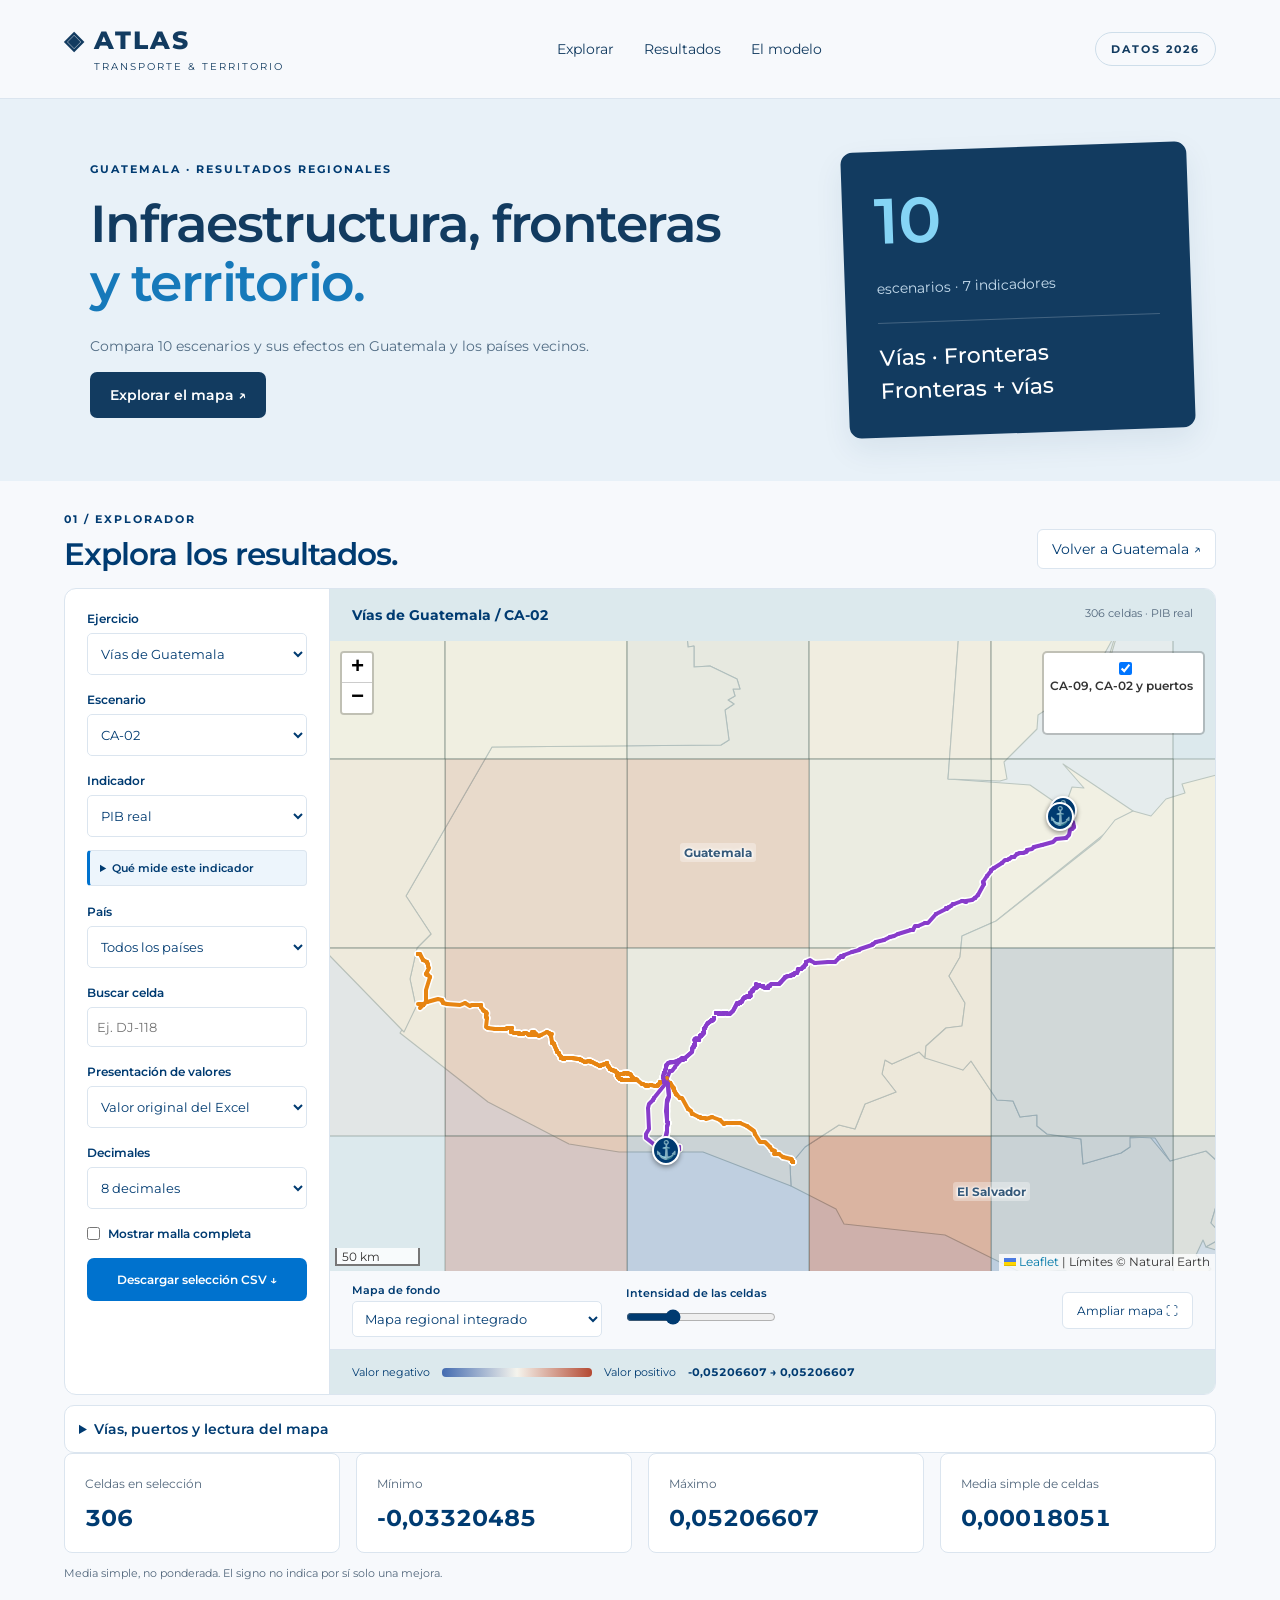
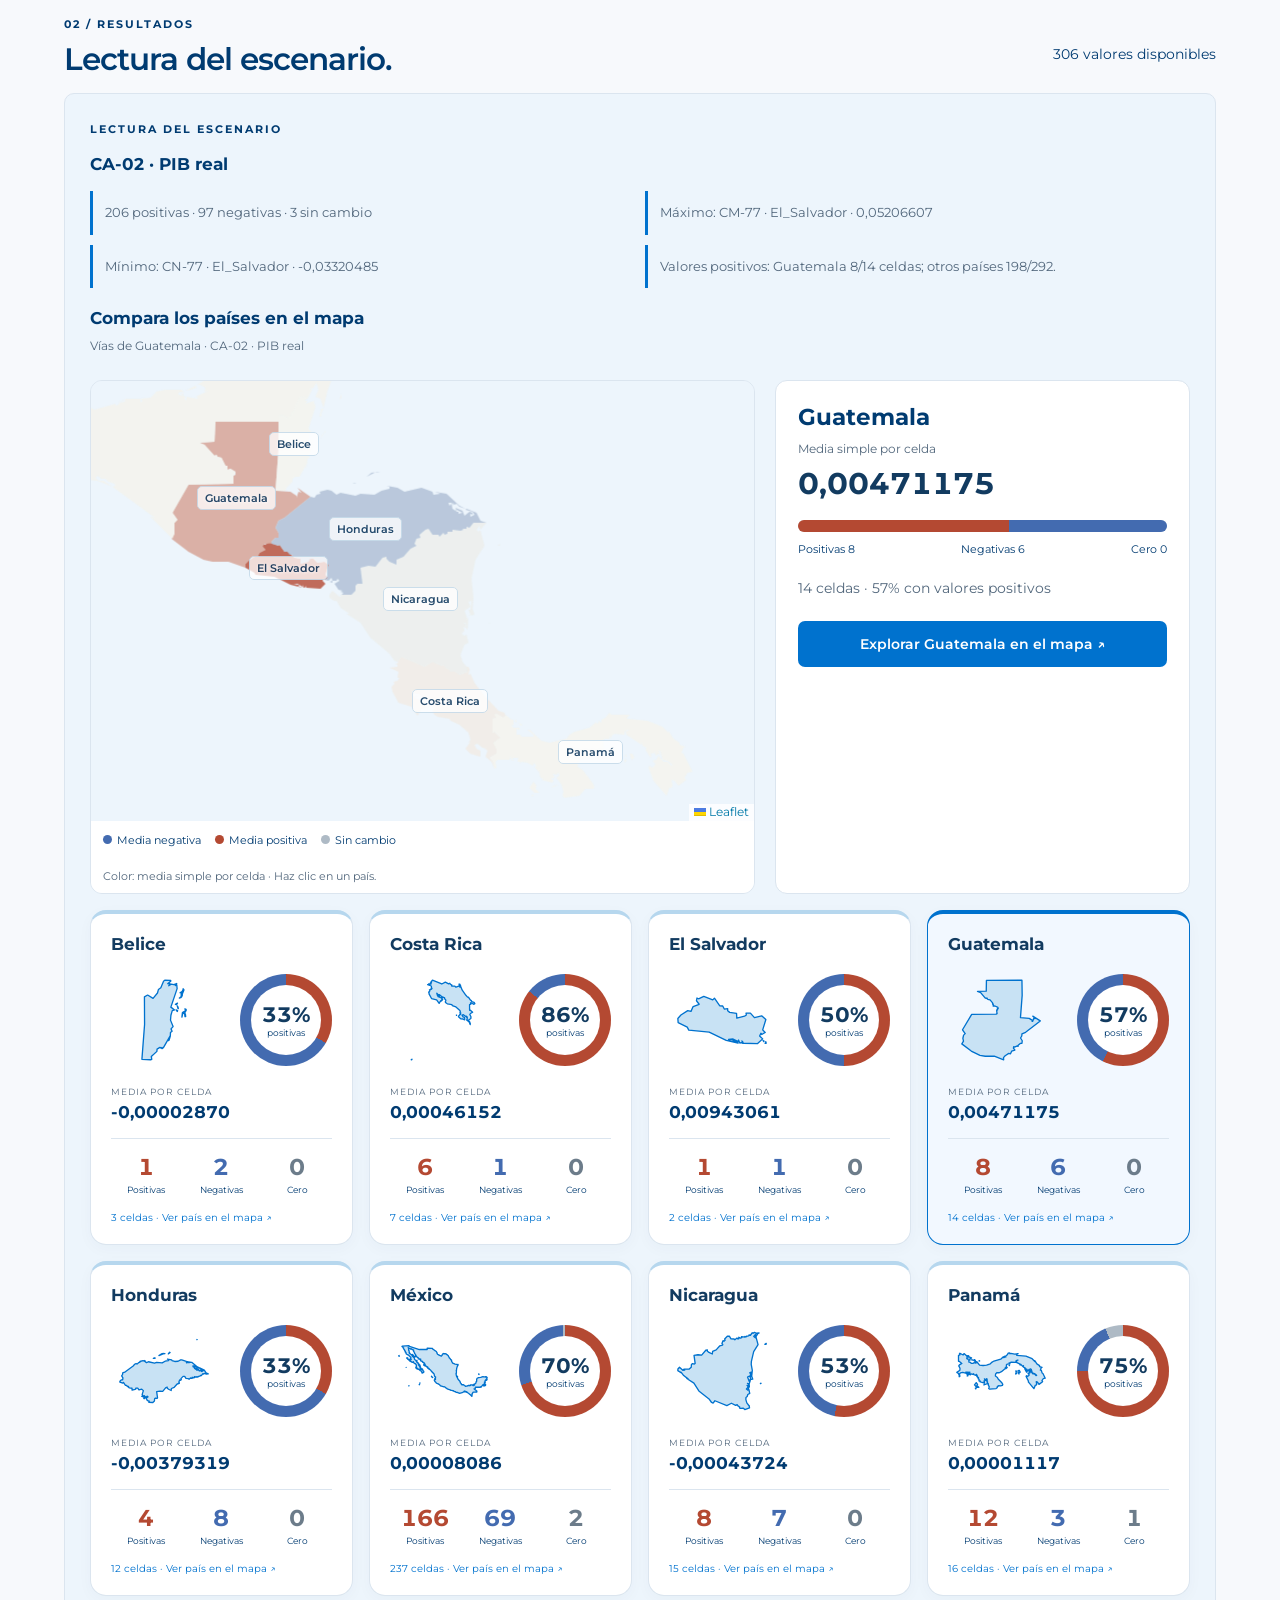
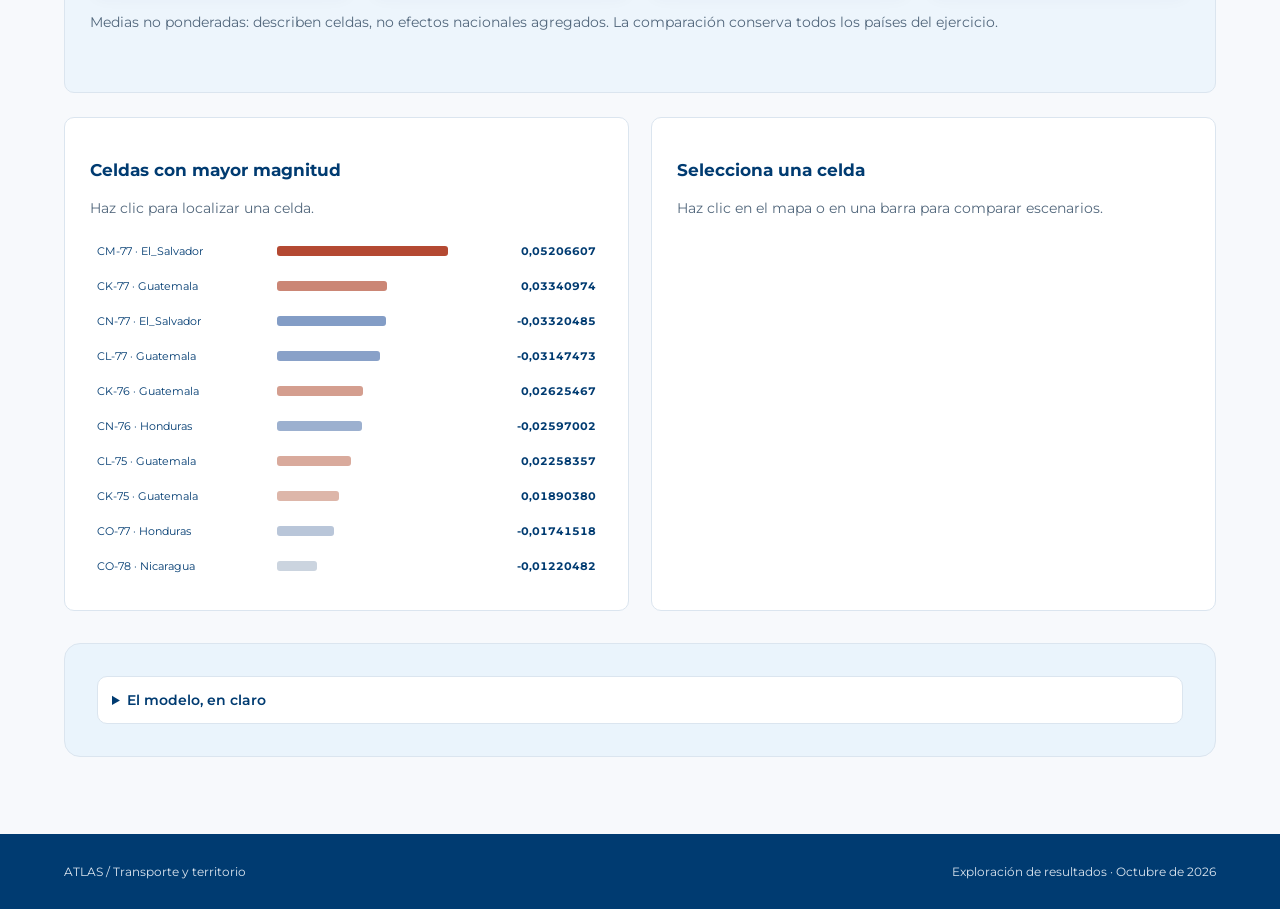
==== index.html @ 1cde8a2e "Add files via upload" ====
<!doctype html><html lang="es"><head><meta charset="utf-8"><meta name="viewport" content="width=device-width,initial-scale=1"><title>Guatemala · Transporte y territorio</title><link rel="stylesheet" href="leaflet.css"><link rel="stylesheet" href="style.css?v=20261008-modelovisual"></head><body>
<header><a class="brand" href="#">◈ ATLAS <small>TRANSPORTE & TERRITORIO</small></a><nav><a href="#explorar">Explorar</a><a href="#resultados">Resultados</a><a href="#modelo">El modelo</a></nav><span class="badge">DATOS 2026</span></header>
<section class="hero"><div><div class="eyebrow">GUATEMALA · RESULTADOS REGIONALES</div><h1>Infraestructura, fronteras<br><em>y territorio.</em></h1><p>Compara 10 escenarios y sus efectos en Guatemala y los países vecinos.</p><a class="button" href="#explorar">Explorar el mapa ↗</a></div><div class="hero-aside"><span>10</span><p>escenarios · 7 indicadores</p><b>Vías · Fronteras<br>Fronteras + vías</b></div></section>
<main><section id="explorar"><div class="section-head"><div><span class="eyebrow">01 / EXPLORADOR</span><h2>Explora los resultados.</h2></div><button id="reset">Volver a Guatemala ↗</button></div><div class="workspace"><aside><label>Ejercicio<select id="dataset"></select></label><label>Escenario<select id="scenario"></select></label><label>Indicador<select id="metric"></select></label><details class="indicator-guide"><summary>Qué mide este indicador</summary><b id="indicatorname"></b><p id="indicatorhelp"></p></details><label>País<select id="country"></select></label><label>Buscar celda<input id="search" placeholder="Ej. DJ-118"></label><label>Presentación de valores<select id="unit"><option value="1">Valor original del Excel</option><option value="100">×100: % si el original es proporción</option></select></label><label>Decimales<select id="decimals"><option value="6">6 decimales</option><option value="8" selected>8 decimales</option><option value="10">10 decimales</option></select></label><label class="check"><input type="checkbox" id="grid">Mostrar malla completa</label><button class="button" id="export">Descargar selección CSV ↓</button></aside><div class="map-shell"><div class="map-top"><b id="maptitle">Cargando datos…</b><span id="coverage"></span></div><div id="map"></div><div class="map-tools"><label>Mapa de fondo<select id="basemap"><option value="streets" selected>OpenStreetMap · ciudades y vías</option><option value="local">Mapa regional integrado</option><option value="satellite">Imagen satelital</option></select></label><label>Intensidad de las celdas<input id="opacity" type="range" min="15" max="85" value="35"></label><button id="fullscreen">Ampliar mapa ⛶</button></div><div class="legend"><span>Valor negativo</span><i></i><span>Valor positivo</span><b id="range"></b></div></div></div><details class="map-notes"><summary>Vías, puertos y lectura del mapa</summary><p class="fine"><span style="color:#883ccb">━━ CA-09</span> · <span style="color:#e78512">━━ CA-02</span> · ⚓ Puertos. CA-09 y CA-02 extraídas de la red OpenStreetMap de Guatemala por referencia, nombre y relaciones. Ubicaciones portuarias aproximadas; estas capas no delimitan la intervención. Aleja el mapa para explorar los resultados regionales.</p><p class="fine" id="geonote"></p></details><div class="stats"><article><span>Celdas en selección</span><strong id="n">—</strong></article><article><span>Mínimo</span><strong id="min">—</strong></article><article><span>Máximo</span><strong id="max">—</strong></article><article><span>Media simple de celdas</span><strong id="avg">—</strong></article></div><p class="fine">Media simple, no ponderada. El signo no indica por sí solo una mejora.</p></section>
<section id="resultados"><div class="section-head"><div><span class="eyebrow">02 / RESULTADOS</span><h2>Lectura del escenario.</h2></div><span id="count"></span></div><div class="card analysis-card"><span class="eyebrow">LECTURA DEL ESCENARIO</span><h3 id="analysistitle"></h3><div id="analysis"></div><section class="comparison-section" aria-label="Comparación regional"><div class="comparison-head"><div><h3>Compara los países en el mapa</h3><p id="countrycaption"></p></div></div><div class="comparison-layout"><div class="comparison-map-shell"><div id="countrymap" aria-label="Mapa de medias por celda por país"></div><div class="comparison-legend"><span><i style="background:#436bb0"></i>Media negativa</span><span><i style="background:#b44932"></i>Media positiva</span><span><i style="background:#aebac5"></i>Sin cambio</span></div><div class="countrymap-subtitle">Color: media simple por celda · Haz clic en un país.</div></div><article class="country-focus" id="countryfocus"></article></div><div id="countrycards" class="country-cards"></div><p class="fine">Medias no ponderadas: describen celdas, no efectos nacionales agregados. La comparación conserva todos los países del ejercicio.</p></section></div><div class="results"><div class="card"><h3>Celdas con mayor magnitud</h3><p>Haz clic para localizar una celda.</p><div id="bars"></div></div><div class="card detail"><h3 id="detailtitle">Selecciona una celda</h3><p id="detailtext">Haz clic en el mapa o en una barra para comparar escenarios.</p><div id="comparison"></div></div></div></section>
<section id="modelo" class="model-section"><details><summary>El modelo, en claro</summary><div class="model-visual-title"><span class="eyebrow">ASÍ FUNCIONA EL EJERCICIO</span><h2>Mejor conexión → respuestas económicas → efectos regionales</h2></div>
<div class="model-facts"><article><strong>306</strong><span>celdas regionales</span></article><article><strong>1° × 1°</strong><span>malla de referencia</span></article><article><strong>10</strong><span>escenarios</span></article><article><strong>7</strong><span>indicadores</span></article></div>
<div class="model-visual-flow"><article><div class="model-symbol">⇄</div><small>01 / INTERVENCIÓN</small><h3>Vías y fronteras</h3><p>CA-02 · CA-09 · Fricciones fronterizas</p></article><article><div class="model-symbol">◎</div><small>02 / CONECTIVIDAD</small><h3>Acceso a mercados</h3><p>Cambian los costos de conectar territorios.</p></article><article><div class="model-symbol">⚙</div><small>03 / RESPUESTA</small><h3>Hogares y empresas</h3><p>Se ajustan comercio, producción y localización.</p></article><article><div class="model-symbol">▦</div><small>04 / RESULTADOS</small><h3>Efectos por celda</h3><p>Distintos signos y magnitudes en la región.</p></article></div>
<div class="model-region-callout"><span>Guatemala</span><b>⇄</b><span>Países vecinos</span><p>Los efectos pueden transmitirse mediante mercados conectados.</p></div>
<h3 class="model-subheading">Tres ejercicios, diez escenarios</h3><div class="model-scenarios infographic-scenarios"><article><span class="scenario-number">3</span><h3>Vías</h3><div class="scenario-chips"><span>CA-02</span><span>CA-09</span><span>Ambas</span></div></article><article><span class="scenario-number">4</span><h3>Fronteras</h3><div class="scenario-chips"><span>Base</span><span>CA-02</span><span>CA-09</span><span>Ambas</span></div></article><article><span class="scenario-number">3</span><h3>Fronteras + vías</h3><div class="scenario-chips"><span>CA-02</span><span>CA-09</span><span>Ambas</span></div></article></div><p class="fine">“Base” es la etiqueta del ejercicio de fronteras. El ejercicio combinado no es una suma de resultados.</p>
<h3 class="model-subheading">Siete lentes para leer el territorio</h3><div class="model-lenses"><article><span>◈</span><b>PIB real</b><small>Producción real</small></article><article><span>♙</span><b>Población · l*</b><small>Distribución territorial</small></article><article><span>↗</span><b>Productividad · τ*</b><small>Productividad de la celda</small></article><article><span>♡</span><b>Bienestar · u*</b><small>Utilidad de residentes</small></article><article><span>$</span><b>Salarios · w</b><small>Resultado salarial</small></article><article><span>⇄</span><b>Comercio total</b><small>Comercio por celda</small></article><article><span>◎</span><b>Apertura comercial</b><small>Índice de apertura</small></article></div><p class="fine">* Etiquetas interpretadas; requieren validación. El archivo no precisa PIB total o por habitante ni la fórmula de apertura.</p>
<div class="model-key"><article><div class="key-signs"><span>−</span><span>+</span></div><b>Dirección del resultado</b><p>Positivo no siempre significa mejora.</p></article><article><div class="key-ring"></div><b>Proporción de celdas</b><p>El círculo muestra signos, no ganancias económicas.</p></article><article><strong>x̄</strong><b>Media por celda</b><p>Sin ponderación: no es un efecto nacional agregado.</p></article><article><strong>×100</strong><b>Escala opcional</b><p>Expresa % solo si el original es una proporción.</p></article></div><p class="fine">Las vías y los puertos ubican el ejercicio; no delimitan las intervenciones. Este esquema explica el mecanismo conceptual, no sustituye las ecuaciones del modelo.</p></details></section></main><footer>ATLAS / Transporte y territorio <span>Exploración de resultados · Octubre de 2026</span></footer><script src="leaflet.js"></script><script src="app.js?v=20261008-modelovisual"></script></body></html>
---- leaflet.css ----
/* required styles */

.leaflet-pane,
.leaflet-tile,
.leaflet-marker-icon,
.leaflet-marker-shadow,
.leaflet-tile-container,
.leaflet-pane > svg,
.leaflet-pane > canvas,
.leaflet-zoom-box,
.leaflet-image-layer,
.leaflet-layer {
	position: absolute;
	left: 0;
	top: 0;
	}
.leaflet-container {
	overflow: hidden;
	}
.leaflet-tile,
.leaflet-marker-icon,
.leaflet-marker-shadow {
	-webkit-user-select: none;
	   -moz-user-select: none;
	        user-select: none;
	  -webkit-user-drag: none;
	}
/* Prevents IE11 from highlighting tiles in blue */
.leaflet-tile::selection {
	background: transparent;
}
/* Safari renders non-retina tile on retina better with this, but Chrome is worse */
.leaflet-safari .leaflet-tile {
	image-rendering: -webkit-optimize-contrast;
	}
/* hack that prevents hw layers "stretching" when loading new tiles */
.leaflet-safari .leaflet-tile-container {
	width: 1600px;
	height: 1600px;
	-webkit-transform-origin: 0 0;
	}
.leaflet-marker-icon,
.leaflet-marker-shadow {
	display: block;
	}
/* .leaflet-container svg: reset svg max-width decleration shipped in Joomla! (joomla.org) 3.x */
/* .leaflet-container img: map is broken in FF if you have max-width: 100% on tiles */
.leaflet-container .leaflet-overlay-pane svg {
	max-width: none !important;
	max-height: none !important;
	}
.leaflet-container .leaflet-marker-pane img,
.leaflet-container .leaflet-shadow-pane img,
.leaflet-container .leaflet-tile-pane img,
.leaflet-container img.leaflet-image-layer,
.leaflet-container .leaflet-tile {
	max-width: none !important;
	max-height: none !important;
	width: auto;
	padding: 0;
	}

.leaflet-container img.leaflet-tile {
	/* See: https://bugs.chromium.org/p/chromium/issues/detail?id=600120 */
	mix-blend-mode: plus-lighter;
}

.leaflet-container.leaflet-touch-zoom {
	-ms-touch-action: pan-x pan-y;
	touch-action: pan-x pan-y;
	}
.leaflet-container.leaflet-touch-drag {
	-ms-touch-action: pinch-zoom;
	/* Fallback for FF which doesn't support pinch-zoom */
	touch-action: none;
	touch-action: pinch-zoom;
}
.leaflet-container.leaflet-touch-drag.leaflet-touch-zoom {
	-ms-touch-action: none;
	touch-action: none;
}
.leaflet-container {
	-webkit-tap-highlight-color: transparent;
}
.leaflet-container a {
	-webkit-tap-highlight-color: rgba(51, 181, 229, 0.4);
}
.leaflet-tile {
	filter: inherit;
	visibility: hidden;
	}
.leaflet-tile-loaded {
	visibility: inherit;
	}
.leaflet-zoom-box {
	width: 0;
	height: 0;
	-moz-box-sizing: border-box;
	     box-sizing: border-box;
	z-index: 800;
	}
/* workaround for https://bugzilla.mozilla.org/show_bug.cgi?id=888319 */
.leaflet-overlay-pane svg {
	-moz-user-select: none;
	}

.leaflet-pane         { z-index: 400; }

.leaflet-tile-pane    { z-index: 200; }
.leaflet-overlay-pane { z-index: 400; }
.leaflet-shadow-pane  { z-index: 500; }
.leaflet-marker-pane  { z-index: 600; }
.leaflet-tooltip-pane   { z-index: 650; }
.leaflet-popup-pane   { z-index: 700; }

.leaflet-map-pane canvas { z-index: 100; }
.leaflet-map-pane svg    { z-index: 200; }

.leaflet-vml-shape {
	width: 1px;
	height: 1px;
	}
.lvml {
	behavior: url(#default#VML);
	display: inline-block;
	position: absolute;
	}


/* control positioning */

.leaflet-control {
	position: relative;
	z-index: 800;
	pointer-events: visiblePainted; /* IE 9-10 doesn't have auto */
	pointer-events: auto;
	}
.leaflet-top,
.leaflet-bottom {
	position: absolute;
	z-index: 1000;
	pointer-events: none;
	}
.leaflet-top {
	top: 0;
	}
.leaflet-right {
	right: 0;
	}
.leaflet-bottom {
	bottom: 0;
	}
.leaflet-left {
	left: 0;
	}
.leaflet-control {
	float: left;
	clear: both;
	}
.leaflet-right .leaflet-control {
	float: right;
	}
.leaflet-top .leaflet-control {
	margin-top: 10px;
	}
.leaflet-bottom .leaflet-control {
	margin-bottom: 10px;
	}
.leaflet-left .leaflet-control {
	margin-left: 10px;
	}
.leaflet-right .leaflet-control {
	margin-right: 10px;
	}


/* zoom and fade animations */

.leaflet-fade-anim .leaflet-popup {
	opacity: 0;
	-webkit-transition: opacity 0.2s linear;
	   -moz-transition: opacity 0.2s linear;
	        transition: opacity 0.2s linear;
	}
.leaflet-fade-anim .leaflet-map-pane .leaflet-popup {
	opacity: 1;
	}
.leaflet-zoom-animated {
	-webkit-transform-origin: 0 0;
	    -ms-transform-origin: 0 0;
	        transform-origin: 0 0;
	}
svg.leaflet-zoom-animated {
	will-change: transform;
}

.leaflet-zoom-anim .leaflet-zoom-animated {
	-webkit-transition: -webkit-transform 0.25s cubic-bezier(0,0,0.25,1);
	   -moz-transition:    -moz-transform 0.25s cubic-bezier(0,0,0.25,1);
	        transition:         transform 0.25s cubic-bezier(0,0,0.25,1);
	}
.leaflet-zoom-anim .leaflet-tile,
.leaflet-pan-anim .leaflet-tile {
	-webkit-transition: none;
	   -moz-transition: none;
	        transition: none;
	}

.leaflet-zoom-anim .leaflet-zoom-hide {
	visibility: hidden;
	}


/* cursors */

.leaflet-interactive {
	cursor: pointer;
	}
.leaflet-grab {
	cursor: -webkit-grab;
	cursor:    -moz-grab;
	cursor:         grab;
	}
.leaflet-crosshair,
.leaflet-crosshair .leaflet-interactive {
	cursor: crosshair;
	}
.leaflet-popup-pane,
.leaflet-control {
	cursor: auto;
	}
.leaflet-dragging .leaflet-grab,
.leaflet-dragging .leaflet-grab .leaflet-interactive,
.leaflet-dragging .leaflet-marker-draggable {
	cursor: move;
	cursor: -webkit-grabbing;
	cursor:    -moz-grabbing;
	cursor:         grabbing;
	}

/* marker & overlays interactivity */
.leaflet-marker-icon,
.leaflet-marker-shadow,
.leaflet-image-layer,
.leaflet-pane > svg path,
.leaflet-tile-container {
	pointer-events: none;
	}

.leaflet-marker-icon.leaflet-interactive,
.leaflet-image-layer.leaflet-interactive,
.leaflet-pane > svg path.leaflet-interactive,
svg.leaflet-image-layer.leaflet-interactive path {
	pointer-events: visiblePainted; /* IE 9-10 doesn't have auto */
	pointer-events: auto;
	}

/* visual tweaks */

.leaflet-container {
	background: #ddd;
	outline-offset: 1px;
	}
.leaflet-container a {
	color: #0078A8;
	}
.leaflet-zoom-box {
	border: 2px dotted #38f;
	background: rgba(255,255,255,0.5);
	}


/* general typography */
.leaflet-container {
	font-family: "Helvetica Neue", Arial, Helvetica, sans-serif;
	font-size: 12px;
	font-size: 0.75rem;
	line-height: 1.5;
	}


/* general toolbar styles */

.leaflet-bar {
	box-shadow: 0 1px 5px rgba(0,0,0,0.65);
	border-radius: 4px;
	}
.leaflet-bar a {
	background-color: #fff;
	border-bottom: 1px solid #ccc;
	width: 26px;
	height: 26px;
	line-height: 26px;
	display: block;
	text-align: center;
	text-decoration: none;
	color: black;
	}
.leaflet-bar a,
.leaflet-control-layers-toggle {
	background-position: 50% 50%;
	background-repeat: no-repeat;
	display: block;
	}
.leaflet-bar a:hover,
.leaflet-bar a:focus {
	background-color: #f4f4f4;
	}
.leaflet-bar a:first-child {
	border-top-left-radius: 4px;
	border-top-right-radius: 4px;
	}
.leaflet-bar a:last-child {
	border-bottom-left-radius: 4px;
	border-bottom-right-radius: 4px;
	border-bottom: none;
	}
.leaflet-bar a.leaflet-disabled {
	cursor: default;
	background-color: #f4f4f4;
	color: #bbb;
	}

.leaflet-touch .leaflet-bar a {
	width: 30px;
	height: 30px;
	line-height: 30px;
	}
.leaflet-touch .leaflet-bar a:first-child {
	border-top-left-radius: 2px;
	border-top-right-radius: 2px;
	}
.leaflet-touch .leaflet-bar a:last-child {
	border-bottom-left-radius: 2px;
	border-bottom-right-radius: 2px;
	}

/* zoom control */

.leaflet-control-zoom-in,
.leaflet-control-zoom-out {
	font: bold 18px 'Lucida Console', Monaco, monospace;
	text-indent: 1px;
	}

.leaflet-touch .leaflet-control-zoom-in, .leaflet-touch .leaflet-control-zoom-out  {
	font-size: 22px;
	}


/* layers control */

.leaflet-control-layers {
	box-shadow: 0 1px 5px rgba(0,0,0,0.4);
	background: #fff;
	border-radius: 5px;
	}
.leaflet-control-layers-toggle {
	background-image: url(images/layers.png);
	width: 36px;
	height: 36px;
	}
.leaflet-retina .leaflet-control-layers-toggle {
	background-image: url(images/layers-2x.png);
	background-size: 26px 26px;
	}
.leaflet-touch .leaflet-control-layers-toggle {
	width: 44px;
	height: 44px;
	}
.leaflet-control-layers .leaflet-control-layers-list,
.leaflet-control-layers-expanded .leaflet-control-layers-toggle {
	display: none;
	}
.leaflet-control-layers-expanded .leaflet-control-layers-list {
	display: block;
	position: relative;
	}
.leaflet-control-layers-expanded {
	padding: 6px 10px 6px 6px;
	color: #333;
	background: #fff;
	}
.leaflet-control-layers-scrollbar {
	overflow-y: scroll;
	overflow-x: hidden;
	padding-right: 5px;
	}
.leaflet-control-layers-selector {
	margin-top: 2px;
	position: relative;
	top: 1px;
	}
.leaflet-control-layers label {
	display: block;
	font-size: 13px;
	font-size: 1.08333em;
	}
.leaflet-control-layers-separator {
	height: 0;
	border-top: 1px solid #ddd;
	margin: 5px -10px 5px -6px;
	}

/* Default icon URLs */
.leaflet-default-icon-path { /* used only in path-guessing heuristic, see L.Icon.Default */
	background-image: url(images/marker-icon.png);
	}


/* attribution and scale controls */

.leaflet-container .leaflet-control-attribution {
	background: #fff;
	background: rgba(255, 255, 255, 0.8);
	margin: 0;
	}
.leaflet-control-attribution,
.leaflet-control-scale-line {
	padding: 0 5px;
	color: #333;
	line-height: 1.4;
	}
.leaflet-control-attribution a {
	text-decoration: none;
	}
.leaflet-control-attribution a:hover,
.leaflet-control-attribution a:focus {
	text-decoration: underline;
	}
.leaflet-attribution-flag {
	display: inline !important;
	vertical-align: baseline !important;
	width: 1em;
	height: 0.6669em;
	}
.leaflet-left .leaflet-control-scale {
	margin-left: 5px;
	}
.leaflet-bottom .leaflet-control-scale {
	margin-bottom: 5px;
	}
.leaflet-control-scale-line {
	border: 2px solid #777;
	border-top: none;
	line-height: 1.1;
	padding: 2px 5px 1px;
	white-space: nowrap;
	-moz-box-sizing: border-box;
	     box-sizing: border-box;
	background: rgba(255, 255, 255, 0.8);
	text-shadow: 1px 1px #fff;
	}
.leaflet-control-scale-line:not(:first-child) {
	border-top: 2px solid #777;
	border-bottom: none;
	margin-top: -2px;
	}
.leaflet-control-scale-line:not(:first-child):not(:last-child) {
	border-bottom: 2px solid #777;
	}

.leaflet-touch .leaflet-control-attribution,
.leaflet-touch .leaflet-control-layers,
.leaflet-touch .leaflet-bar {
	box-shadow: none;
	}
.leaflet-touch .leaflet-control-layers,
.leaflet-touch .leaflet-bar {
	border: 2px solid rgba(0,0,0,0.2);
	background-clip: padding-box;
	}


/* popup */

.leaflet-popup {
	position: absolute;
	text-align: center;
	margin-bottom: 20px;
	}
.leaflet-popup-content-wrapper {
	padding: 1px;
	text-align: left;
	border-radius: 12px;
	}
.leaflet-popup-content {
	margin: 13px 24px 13px 20px;
	line-height: 1.3;
	font-size: 13px;
	font-size: 1.08333em;
	min-height: 1px;
	}
.leaflet-popup-content p {
	margin: 17px 0;
	margin: 1.3em 0;
	}
.leaflet-popup-tip-container {
	width: 40px;
	height: 20px;
	position: absolute;
	left: 50%;
	margin-top: -1px;
	margin-left: -20px;
	overflow: hidden;
	pointer-events: none;
	}
.leaflet-popup-tip {
	width: 17px;
	height: 17px;
	padding: 1px;

	margin: -10px auto 0;
	pointer-events: auto;

	-webkit-transform: rotate(45deg);
	   -moz-transform: rotate(45deg);
	    -ms-transform: rotate(45deg);
	        transform: rotate(45deg);
	}
.leaflet-popup-content-wrapper,
.leaflet-popup-tip {
	background: white;
	color: #333;
	box-shadow: 0 3px 14px rgba(0,0,0,0.4);
	}
.leaflet-container a.leaflet-popup-close-button {
	position: absolute;
	top: 0;
	right: 0;
	border: none;
	text-align: center;
	width: 24px;
	height: 24px;
	font: 16px/24px Tahoma, Verdana, sans-serif;
	color: #757575;
	text-decoration: none;
	background: transparent;
	}
.leaflet-container a.leaflet-popup-close-button:hover,
.leaflet-container a.leaflet-popup-close-button:focus {
	color: #585858;
	}
.leaflet-popup-scrolled {
	overflow: auto;
	}

.leaflet-oldie .leaflet-popup-content-wrapper {
	-ms-zoom: 1;
	}
.leaflet-oldie .leaflet-popup-tip {
	width: 24px;
	margin: 0 auto;

	-ms-filter: "progid:DXImageTransform.Microsoft.Matrix(M11=0.70710678, M12=0.70710678, M21=-0.70710678, M22=0.70710678)";
	filter: progid:DXImageTransform.Microsoft.Matrix(M11=0.70710678, M12=0.70710678, M21=-0.70710678, M22=0.70710678);
	}

.leaflet-oldie .leaflet-control-zoom,
.leaflet-oldie .leaflet-control-layers,
.leaflet-oldie .leaflet-popup-content-wrapper,
.leaflet-oldie .leaflet-popup-tip {
	border: 1px solid #999;
	}


/* div icon */

.leaflet-div-icon {
	background: #fff;
	border: 1px solid #666;
	}


/* Tooltip */
/* Base styles for the element that has a tooltip */
.leaflet-tooltip {
	position: absolute;
	padding: 6px;
	background-color: #fff;
	border: 1px solid #fff;
	border-radius: 3px;
	color: #222;
	white-space: nowrap;
	-webkit-user-select: none;
	-moz-user-select: none;
	-ms-user-select: none;
	user-select: none;
	pointer-events: none;
	box-shadow: 0 1px 3px rgba(0,0,0,0.4);
	}
.leaflet-tooltip.leaflet-interactive {
	cursor: pointer;
	pointer-events: auto;
	}
.leaflet-tooltip-top:before,
.leaflet-tooltip-bottom:before,
.leaflet-tooltip-left:before,
.leaflet-tooltip-right:before {
	position: absolute;
	pointer-events: none;
	border: 6px solid transparent;
	background: transparent;
	content: "";
	}

/* Directions */

.leaflet-tooltip-bottom {
	margin-top: 6px;
}
.leaflet-tooltip-top {
	margin-top: -6px;
}
.leaflet-tooltip-bottom:before,
.leaflet-tooltip-top:before {
	left: 50%;
	margin-left: -6px;
	}
.leaflet-tooltip-top:before {
	bottom: 0;
	margin-bottom: -12px;
	border-top-color: #fff;
	}
.leaflet-tooltip-bottom:before {
	top: 0;
	margin-top: -12px;
	margin-left: -6px;
	border-bottom-color: #fff;
	}
.leaflet-tooltip-left {
	margin-left: -6px;
}
.leaflet-tooltip-right {
	margin-left: 6px;
}
.leaflet-tooltip-left:before,
.leaflet-tooltip-right:before {
	top: 50%;
	margin-top: -6px;
	}
.leaflet-tooltip-left:before {
	right: 0;
	margin-right: -12px;
	border-left-color: #fff;
	}
.leaflet-tooltip-right:before {
	left: 0;
	margin-left: -12px;
	border-right-color: #fff;
	}

/* Printing */

@media print {
	/* Prevent printers from removing background-images of controls. */
	.leaflet-control {
		-webkit-print-color-adjust: exact;
		print-color-adjust: exact;
		}
	}
---- style.css ----
@import url('https://fonts.googleapis.com/css2?family=Montserrat:wght@400;500;600;700;800&display=swap');

:root{--ink:#003b71;--muted:#52677c;--cream:#f7f9fc;--line:#dbe5ef;--accent:#71c5e8}*{box-sizing:border-box}html{scroll-behavior:smooth;scroll-padding-top:25px}body{margin:0;background:var(--cream);color:var(--ink);font:14px 'Montserrat',sans-serif}header{display:flex;align-items:center;justify-content:space-between;padding:25px 5%;border-bottom:1px solid var(--line)}a{color:inherit;text-decoration:none}.brand{font:800 25px Montserrat,sans-serif;letter-spacing:2px}.brand small{display:block;font:10px 'Montserrat';letter-spacing:2px;padding:5px 0 0 30px}nav{display:flex;gap:30px}.badge,.eyebrow{font-size:11px;letter-spacing:2px;font-weight:700}.badge{border:1px solid var(--line);padding:9px 15px;border-radius:30px}.hero{padding:65px 7%;display:grid;grid-template-columns:2fr 1fr;gap:90px;background:#eaf4fc}.hero h1{font:600 clamp(35px,4.5vw,66px)/1.1 Montserrat,sans-serif;letter-spacing:-3px;margin:22px 0}.hero em{font-style:normal;color:#0072ce}.hero p{font-size:16px;line-height:1.7;max-width:530px;color:var(--muted)}.button{display:inline-block;background:var(--ink);color:white;border:0;border-radius:7px;padding:14px 20px;cursor:pointer;font-weight:600}.hero-aside{background:var(--ink);color:white;border-radius:10px;padding:27px 34px;transform:rotate(-2deg)}.hero-aside span{font:600 70px Montserrat;color:var(--accent)}.hero-aside p{font-size:13px;color:#bbc9c2}.hero-aside b{font:500 23px Montserrat}.hero-aside hr{border:0;border-top:1px solid #52706a;margin:25px 0}main{max-width:1500px;margin:auto;padding:45px 5%}section{margin-bottom:60px}h2{font:600 clamp(23px,2.4vw,34px) Montserrat;letter-spacing:-1px;margin:12px 0 24px}h3{font:700 17px Montserrat}.section-head{display:flex;justify-content:space-between;align-items:center;gap:15px}button{font:inherit;color:var(--ink);border:1px solid #dbe5ef;background:white;border-radius:6px;padding:10px 14px;cursor:pointer}button:hover{filter:brightness(.95)}.workspace{display:grid;grid-template-columns:265px 1fr;border:1px solid var(--line);border-radius:12px;overflow:hidden;background:white}aside{padding:22px;border-right:1px solid var(--line)}label{display:block;font-size:12px;font-weight:600;margin-bottom:17px}select,input{display:block;width:100%;padding:11px 9px;margin-top:7px;border:1px solid var(--line);border-radius:5px;color:var(--ink);background:#ffffff;font:13px 'Montserrat'}.check{display:flex;gap:8px;align-items:center}.check input{width:auto;margin:0}aside .button{width:100%;font-size:12px}.fine{color:var(--muted);font-size:12px;line-height:1.65}.map-top{padding:17px 22px;display:flex;justify-content:space-between;gap:10px}.map-top span{font-size:11px;color:var(--muted)}#map{height:560px;background:#edf5fc}.legend{display:flex;align-items:center;gap:12px;padding:15px 22px;font-size:11px}.legend i{width:150px;height:9px;background:linear-gradient(90deg,#436bb0,#f5f4ed,#b44932);border-radius:4px}.stats{display:grid;grid-template-columns:repeat(4,1fr);gap:16px}.stats article{background:white;border:1px solid var(--line);border-radius:8px;padding:20px}.stats span{color:var(--muted);font-size:12px}.stats strong{display:block;font:700 27px Montserrat;margin-top:12px}.results{display:grid;grid-template-columns:1fr 1fr;gap:22px}.card{background:white;border:1px solid var(--line);border-radius:10px;padding:25px}.card p,.intro,.notice p{color:var(--muted);line-height:1.7}.barrow{display:grid;grid-template-columns:80px 1fr 100px;align-items:center;gap:8px;margin:12px 0;font-size:12px}.bar{height:10px;border-radius:3px}.barrow b{text-align:right;font-size:11px}.table-wrap{max-height:400px;overflow:auto;margin:22px 0;background:white;border:1px solid var(--line);border-radius:8px}table{border-collapse:collapse;width:100%}th,td{padding:13px 20px;text-align:left;border-bottom:1px solid var(--line);font-size:12px}th{position:sticky;top:0;background:#eaf4fc}tbody tr{cursor:pointer}tbody tr:hover{background:#edf5fc}.methods{display:grid;grid-template-columns:repeat(3,1fr);gap:20px}.methods b{display:inline-block;font:600 35px Montserrat;color:#0072ce}.notice{padding:20px 26px;background:#eaf4fc;border-left:3px solid #0072ce;margin:25px 0}.download{display:inline-block;padding:12px 16px;border:1px solid var(--line);border-radius:6px;background:white;margin:5px;font-size:12px}footer{padding:30px 5%;background:var(--ink);color:#dbe5ef;font-size:12px;display:flex;justify-content:space-between}.leaflet-popup-content{font-family:'Montserrat',sans-serif;line-height:1.8}.comp{display:flex;justify-content:space-between;padding:13px 0;border-bottom:1px solid var(--line)}@media(max-width:800px){nav{gap:12px;font-size:12px}.badge{display:none}.hero{grid-template-columns:1fr;padding:35px 6%;gap:25px}.hero h1{letter-spacing:-1px}.hero-aside{display:none}.workspace{grid-template-columns:1fr}aside{display:grid;grid-template-columns:1fr 1fr;gap:10px;border-right:0}aside label{margin-bottom:5px}aside .fine{grid-column:1/-1}#map{height:450px}.stats{grid-template-columns:1fr 1fr}.stats strong{font-size:23px}.results,.methods{grid-template-columns:1fr}.map-top{flex-direction:column}.legend{flex-wrap:wrap}.section-head{align-items:flex-start}.section-head button{font-size:11px}footer{gap:20px}.brand{font-size:20px}.brand small{font-size:8px}}

.indicator-guide{background:#edf5fc;border-left:3px solid #0072ce;padding:12px;margin:-4px 0 18px;border-radius:4px}.indicator-guide b{font-size:14px}.indicator-guide p{font-size:12px;line-height:1.6;margin:7px 0;color:#52677c}.indicator-guide small{font-size:10px;overflow-wrap:anywhere;color:#52677c}.map-tools{display:flex;align-items:center;gap:24px;padding:12px 22px;background:#f7f9fc;border-bottom:1px solid var(--line)}.map-tools label{margin:0;min-width:150px;font-size:11px}.map-tools select{margin-top:4px;padding:8px}.map-tools input{padding:0;margin:8px 0;accent-color:#003b71}.map-tools button{margin-left:auto;white-space:nowrap;font-size:12px}.country-label{text-align:center;color:#365a7a;font-weight:700;font-size:12px;white-space:nowrap;text-shadow:0 1px 3px white,1px 0 3px white,-1px 0 3px white;background:none;border:0}.country-label span{padding:2px 4px;background:#ffffff55;border-radius:3px}.expanded-map{position:fixed;inset:15px;z-index:9999;background:white;border-radius:12px;box-shadow:0 0 0 40px #003b71aa;display:flex;flex-direction:column}.expanded-map #map{flex:1;height:auto;min-height:0}.expanded-map .map-top{flex-shrink:0}.map-shell{background:#dce9ed}#map{height:630px;background:#dce9ed}.leaflet-container{background:#dce9ed}@media(max-width:800px){.map-tools{gap:10px;flex-wrap:wrap}.map-tools label{min-width:110px;flex:1}#map{height:480px}.expanded-map #map{height:auto}}

.stats strong,.barrow b,td,.comp b,.legend b{font-variant-numeric:tabular-nums lining-nums}.barrow{grid-template-columns:minmax(145px,1fr) minmax(45px,1fr) 140px;cursor:pointer;padding:9px 7px;border-radius:5px;margin:3px 0}.barrow:hover,.barrow:focus-visible{background:#edf5fc;outline:2px solid #71c5e8}.barrow span{font-size:11px}.barrow b{font-size:11px}td:nth-child(n+3),th:nth-child(n+3){text-align:right}#countrytable td:nth-child(n+2){text-align:right}.comp b{text-align:right;white-space:nowrap}.analysis-card{margin-bottom:24px;background:#edf5fc}.analysis-card p{font-size:14px;line-height:1.8}.analysis-card .table-wrap{margin-bottom:0}.stats strong{font-size:clamp(16px,1.75vw,25px);overflow-wrap:anywhere}@media(max-width:600px){.barrow{grid-template-columns:120px 1fr 112px;gap:5px}.barrow b{font-size:10px}}

.route-label b{display:inline-block;color:white;padding:4px 8px;border-radius:4px;box-shadow:0 1px 5px #0005;font-size:12px;white-space:nowrap}.port-marker span{display:block;background:#003b71;color:white;border:2px solid white;border-radius:50%;text-align:center;font-size:18px;line-height:25px;box-shadow:0 2px 5px #0006}.leaflet-control-layers{font-size:11px;max-width:250px}
/* Quiet cartographic backdrop; result and infrastructure panes remain full color. */
.leaflet-tile-pane{filter:grayscale(1) saturate(0) brightness(.94) contrast(.72);opacity:.72}

.model-section{padding:32px;background:#eaf4fc;border:1px solid #dbe5ef;border-radius:16px}.model-layout{display:grid;grid-template-columns:1.2fr 1fr;gap:24px;margin:28px 0}.model-flow{padding:30px;background:#003b71;color:#fff;border-radius:12px}.model-flow ol{list-style:none;margin:25px 0;padding:0}.model-flow li{display:flex;gap:18px;position:relative;padding-bottom:28px}.model-flow li:not(:last-child):before{content:'';position:absolute;top:40px;bottom:3px;left:20px;width:1px;background:#6687a6}.model-flow li>span{flex:none;width:41px;height:41px;display:flex;align-items:center;justify-content:center;border-radius:50%;background:#71c5e8;color:#003b71;font-weight:700}.model-flow h3{margin:7px 0 10px}.model-flow p{margin:0;line-height:1.7;color:#dbe5ef;font-size:14px}.model-network{padding:15px;border-top:1px solid #52677c;color:#71c5e8;font-size:12px}.model-side{display:grid;gap:18px}.model-input{border-bottom:1px solid #e7eff7;padding:12px 0}.model-input:last-child{border:0}.model-input p{margin:6px 0;font-size:13px}.model-output{background:#f7f9fc}.metric-pills{display:flex;flex-wrap:wrap;gap:8px}.metric-pills span{padding:8px 12px;border:1px solid #cde5f7;border-radius:22px;background:white;font-size:12px}.model-reading{display:grid;grid-template-columns:repeat(4,1fr);gap:18px}.model-reading article{padding:18px;background:#ffffffa0;border-radius:8px}.model-reading b{font-size:11px;color:#0072ce}.model-reading p{font-size:13px;color:#52677c;line-height:1.7}.model-insight{margin-top:25px;border-left:3px solid #0072ce;padding:15px 22px;background:#f7f9fc}.model-insight p{line-height:1.8;margin-bottom:0;color:#52677c}@media(max-width:850px){.model-section{padding:22px 15px}.model-layout{grid-template-columns:1fr}.model-reading{grid-template-columns:1fr 1fr}.model-flow{padding:22px}header nav{flex-wrap:wrap}.model-section .section-head{flex-direction:column}}@media(max-width:500px){.model-reading{grid-template-columns:1fr}}

/* Compact blue identity */
.hero{background:#eaf4fc;padding:32px 7%;gap:40px;margin-bottom:0}.hero h1{font-size:clamp(28px,3.4vw,46px);letter-spacing:-1.5px;margin:12px 0}.hero em{color:#0072ce}.hero p{font-size:14px;line-height:1.5}.hero-aside{transform:none;padding:22px 28px}.hero-aside span{font-size:48px}.hero-aside p{color:#e1f3ff}.hero-aside b{font-size:18px}main{padding-top:28px}section{margin-bottom:32px}h2{margin:8px 0 15px}.button{background:#0072ce}.stats strong{font-size:clamp(15px,1.8vw,23px)}details{border:1px solid var(--line);border-radius:10px;padding:14px;background:white}summary{cursor:pointer;font-weight:600;color:#003b71}details[open]>summary{margin-bottom:14px}.indicator-guide{padding:10px;font-size:11px}.indicator-guide p{line-height:1.5}.map-notes{margin-top:10px}.model-steps{display:grid;grid-template-columns:repeat(4,1fr);gap:18px}.model-steps b{color:#0072ce;font-size:24px}.model-steps p{line-height:1.5;color:var(--muted)}#analysis{display:grid;grid-template-columns:repeat(2,1fr);gap:10px;margin:14px 0}#analysis p{margin:0;background:#edf5fc;border-left:3px solid #0072ce;padding:12px;font-size:13px;line-height:1.5}.analysis-card>details{margin-top:14px}.leaflet-container{font-family:Montserrat,sans-serif}.comp b,.barrow b,td,strong{font-variant-numeric:tabular-nums}.fine{font-size:11px}.legend i{background:linear-gradient(90deg,#436bb0,#f5f4ed,#b44932)}@media(max-width:700px){.model-steps{grid-template-columns:repeat(2,1fr)}#analysis{grid-template-columns:1fr}.hero{gap:18px}.hero-aside{display:none}.stats{grid-template-columns:repeat(2,1fr)}}

/* Header blocks retain the original visual structure in blue. */
header{background:#f7f9fc;color:#123b60}.hero{padding:48px 7%;gap:64px;background:#e8f1f8;align-items:center;grid-template-columns:2fr 1fr}.hero h1{font-size:clamp(32px,4.1vw,58px);line-height:1.12;color:#123b60;margin:18px 0 24px}.hero em{color:#1679ba}.hero p{color:#526d85;line-height:1.65}.hero-aside{display:block;background:#123b60;color:#fff;border-radius:12px;padding:30px 32px;transform:rotate(-2deg);box-shadow:0 12px 30px #123b6014}.hero-aside span{display:block;color:#85d4f5;font-size:64px;font-weight:600}.hero-aside p{color:#c8deef;margin:18px 0;padding-bottom:22px;border-bottom:1px solid #ffffff35}.hero-aside b{color:#fff;font-size:22px;line-height:1.5}.hero .button{background:#123b60;color:white}.badge{border:1px solid #cedeea;background:#f7f9fc}.comparison-section{margin-top:20px}.comparison-head{display:flex;align-items:center;justify-content:space-between;gap:15px}.comparison-head h3{margin:0}.comparison-head p{margin:7px 0;font-size:12px}.comparison-layout{display:grid;grid-template-columns:minmax(0,1.6fr) minmax(260px,1fr);gap:20px;margin:16px 0}.comparison-map-shell{border:1px solid #dbe5ef;border-radius:12px;overflow:hidden;background:#edf5fc}#countrymap{height:440px;background:#edf5fc}.comparison-legend{display:flex;gap:14px;flex-wrap:wrap;padding:12px;font-size:11px;background:white}.comparison-legend i{display:inline-block;width:9px;height:9px;border-radius:50%;margin-right:5px}.country-focus{background:white;border:1px solid #dbe5ef;border-radius:12px;padding:22px}.country-focus h4{font-size:23px;margin:0 0 8px}.country-focus .mean{display:block;font-size:clamp(22px,2.5vw,30px);color:#123b60;font-weight:700;font-variant-numeric:tabular-nums;margin:8px 0 18px;overflow-wrap:anywhere}.sign-strip{height:12px;display:flex;overflow:hidden;border-radius:6px;background:#dde6ed}.sign-strip span{height:100%;display:block}.sign-counts{display:flex;justify-content:space-between;gap:8px;font-size:11px;margin:10px 0 20px}.country-cards{display:grid;grid-template-columns:repeat(4,1fr);gap:10px}.country-card{padding:14px;background:white;border:1px solid #dbe5ef;text-align:left}.country-card.selected{border:2px solid #0072ce;background:#f2f8ff}.country-card strong{display:block;font-size:12px;margin-bottom:9px}.country-card b{display:block;font-size:13px;margin-bottom:9px;white-space:nowrap;font-variant-numeric:tabular-nums}.country-card small{display:block;font-size:10px;margin-top:7px}.comparison-country-label{font:600 11px Montserrat,sans-serif;color:#123b60;text-shadow:0 1px 3px white,1px 0 3px white;background:#ffffffd9;border:1px solid #c7dbea;padding:4px 7px;border-radius:5px;box-shadow:none}.country-focus .button{margin-top:6px;width:100%}.country-focus small{color:#52677c}.countrymap-subtitle{color:#52677c;font-size:11px;padding:10px 12px;background:white}@media(max-width:850px){.hero{gap:25px;padding:34px 6%}.hero-aside{padding:24px}.hero-aside span{font-size:50px}.comparison-layout{grid-template-columns:1fr}.country-cards{grid-template-columns:repeat(2,1fr)}}@media(max-width:700px){.hero{grid-template-columns:1fr}.hero-aside{display:block;transform:none;max-width:100%}.hero-aside span{font-size:42px}.hero-aside p{padding-bottom:12px;margin:10px 0}.hero-aside b{font-size:18px}#countrymap{height:340px}.comparison-head{align-items:flex-start;flex-direction:column}}

/* Country infographic: silhouettes, rings and highlighted figures. */
.country-cards{grid-template-columns:repeat(4,minmax(0,1fr));gap:16px}.infographic-country{padding:20px;border-radius:16px;box-shadow:0 4px 15px #123b6008;transition:transform .2s,box-shadow .2s;border-top:4px solid #b6d7ee}.infographic-country:hover{transform:translateY(-3px);box-shadow:0 8px 24px #123b6018;filter:none}.infographic-country.selected{border:1px solid #0072ce;border-top:4px solid #0072ce;background:#f2f8ff}.infographic-country>strong{font-size:17px;color:#123b60;margin:0}.country-visual{display:flex;align-items:center;justify-content:space-between;gap:12px;margin:16px 0}.country-silhouette{width:48%;height:100px}.country-silhouette svg{width:100%;height:100%}.country-donut{width:92px;height:92px;flex-shrink:0;border-radius:50%;padding:11px;display:grid;place-items:center}.country-donut>div{background:white;border-radius:50%;width:70px;height:70px;display:flex;align-items:center;justify-content:center;flex-direction:column}.country-donut b{font-size:21px;margin:0;color:#123b60}.country-donut small{font-size:9px;margin:0}.infographic-country>small{font-size:9px;letter-spacing:1px;color:#52677c}.infographic-country>b{font-size:clamp(14px,1.3vw,19px);margin:5px 0 16px}.infographic-counts{display:grid;grid-template-columns:repeat(3,1fr);gap:6px;border-top:1px solid #dbe5ef;padding-top:14px}.infographic-counts span{text-align:center}.infographic-counts b{font-size:23px;margin:0 0 3px}.infographic-counts small{font-size:9px;margin:0}.infographic-counts .positive b{color:#b44932}.infographic-counts .negative b{color:#436bb0}.infographic-counts .neutral b{color:#6c7c8a}.infographic-country .country-total{margin-top:16px;font-size:10px;letter-spacing:0;color:#0072ce}@media(max-width:1050px){.country-cards{grid-template-columns:repeat(2,minmax(0,1fr))}}@media(max-width:480px){.country-cards{grid-template-columns:1fr}.country-visual{justify-content:center;gap:30px}.infographic-country>b{font-size:22px}}

.model-intro{max-width:850px;margin:20px 0 28px}.model-intro p{color:#52677c;font-size:14px;line-height:1.8}.model-steps article{padding:20px;background:#edf5fc;border-radius:10px}.model-explained-grid{display:grid;grid-template-columns:1fr 1fr;gap:18px;margin-top:24px}.model-explained-grid p{font-size:13px}.model-subheading{margin:30px 0 16px;font-size:19px}.model-scenarios{display:grid;grid-template-columns:repeat(3,1fr);gap:16px}.model-scenarios article{background:#123b60;color:white;padding:22px;border-radius:12px}.model-scenarios span{color:#85d4f5;font-size:11px;font-weight:700;text-transform:uppercase;letter-spacing:1px}.model-scenarios p{color:#d4e5f2;font-size:13px;line-height:1.7}.model-indicators{display:grid;grid-template-columns:repeat(3,1fr);gap:12px}.model-indicators article{padding:18px;border:1px solid #dbe5ef;border-radius:10px}.model-indicators b{color:#0072ce;font-size:13px}.model-indicators p{font-size:12px;line-height:1.7;color:#52677c;margin-bottom:0}.model-reading-guide{margin-top:28px;padding:22px;background:#edf5fc;border-radius:12px}.model-reading-guide>div{display:grid;grid-template-columns:repeat(2,1fr);gap:18px}.model-reading-guide b{font-size:13px}.model-reading-guide p{color:#52677c;font-size:12px;line-height:1.7}@media(max-width:800px){.model-explained-grid,.model-scenarios{grid-template-columns:1fr}.model-indicators{grid-template-columns:repeat(2,1fr)}}@media(max-width:480px){.model-indicators,.model-reading-guide>div{grid-template-columns:1fr}}

.model-visual-title{margin:24px 0}.model-visual-title h2{max-width:900px;font-size:clamp(24px,2.5vw,34px)}.model-facts{display:grid;grid-template-columns:repeat(4,1fr);gap:12px;margin-bottom:26px}.model-facts article{background:#edf5fc;border-radius:12px;padding:18px;text-align:center}.model-facts strong{display:block;color:#0072ce;font-size:32px}.model-facts span{display:block;font-size:11px;color:#52677c;margin-top:7px}.model-visual-flow{display:grid;grid-template-columns:repeat(4,1fr);gap:26px}.model-visual-flow article{position:relative;background:#123b60;border-radius:14px;padding:24px 18px;color:white}.model-visual-flow article:not(:last-child):after{content:'→';position:absolute;right:-23px;top:43%;font-size:24px;color:#0072ce}.model-symbol{font-size:38px;color:#85d4f5;height:55px}.model-visual-flow small{font-size:9px;letter-spacing:1px;color:#85d4f5}.model-visual-flow h3{font-size:16px;line-height:1.4}.model-visual-flow p{color:#d4e5f2;font-size:12px;line-height:1.5}.model-region-callout{display:flex;align-items:center;justify-content:center;gap:22px;flex-wrap:wrap;padding:23px;margin:24px 0;background:#edf5fc;border-radius:12px}.model-region-callout span{padding:10px 16px;background:white;border-radius:20px;color:#123b60;font-size:13px;font-weight:600}.model-region-callout>b{font-size:28px;color:#0072ce}.model-region-callout p{flex-basis:100%;text-align:center;font-size:12px;color:#52677c;margin:0}.infographic-scenarios article{position:relative;padding:22px;background:#edf5fc;color:#123b60;border:1px solid #dbe5ef}.infographic-scenarios .scenario-number{font-size:42px;color:#0072ce;line-height:1}.scenario-chips{display:flex;gap:6px;flex-wrap:wrap}.scenario-chips span{padding:7px 10px;background:white;border:1px solid #dbe5ef;border-radius:16px;font-size:10px;color:#123b60;letter-spacing:0;text-transform:none}.model-lenses{display:grid;grid-template-columns:repeat(4,1fr);gap:12px}.model-lenses article{padding:18px;border:1px solid #dbe5ef;border-radius:12px;display:flex;flex-direction:column;gap:7px}.model-lenses article>span{font-size:26px;color:#0072ce}.model-lenses b{font-size:12px}.model-lenses small{font-size:10px;color:#52677c}.model-key{display:grid;grid-template-columns:repeat(4,1fr);gap:16px;margin-top:28px;border-top:1px solid #dbe5ef;padding-top:24px}.model-key article{padding:14px}.model-key b{display:block;font-size:12px;margin-top:12px}.model-key p{font-size:11px;color:#52677c;line-height:1.6}.model-key strong{display:block;font-size:32px;color:#0072ce;height:38px}.key-signs{display:flex;gap:8px;height:38px}.key-signs span{display:grid;place-items:center;width:35px;height:35px;border-radius:50%;color:white;background:#436bb0;font-size:23px}.key-signs span+span{background:#b44932}.key-ring{width:38px;height:38px;border-radius:50%;border:8px solid #436bb0;border-right-color:#b44932;border-top-color:#b44932}@media(max-width:850px){.model-visual-flow,.model-lenses,.model-key{grid-template-columns:repeat(2,1fr)}.model-visual-flow article:after{display:none}}@media(max-width:480px){.model-facts{grid-template-columns:repeat(2,1fr)}.model-visual-flow{grid-template-columns:1fr}.model-region-callout{gap:10px}.model-region-callout span{padding:8px 10px;font-size:11px}.model-key{gap:4px}}
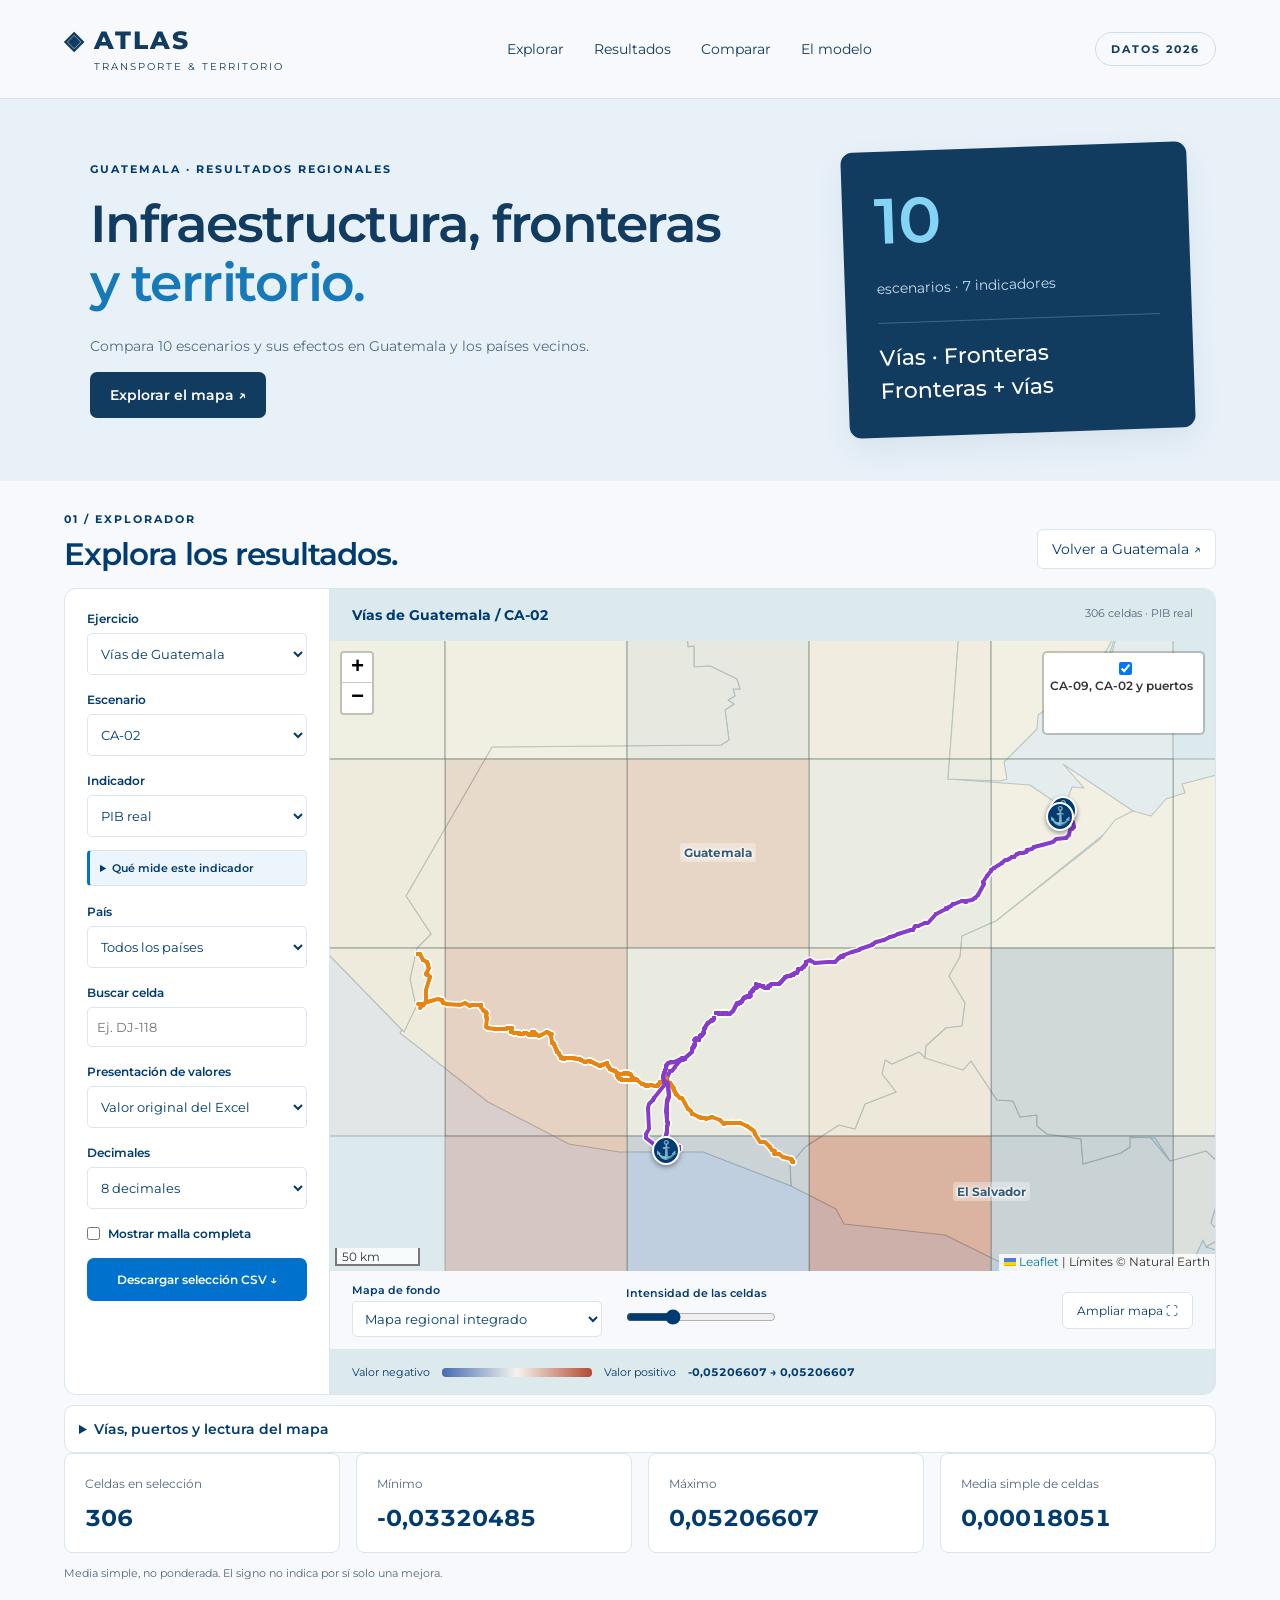
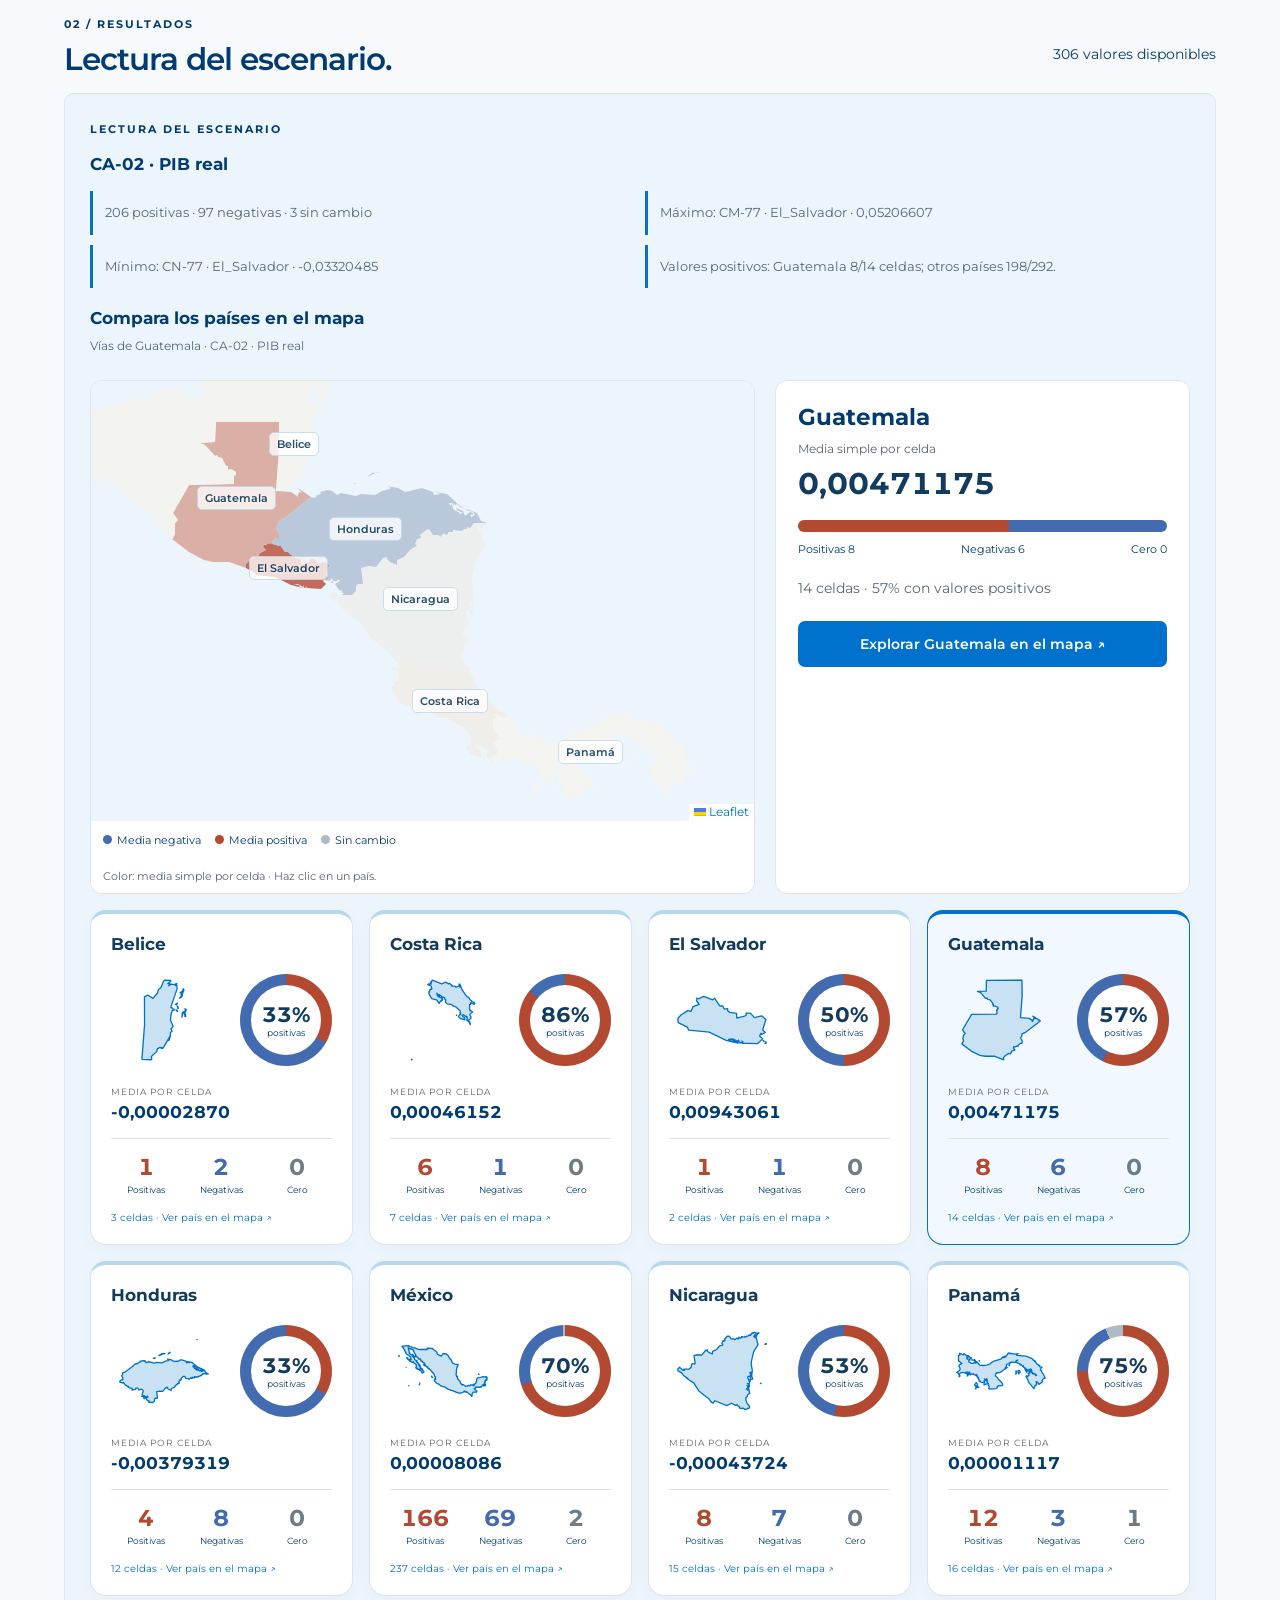
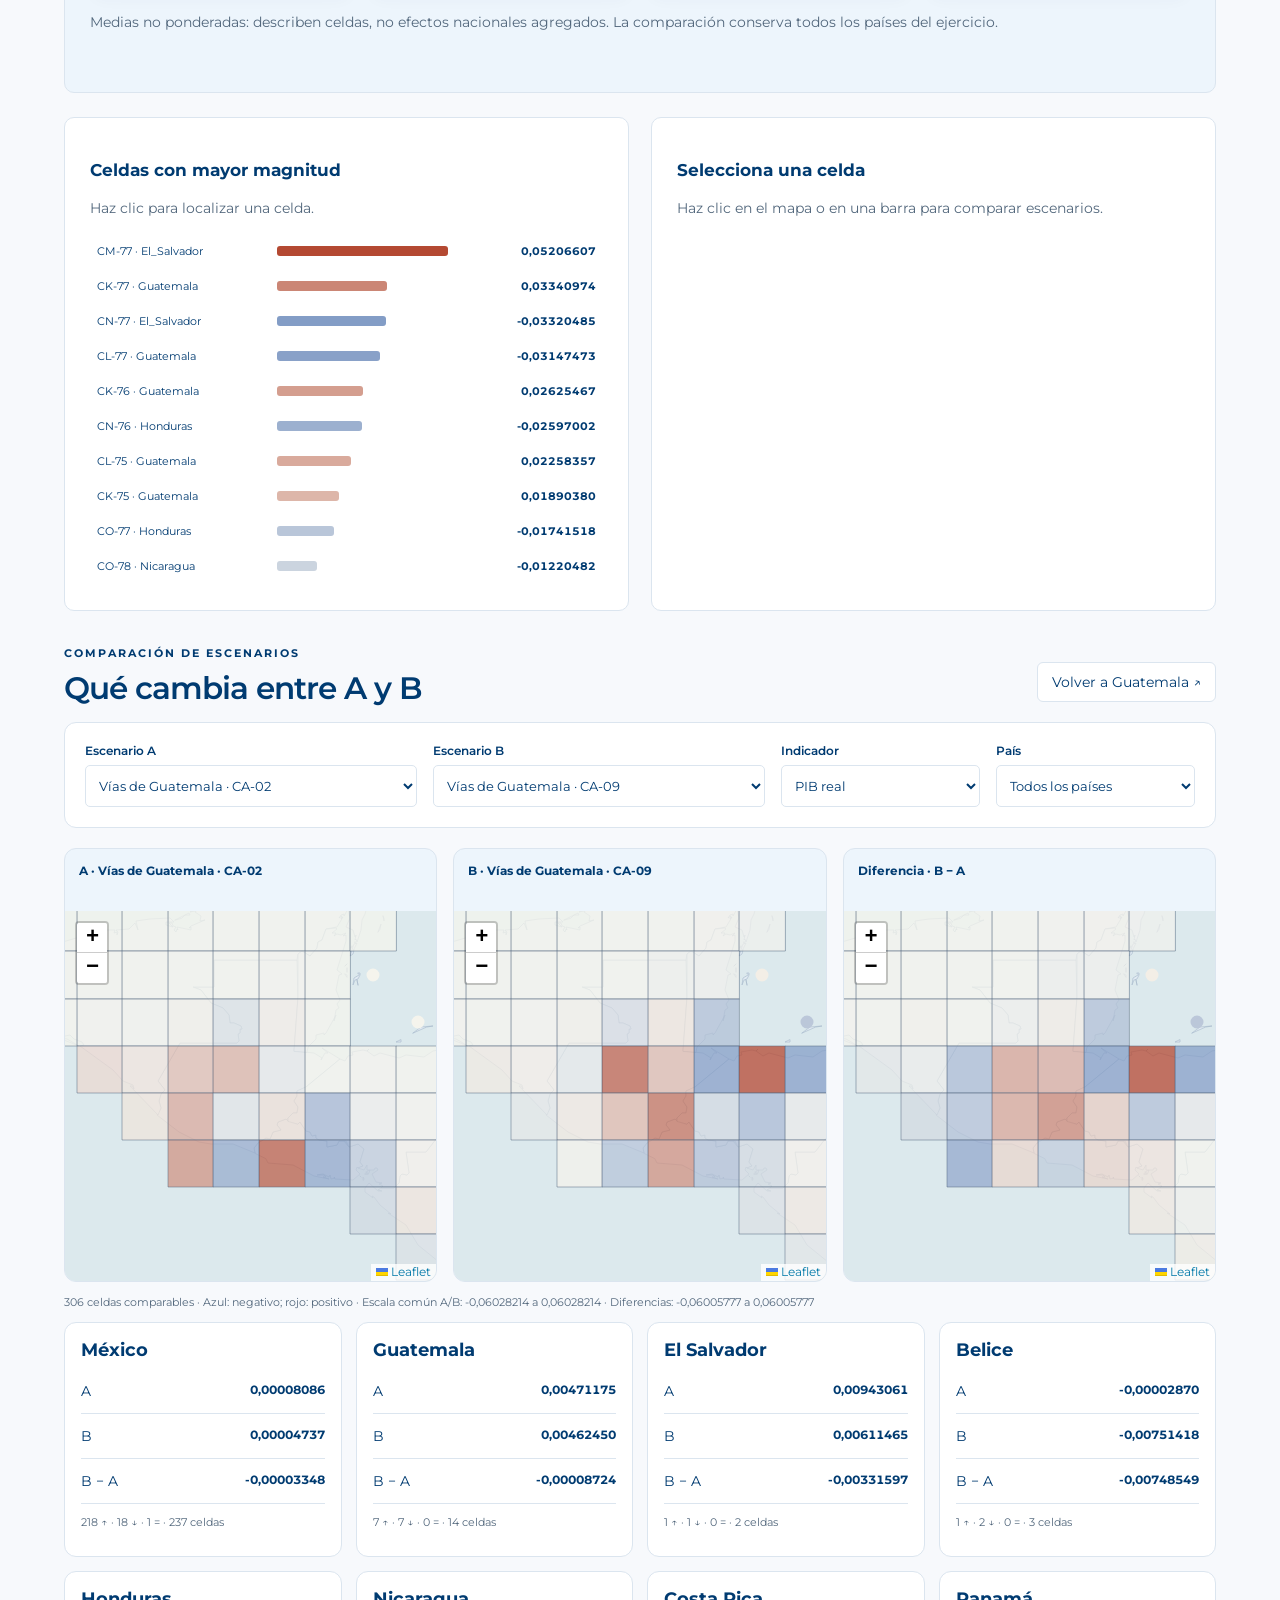
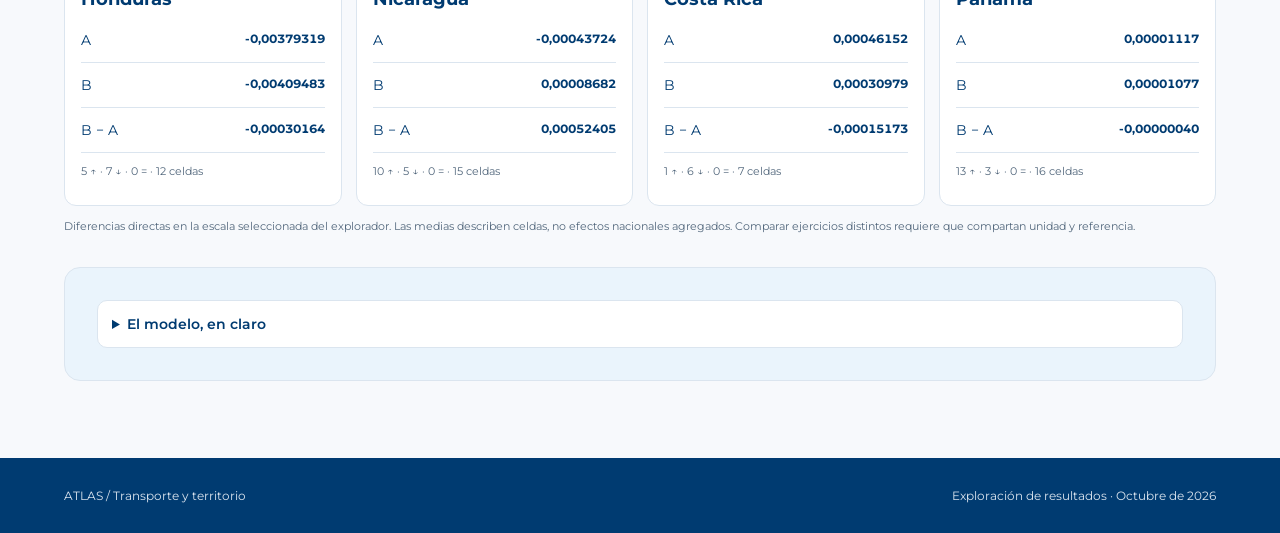
==== commit e7dc70e5: "Add files via upload" ====
--- a/index.html
+++ b/index.html
@@ -1,12 +1,12 @@
-<!doctype html><html lang="es"><head><meta charset="utf-8"><meta name="viewport" content="width=device-width,initial-scale=1"><title>Guatemala · Transporte y territorio</title><link rel="stylesheet" href="leaflet.css"><link rel="stylesheet" href="style.css?v=20261008-modelovisual"></head><body>
-<header><a class="brand" href="#">◈ ATLAS <small>TRANSPORTE & TERRITORIO</small></a><nav><a href="#explorar">Explorar</a><a href="#resultados">Resultados</a><a href="#modelo">El modelo</a></nav><span class="badge">DATOS 2026</span></header>
+<!doctype html><html lang="es"><head><meta charset="utf-8"><meta name="viewport" content="width=device-width,initial-scale=1"><title>Guatemala · Transporte y territorio</title><link rel="stylesheet" href="leaflet.css"><link rel="stylesheet" href="style.css?v=20261009-comparar"></head><body>
+<header><a class="brand" href="#">◈ ATLAS <small>TRANSPORTE & TERRITORIO</small></a><nav><a href="#explorar">Explorar</a><a href="#resultados">Resultados</a><a href="#comparar">Comparar</a><a href="#modelo">El modelo</a></nav><span class="badge">DATOS 2026</span></header>
 <section class="hero"><div><div class="eyebrow">GUATEMALA · RESULTADOS REGIONALES</div><h1>Infraestructura, fronteras<br><em>y territorio.</em></h1><p>Compara 10 escenarios y sus efectos en Guatemala y los países vecinos.</p><a class="button" href="#explorar">Explorar el mapa ↗</a></div><div class="hero-aside"><span>10</span><p>escenarios · 7 indicadores</p><b>Vías · Fronteras<br>Fronteras + vías</b></div></section>
 <main><section id="explorar"><div class="section-head"><div><span class="eyebrow">01 / EXPLORADOR</span><h2>Explora los resultados.</h2></div><button id="reset">Volver a Guatemala ↗</button></div><div class="workspace"><aside><label>Ejercicio<select id="dataset"></select></label><label>Escenario<select id="scenario"></select></label><label>Indicador<select id="metric"></select></label><details class="indicator-guide"><summary>Qué mide este indicador</summary><b id="indicatorname"></b><p id="indicatorhelp"></p></details><label>País<select id="country"></select></label><label>Buscar celda<input id="search" placeholder="Ej. DJ-118"></label><label>Presentación de valores<select id="unit"><option value="1">Valor original del Excel</option><option value="100">×100: % si el original es proporción</option></select></label><label>Decimales<select id="decimals"><option value="6">6 decimales</option><option value="8" selected>8 decimales</option><option value="10">10 decimales</option></select></label><label class="check"><input type="checkbox" id="grid">Mostrar malla completa</label><button class="button" id="export">Descargar selección CSV ↓</button></aside><div class="map-shell"><div class="map-top"><b id="maptitle">Cargando datos…</b><span id="coverage"></span></div><div id="map"></div><div class="map-tools"><label>Mapa de fondo<select id="basemap"><option value="streets" selected>OpenStreetMap · ciudades y vías</option><option value="local">Mapa regional integrado</option><option value="satellite">Imagen satelital</option></select></label><label>Intensidad de las celdas<input id="opacity" type="range" min="15" max="85" value="35"></label><button id="fullscreen">Ampliar mapa ⛶</button></div><div class="legend"><span>Valor negativo</span><i></i><span>Valor positivo</span><b id="range"></b></div></div></div><details class="map-notes"><summary>Vías, puertos y lectura del mapa</summary><p class="fine"><span style="color:#883ccb">━━ CA-09</span> · <span style="color:#e78512">━━ CA-02</span> · ⚓ Puertos. CA-09 y CA-02 extraídas de la red OpenStreetMap de Guatemala por referencia, nombre y relaciones. Ubicaciones portuarias aproximadas; estas capas no delimitan la intervención. Aleja el mapa para explorar los resultados regionales.</p><p class="fine" id="geonote"></p></details><div class="stats"><article><span>Celdas en selección</span><strong id="n">—</strong></article><article><span>Mínimo</span><strong id="min">—</strong></article><article><span>Máximo</span><strong id="max">—</strong></article><article><span>Media simple de celdas</span><strong id="avg">—</strong></article></div><p class="fine">Media simple, no ponderada. El signo no indica por sí solo una mejora.</p></section>
 <section id="resultados"><div class="section-head"><div><span class="eyebrow">02 / RESULTADOS</span><h2>Lectura del escenario.</h2></div><span id="count"></span></div><div class="card analysis-card"><span class="eyebrow">LECTURA DEL ESCENARIO</span><h3 id="analysistitle"></h3><div id="analysis"></div><section class="comparison-section" aria-label="Comparación regional"><div class="comparison-head"><div><h3>Compara los países en el mapa</h3><p id="countrycaption"></p></div></div><div class="comparison-layout"><div class="comparison-map-shell"><div id="countrymap" aria-label="Mapa de medias por celda por país"></div><div class="comparison-legend"><span><i style="background:#436bb0"></i>Media negativa</span><span><i style="background:#b44932"></i>Media positiva</span><span><i style="background:#aebac5"></i>Sin cambio</span></div><div class="countrymap-subtitle">Color: media simple por celda · Haz clic en un país.</div></div><article class="country-focus" id="countryfocus"></article></div><div id="countrycards" class="country-cards"></div><p class="fine">Medias no ponderadas: describen celdas, no efectos nacionales agregados. La comparación conserva todos los países del ejercicio.</p></section></div><div class="results"><div class="card"><h3>Celdas con mayor magnitud</h3><p>Haz clic para localizar una celda.</p><div id="bars"></div></div><div class="card detail"><h3 id="detailtitle">Selecciona una celda</h3><p id="detailtext">Haz clic en el mapa o en una barra para comparar escenarios.</p><div id="comparison"></div></div></div></section>
-<section id="modelo" class="model-section"><details><summary>El modelo, en claro</summary><div class="model-visual-title"><span class="eyebrow">ASÍ FUNCIONA EL EJERCICIO</span><h2>Mejor conexión → respuestas económicas → efectos regionales</h2></div>
+<section id="comparar"><div class="section-head"><div><span class="eyebrow">COMPARACIÓN DE ESCENARIOS</span><h2>Qué cambia entre A y B</h2></div><button id="comparehome">Volver a Guatemala ↗</button></div><div class="compare-controls"><label>Escenario A<select id="compareA"></select></label><label>Escenario B<select id="compareB"></select></label><label>Indicador<select id="compareMetric"></select></label><label>País<select id="compareCountry"></select></label></div><div class="compare-maps"><article class="comparison-map-shell"><h3 id="compareTitleA"></h3><div id="compareMapA" class="compare-map"></div></article><article class="comparison-map-shell"><h3 id="compareTitleB"></h3><div id="compareMapB" class="compare-map"></div></article><article class="comparison-map-shell"><h3>Diferencia · B − A</h3><div id="compareMapD" class="compare-map"></div></article></div><p class="fine" id="compareScale"></p><div id="compareCards" class="compare-cards"></div><p class="fine">Diferencias directas en la escala seleccionada del explorador. Las medias describen celdas, no efectos nacionales agregados. Comparar ejercicios distintos requiere que compartan unidad y referencia.</p></section><section id="modelo" class="model-section"><details><summary>El modelo, en claro</summary><div class="model-visual-title"><span class="eyebrow">ASÍ FUNCIONA EL EJERCICIO</span><h2>Mejor conexión → respuestas económicas → efectos regionales</h2></div>
 <div class="model-facts"><article><strong>306</strong><span>celdas regionales</span></article><article><strong>1° × 1°</strong><span>malla de referencia</span></article><article><strong>10</strong><span>escenarios</span></article><article><strong>7</strong><span>indicadores</span></article></div>
 <div class="model-visual-flow"><article><div class="model-symbol">⇄</div><small>01 / INTERVENCIÓN</small><h3>Vías y fronteras</h3><p>CA-02 · CA-09 · Fricciones fronterizas</p></article><article><div class="model-symbol">◎</div><small>02 / CONECTIVIDAD</small><h3>Acceso a mercados</h3><p>Cambian los costos de conectar territorios.</p></article><article><div class="model-symbol">⚙</div><small>03 / RESPUESTA</small><h3>Hogares y empresas</h3><p>Se ajustan comercio, producción y localización.</p></article><article><div class="model-symbol">▦</div><small>04 / RESULTADOS</small><h3>Efectos por celda</h3><p>Distintos signos y magnitudes en la región.</p></article></div>
 <div class="model-region-callout"><span>Guatemala</span><b>⇄</b><span>Países vecinos</span><p>Los efectos pueden transmitirse mediante mercados conectados.</p></div>
-<h3 class="model-subheading">Tres ejercicios, diez escenarios</h3><div class="model-scenarios infographic-scenarios"><article><span class="scenario-number">3</span><h3>Vías</h3><div class="scenario-chips"><span>CA-02</span><span>CA-09</span><span>Ambas</span></div></article><article><span class="scenario-number">4</span><h3>Fronteras</h3><div class="scenario-chips"><span>Base</span><span>CA-02</span><span>CA-09</span><span>Ambas</span></div></article><article><span class="scenario-number">3</span><h3>Fronteras + vías</h3><div class="scenario-chips"><span>CA-02</span><span>CA-09</span><span>Ambas</span></div></article></div><p class="fine">“Base” es la etiqueta del ejercicio de fronteras. El ejercicio combinado no es una suma de resultados.</p>
-<h3 class="model-subheading">Siete lentes para leer el territorio</h3><div class="model-lenses"><article><span>◈</span><b>PIB real</b><small>Producción real</small></article><article><span>♙</span><b>Población · l*</b><small>Distribución territorial</small></article><article><span>↗</span><b>Productividad · τ*</b><small>Productividad de la celda</small></article><article><span>♡</span><b>Bienestar · u*</b><small>Utilidad de residentes</small></article><article><span>$</span><b>Salarios · w</b><small>Resultado salarial</small></article><article><span>⇄</span><b>Comercio total</b><small>Comercio por celda</small></article><article><span>◎</span><b>Apertura comercial</b><small>Índice de apertura</small></article></div><p class="fine">* Etiquetas interpretadas; requieren validación. El archivo no precisa PIB total o por habitante ni la fórmula de apertura.</p>
-<div class="model-key"><article><div class="key-signs"><span>−</span><span>+</span></div><b>Dirección del resultado</b><p>Positivo no siempre significa mejora.</p></article><article><div class="key-ring"></div><b>Proporción de celdas</b><p>El círculo muestra signos, no ganancias económicas.</p></article><article><strong>x̄</strong><b>Media por celda</b><p>Sin ponderación: no es un efecto nacional agregado.</p></article><article><strong>×100</strong><b>Escala opcional</b><p>Expresa % solo si el original es una proporción.</p></article></div><p class="fine">Las vías y los puertos ubican el ejercicio; no delimitan las intervenciones. Este esquema explica el mecanismo conceptual, no sustituye las ecuaciones del modelo.</p></details></section></main><footer>ATLAS / Transporte y territorio <span>Exploración de resultados · Octubre de 2026</span></footer><script src="leaflet.js"></script><script src="app.js?v=20261008-modelovisual"></script></body></html>
+<h3 class="model-subheading">Tres ejercicios, diez escenarios</h3><div class="model-scenarios infographic-scenarios"><article><span class="scenario-number">3</span><h3>Vías</h3><div class="scenario-chips"><span>CA-02</span><span>CA-09</span><span>Ambas</span></div></article><article><span class="scenario-number">4</span><h3>Fronteras</h3><div class="scenario-chips"><span>Base</span><span>CA-02</span><span>CA-09</span><span>Ambas</span></div></article><article><span class="scenario-number">3</span><h3>Fronteras + vías</h3><div class="scenario-chips"><span>CA-02</span><span>CA-09</span><span>Ambas</span></div></article></div>
+<h3 class="model-subheading">Siete lentes para leer el territorio</h3><div class="model-lenses"><article><span>◈</span><b>PIB real</b><small>Producción real</small></article><article><span>♙</span><b>Población · l</b><small>Distribución territorial</small></article><article><span>↗</span><b>Productividad · τ</b><small>Productividad de la celda</small></article><article><span>♡</span><b>Bienestar · u</b><small>Utilidad de residentes</small></article><article><span>$</span><b>Salarios · w</b><small>Resultado salarial</small></article><article><span>⇄</span><b>Comercio total</b><small>Comercio por celda</small></article><article><span>◎</span><b>Apertura comercial</b><small>Índice de apertura</small></article></div>
+</details></section></main><footer>ATLAS / Transporte y territorio <span>Exploración de resultados · Octubre de 2026</span></footer><script src="leaflet.js"></script><script src="app.js?v=20261009-comparar"></script></body></html>
--- a/style.css
+++ b/style.css
@@ -24,3 +24,5 @@
 .model-intro{max-width:850px;margin:20px 0 28px}.model-intro p{color:#52677c;font-size:14px;line-height:1.8}.model-steps article{padding:20px;background:#edf5fc;border-radius:10px}.model-explained-grid{display:grid;grid-template-columns:1fr 1fr;gap:18px;margin-top:24px}.model-explained-grid p{font-size:13px}.model-subheading{margin:30px 0 16px;font-size:19px}.model-scenarios{display:grid;grid-template-columns:repeat(3,1fr);gap:16px}.model-scenarios article{background:#123b60;color:white;padding:22px;border-radius:12px}.model-scenarios span{color:#85d4f5;font-size:11px;font-weight:700;text-transform:uppercase;letter-spacing:1px}.model-scenarios p{color:#d4e5f2;font-size:13px;line-height:1.7}.model-indicators{display:grid;grid-template-columns:repeat(3,1fr);gap:12px}.model-indicators article{padding:18px;border:1px solid #dbe5ef;border-radius:10px}.model-indicators b{color:#0072ce;font-size:13px}.model-indicators p{font-size:12px;line-height:1.7;color:#52677c;margin-bottom:0}.model-reading-guide{margin-top:28px;padding:22px;background:#edf5fc;border-radius:12px}.model-reading-guide>div{display:grid;grid-template-columns:repeat(2,1fr);gap:18px}.model-reading-guide b{font-size:13px}.model-reading-guide p{color:#52677c;font-size:12px;line-height:1.7}@media(max-width:800px){.model-explained-grid,.model-scenarios{grid-template-columns:1fr}.model-indicators{grid-template-columns:repeat(2,1fr)}}@media(max-width:480px){.model-indicators,.model-reading-guide>div{grid-template-columns:1fr}}
 
 .model-visual-title{margin:24px 0}.model-visual-title h2{max-width:900px;font-size:clamp(24px,2.5vw,34px)}.model-facts{display:grid;grid-template-columns:repeat(4,1fr);gap:12px;margin-bottom:26px}.model-facts article{background:#edf5fc;border-radius:12px;padding:18px;text-align:center}.model-facts strong{display:block;color:#0072ce;font-size:32px}.model-facts span{display:block;font-size:11px;color:#52677c;margin-top:7px}.model-visual-flow{display:grid;grid-template-columns:repeat(4,1fr);gap:26px}.model-visual-flow article{position:relative;background:#123b60;border-radius:14px;padding:24px 18px;color:white}.model-visual-flow article:not(:last-child):after{content:'→';position:absolute;right:-23px;top:43%;font-size:24px;color:#0072ce}.model-symbol{font-size:38px;color:#85d4f5;height:55px}.model-visual-flow small{font-size:9px;letter-spacing:1px;color:#85d4f5}.model-visual-flow h3{font-size:16px;line-height:1.4}.model-visual-flow p{color:#d4e5f2;font-size:12px;line-height:1.5}.model-region-callout{display:flex;align-items:center;justify-content:center;gap:22px;flex-wrap:wrap;padding:23px;margin:24px 0;background:#edf5fc;border-radius:12px}.model-region-callout span{padding:10px 16px;background:white;border-radius:20px;color:#123b60;font-size:13px;font-weight:600}.model-region-callout>b{font-size:28px;color:#0072ce}.model-region-callout p{flex-basis:100%;text-align:center;font-size:12px;color:#52677c;margin:0}.infographic-scenarios article{position:relative;padding:22px;background:#edf5fc;color:#123b60;border:1px solid #dbe5ef}.infographic-scenarios .scenario-number{font-size:42px;color:#0072ce;line-height:1}.scenario-chips{display:flex;gap:6px;flex-wrap:wrap}.scenario-chips span{padding:7px 10px;background:white;border:1px solid #dbe5ef;border-radius:16px;font-size:10px;color:#123b60;letter-spacing:0;text-transform:none}.model-lenses{display:grid;grid-template-columns:repeat(4,1fr);gap:12px}.model-lenses article{padding:18px;border:1px solid #dbe5ef;border-radius:12px;display:flex;flex-direction:column;gap:7px}.model-lenses article>span{font-size:26px;color:#0072ce}.model-lenses b{font-size:12px}.model-lenses small{font-size:10px;color:#52677c}.model-key{display:grid;grid-template-columns:repeat(4,1fr);gap:16px;margin-top:28px;border-top:1px solid #dbe5ef;padding-top:24px}.model-key article{padding:14px}.model-key b{display:block;font-size:12px;margin-top:12px}.model-key p{font-size:11px;color:#52677c;line-height:1.6}.model-key strong{display:block;font-size:32px;color:#0072ce;height:38px}.key-signs{display:flex;gap:8px;height:38px}.key-signs span{display:grid;place-items:center;width:35px;height:35px;border-radius:50%;color:white;background:#436bb0;font-size:23px}.key-signs span+span{background:#b44932}.key-ring{width:38px;height:38px;border-radius:50%;border:8px solid #436bb0;border-right-color:#b44932;border-top-color:#b44932}@media(max-width:850px){.model-visual-flow,.model-lenses,.model-key{grid-template-columns:repeat(2,1fr)}.model-visual-flow article:after{display:none}}@media(max-width:480px){.model-facts{grid-template-columns:repeat(2,1fr)}.model-visual-flow{grid-template-columns:1fr}.model-region-callout{gap:10px}.model-region-callout span{padding:8px 10px;font-size:11px}.model-key{gap:4px}}
+
+.compare-controls{display:grid;grid-template-columns:2fr 2fr 1.2fr 1.2fr;gap:16px;padding:20px;background:white;border:1px solid var(--line);border-radius:12px;margin-bottom:20px}.compare-controls label{margin:0}.compare-maps{display:grid;grid-template-columns:repeat(3,minmax(0,1fr));gap:16px}.compare-maps h3{font-size:12px;padding:14px;margin:0;min-height:62px}.compare-map{height:370px}.compare-cards{display:grid;grid-template-columns:repeat(4,minmax(0,1fr));gap:14px}.compare-cards h4{font-size:18px}.compare-cards .country-focus{padding:16px}.compare-cards p{font-size:11px;color:#52677c}.compare-cards b{font-size:12px}@media(max-width:1000px){.compare-controls{grid-template-columns:1fr 1fr}.compare-cards{grid-template-columns:1fr 1fr}.compare-maps{grid-template-columns:1fr}.compare-map{height:320px}}@media(max-width:480px){.compare-controls,.compare-cards{grid-template-columns:1fr}}
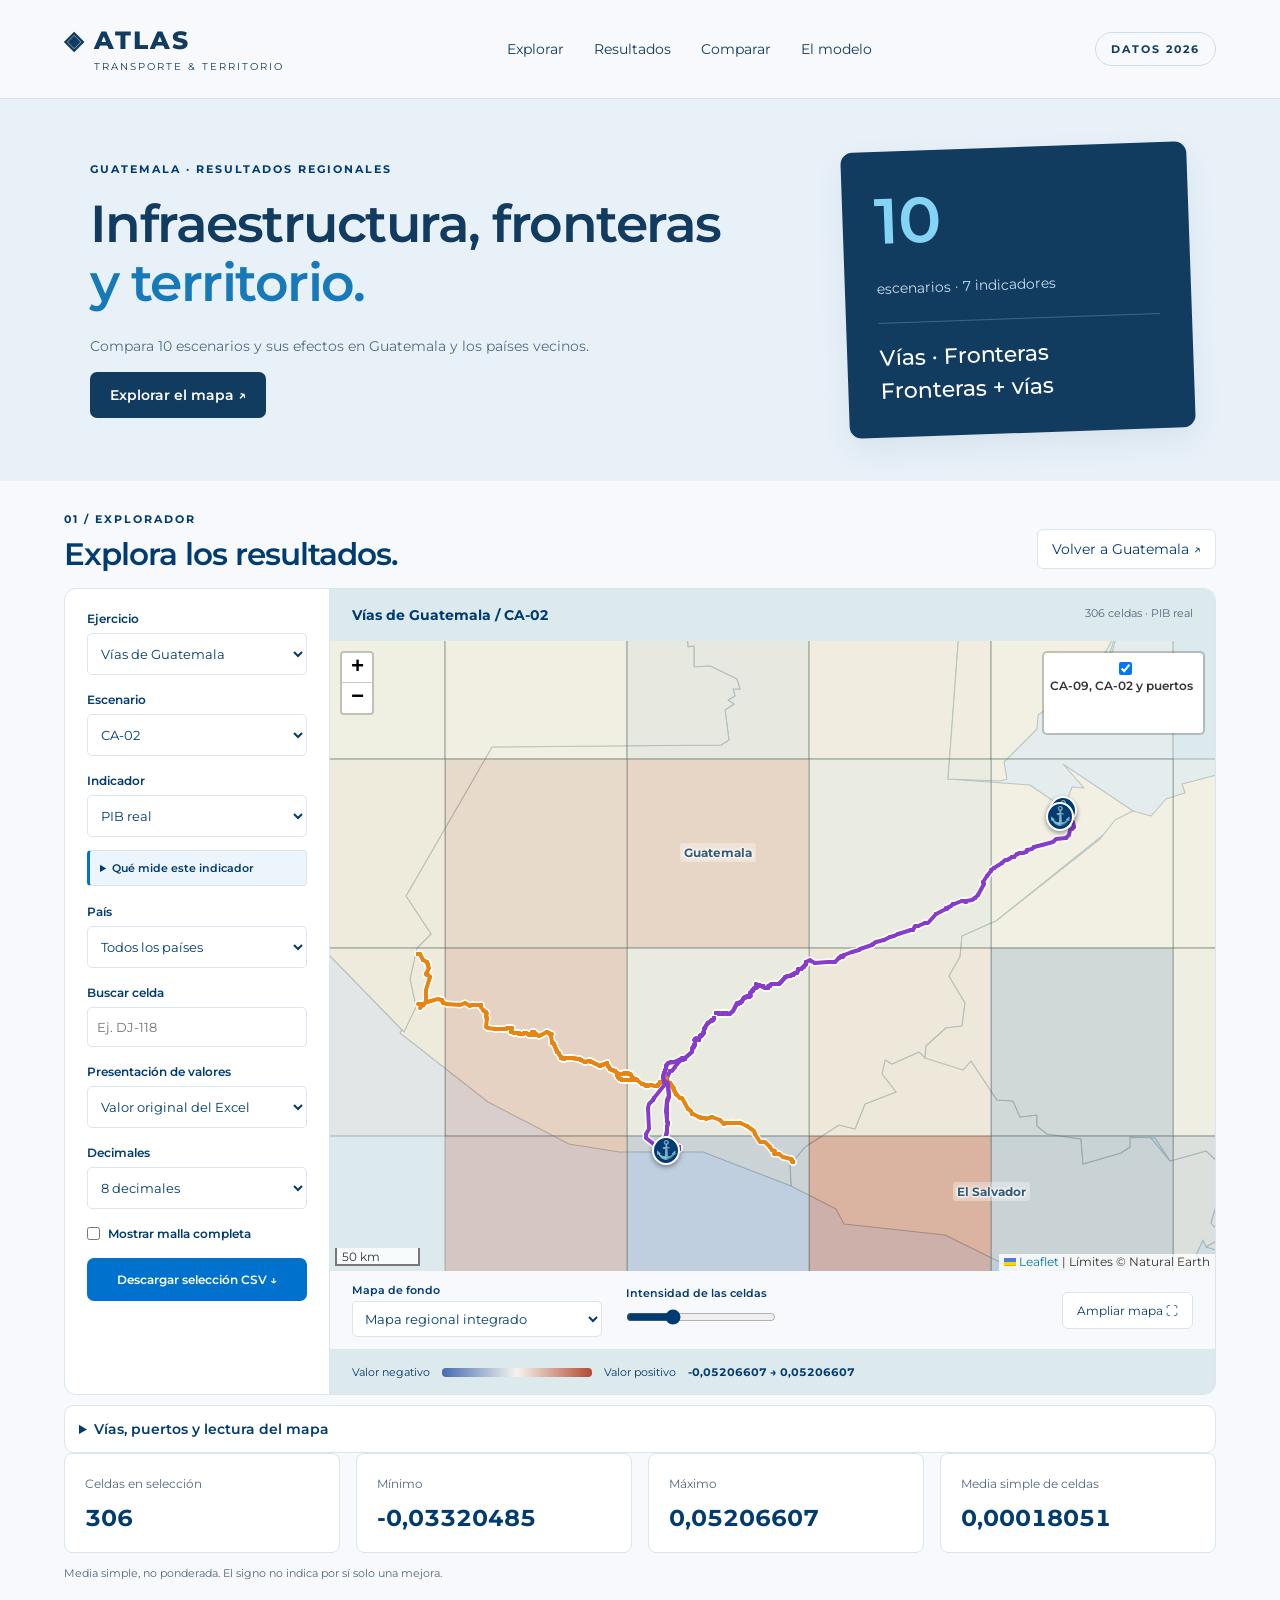
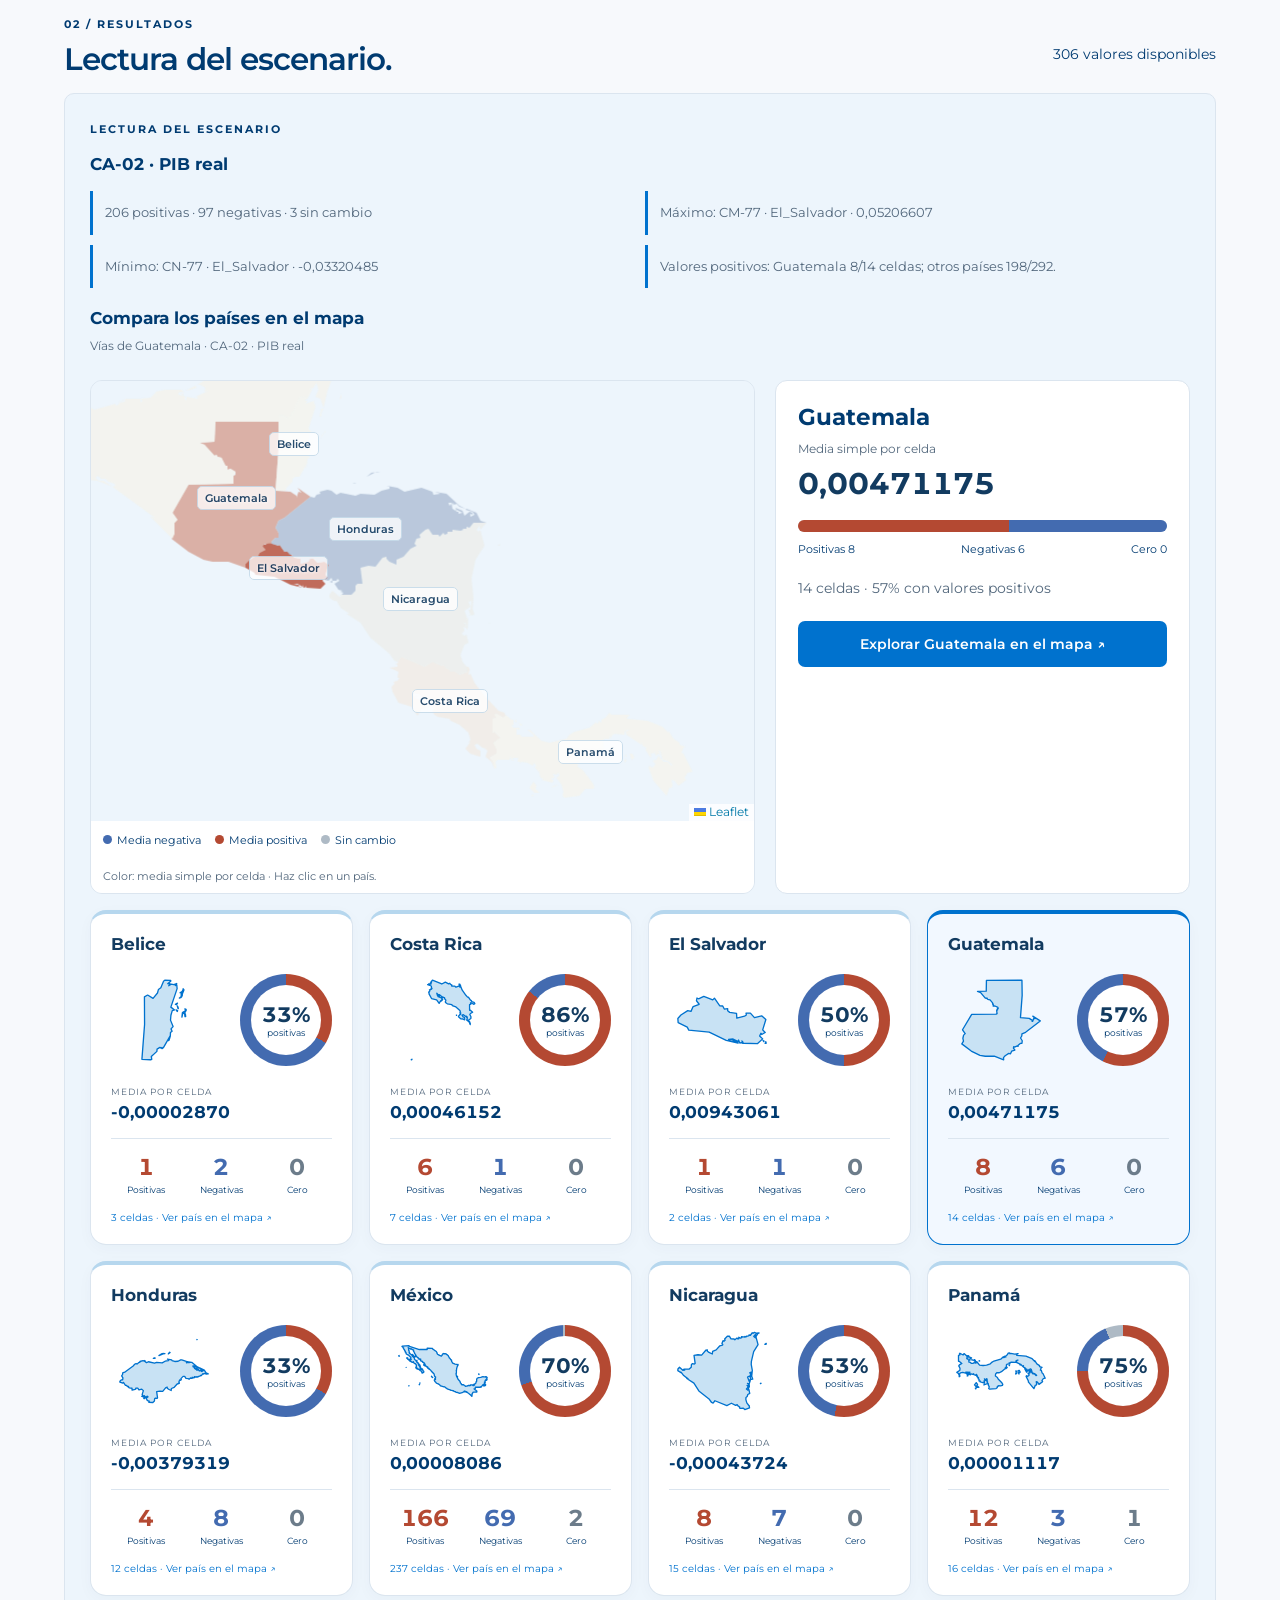
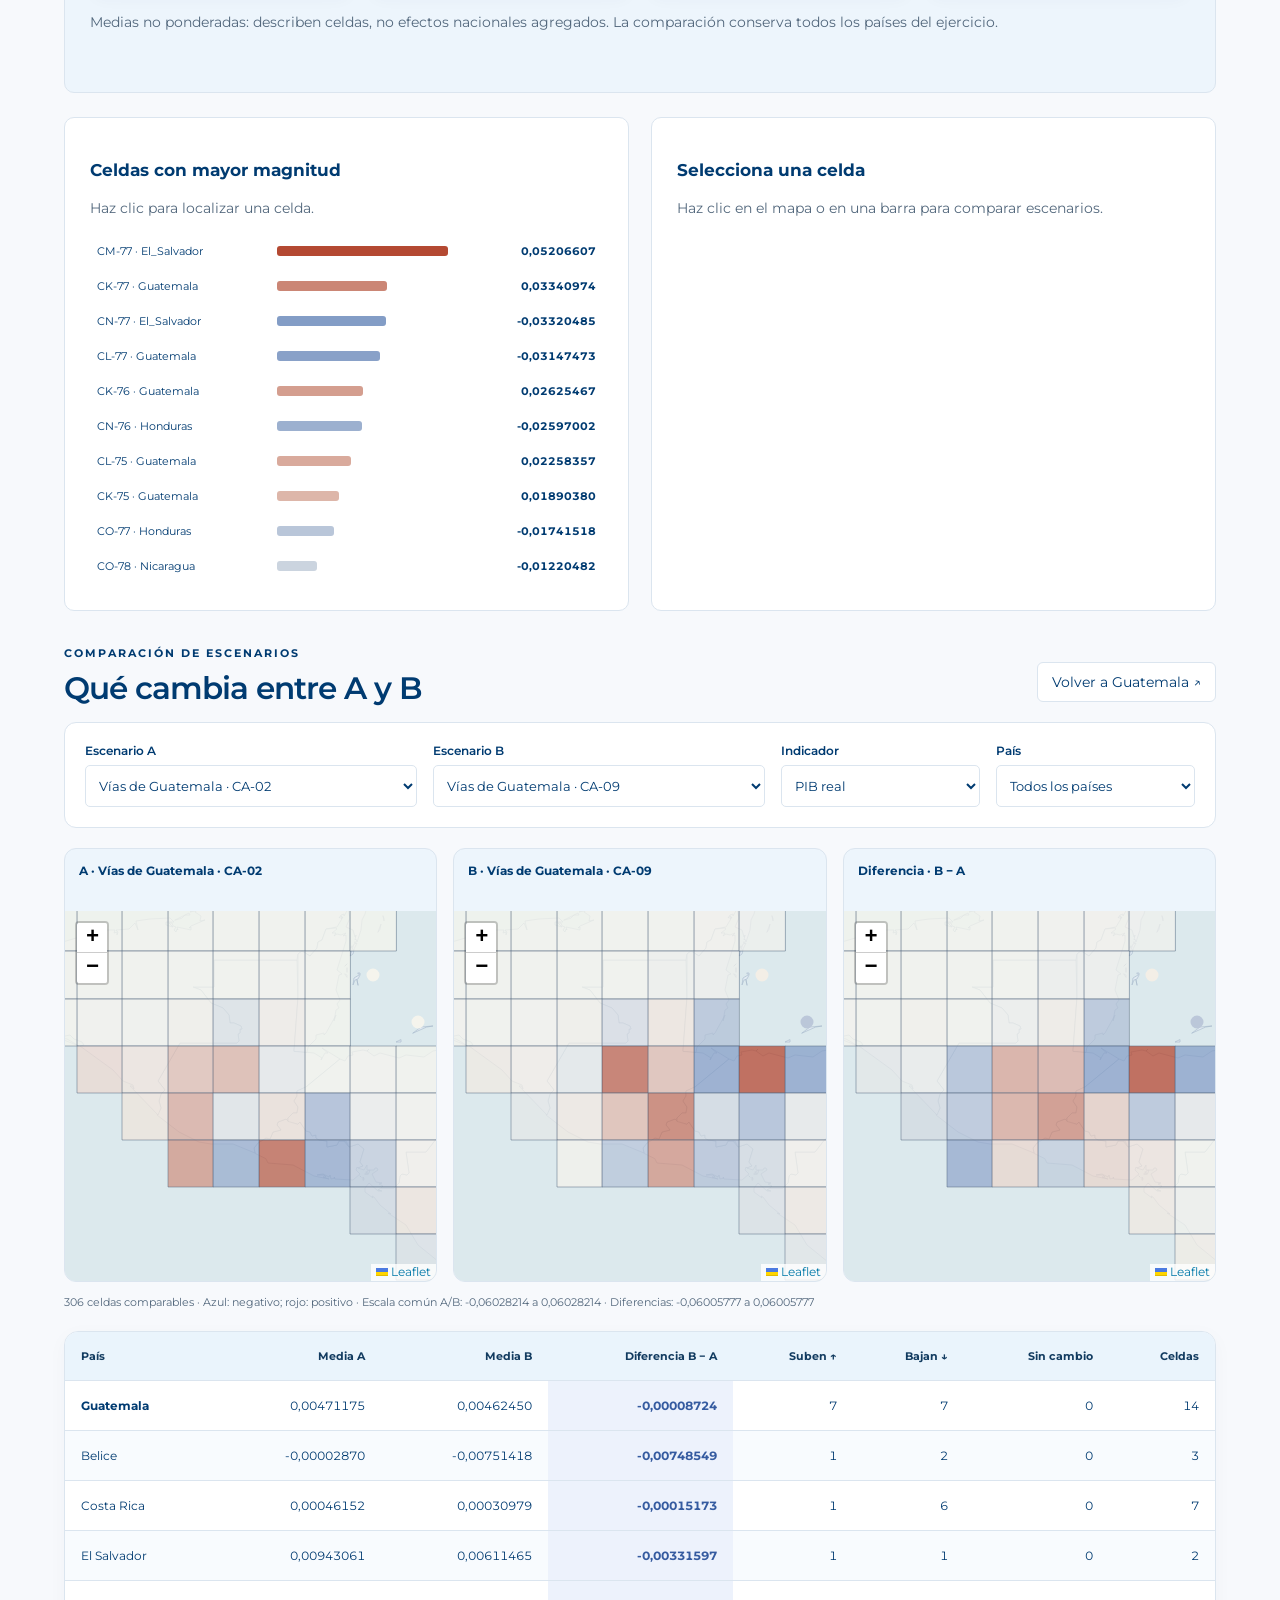
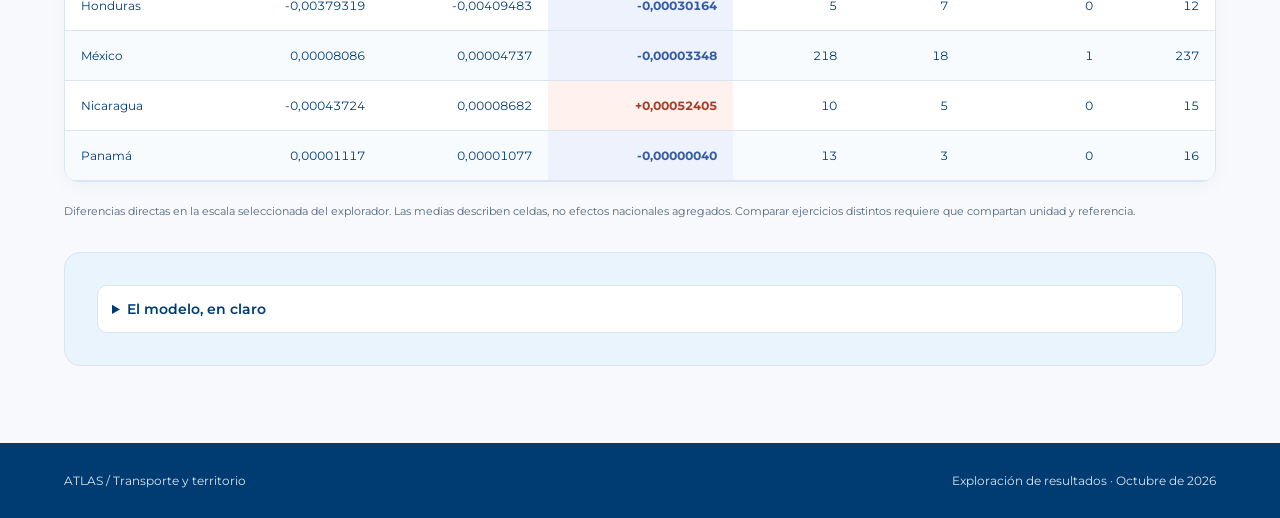
==== commit dd3db55e: "Add files via upload" ====
--- a/index.html
+++ b/index.html
@@ -1,4 +1,4 @@
-<!doctype html><html lang="es"><head><meta charset="utf-8"><meta name="viewport" content="width=device-width,initial-scale=1"><title>Guatemala · Transporte y territorio</title><link rel="stylesheet" href="leaflet.css"><link rel="stylesheet" href="style.css?v=20261009-comparar"></head><body>
+<!doctype html><html lang="es"><head><meta charset="utf-8"><meta name="viewport" content="width=device-width,initial-scale=1"><title>Guatemala · Transporte y territorio</title><link rel="stylesheet" href="leaflet.css"><link rel="stylesheet" href="style.css?v=20261009-comparartabla"></head><body>
 <header><a class="brand" href="#">◈ ATLAS <small>TRANSPORTE & TERRITORIO</small></a><nav><a href="#explorar">Explorar</a><a href="#resultados">Resultados</a><a href="#comparar">Comparar</a><a href="#modelo">El modelo</a></nav><span class="badge">DATOS 2026</span></header>
 <section class="hero"><div><div class="eyebrow">GUATEMALA · RESULTADOS REGIONALES</div><h1>Infraestructura, fronteras<br><em>y territorio.</em></h1><p>Compara 10 escenarios y sus efectos en Guatemala y los países vecinos.</p><a class="button" href="#explorar">Explorar el mapa ↗</a></div><div class="hero-aside"><span>10</span><p>escenarios · 7 indicadores</p><b>Vías · Fronteras<br>Fronteras + vías</b></div></section>
 <main><section id="explorar"><div class="section-head"><div><span class="eyebrow">01 / EXPLORADOR</span><h2>Explora los resultados.</h2></div><button id="reset">Volver a Guatemala ↗</button></div><div class="workspace"><aside><label>Ejercicio<select id="dataset"></select></label><label>Escenario<select id="scenario"></select></label><label>Indicador<select id="metric"></select></label><details class="indicator-guide"><summary>Qué mide este indicador</summary><b id="indicatorname"></b><p id="indicatorhelp"></p></details><label>País<select id="country"></select></label><label>Buscar celda<input id="search" placeholder="Ej. DJ-118"></label><label>Presentación de valores<select id="unit"><option value="1">Valor original del Excel</option><option value="100">×100: % si el original es proporción</option></select></label><label>Decimales<select id="decimals"><option value="6">6 decimales</option><option value="8" selected>8 decimales</option><option value="10">10 decimales</option></select></label><label class="check"><input type="checkbox" id="grid">Mostrar malla completa</label><button class="button" id="export">Descargar selección CSV ↓</button></aside><div class="map-shell"><div class="map-top"><b id="maptitle">Cargando datos…</b><span id="coverage"></span></div><div id="map"></div><div class="map-tools"><label>Mapa de fondo<select id="basemap"><option value="streets" selected>OpenStreetMap · ciudades y vías</option><option value="local">Mapa regional integrado</option><option value="satellite">Imagen satelital</option></select></label><label>Intensidad de las celdas<input id="opacity" type="range" min="15" max="85" value="35"></label><button id="fullscreen">Ampliar mapa ⛶</button></div><div class="legend"><span>Valor negativo</span><i></i><span>Valor positivo</span><b id="range"></b></div></div></div><details class="map-notes"><summary>Vías, puertos y lectura del mapa</summary><p class="fine"><span style="color:#883ccb">━━ CA-09</span> · <span style="color:#e78512">━━ CA-02</span> · ⚓ Puertos. CA-09 y CA-02 extraídas de la red OpenStreetMap de Guatemala por referencia, nombre y relaciones. Ubicaciones portuarias aproximadas; estas capas no delimitan la intervención. Aleja el mapa para explorar los resultados regionales.</p><p class="fine" id="geonote"></p></details><div class="stats"><article><span>Celdas en selección</span><strong id="n">—</strong></article><article><span>Mínimo</span><strong id="min">—</strong></article><article><span>Máximo</span><strong id="max">—</strong></article><article><span>Media simple de celdas</span><strong id="avg">—</strong></article></div><p class="fine">Media simple, no ponderada. El signo no indica por sí solo una mejora.</p></section>
@@ -9,4 +9,4 @@
 <div class="model-region-callout"><span>Guatemala</span><b>⇄</b><span>Países vecinos</span><p>Los efectos pueden transmitirse mediante mercados conectados.</p></div>
 <h3 class="model-subheading">Tres ejercicios, diez escenarios</h3><div class="model-scenarios infographic-scenarios"><article><span class="scenario-number">3</span><h3>Vías</h3><div class="scenario-chips"><span>CA-02</span><span>CA-09</span><span>Ambas</span></div></article><article><span class="scenario-number">4</span><h3>Fronteras</h3><div class="scenario-chips"><span>Base</span><span>CA-02</span><span>CA-09</span><span>Ambas</span></div></article><article><span class="scenario-number">3</span><h3>Fronteras + vías</h3><div class="scenario-chips"><span>CA-02</span><span>CA-09</span><span>Ambas</span></div></article></div>
 <h3 class="model-subheading">Siete lentes para leer el territorio</h3><div class="model-lenses"><article><span>◈</span><b>PIB real</b><small>Producción real</small></article><article><span>♙</span><b>Población · l</b><small>Distribución territorial</small></article><article><span>↗</span><b>Productividad · τ</b><small>Productividad de la celda</small></article><article><span>♡</span><b>Bienestar · u</b><small>Utilidad de residentes</small></article><article><span>$</span><b>Salarios · w</b><small>Resultado salarial</small></article><article><span>⇄</span><b>Comercio total</b><small>Comercio por celda</small></article><article><span>◎</span><b>Apertura comercial</b><small>Índice de apertura</small></article></div>
-</details></section></main><footer>ATLAS / Transporte y territorio <span>Exploración de resultados · Octubre de 2026</span></footer><script src="leaflet.js"></script><script src="app.js?v=20261009-comparar"></script></body></html>
+</details></section></main><footer>ATLAS / Transporte y territorio <span>Exploración de resultados · Octubre de 2026</span></footer><script src="leaflet.js"></script><script src="app.js?v=20261009-comparartabla"></script></body></html>
--- a/style.css
+++ b/style.css
@@ -26,3 +26,7 @@
 .model-visual-title{margin:24px 0}.model-visual-title h2{max-width:900px;font-size:clamp(24px,2.5vw,34px)}.model-facts{display:grid;grid-template-columns:repeat(4,1fr);gap:12px;margin-bottom:26px}.model-facts article{background:#edf5fc;border-radius:12px;padding:18px;text-align:center}.model-facts strong{display:block;color:#0072ce;font-size:32px}.model-facts span{display:block;font-size:11px;color:#52677c;margin-top:7px}.model-visual-flow{display:grid;grid-template-columns:repeat(4,1fr);gap:26px}.model-visual-flow article{position:relative;background:#123b60;border-radius:14px;padding:24px 18px;color:white}.model-visual-flow article:not(:last-child):after{content:'→';position:absolute;right:-23px;top:43%;font-size:24px;color:#0072ce}.model-symbol{font-size:38px;color:#85d4f5;height:55px}.model-visual-flow small{font-size:9px;letter-spacing:1px;color:#85d4f5}.model-visual-flow h3{font-size:16px;line-height:1.4}.model-visual-flow p{color:#d4e5f2;font-size:12px;line-height:1.5}.model-region-callout{display:flex;align-items:center;justify-content:center;gap:22px;flex-wrap:wrap;padding:23px;margin:24px 0;background:#edf5fc;border-radius:12px}.model-region-callout span{padding:10px 16px;background:white;border-radius:20px;color:#123b60;font-size:13px;font-weight:600}.model-region-callout>b{font-size:28px;color:#0072ce}.model-region-callout p{flex-basis:100%;text-align:center;font-size:12px;color:#52677c;margin:0}.infographic-scenarios article{position:relative;padding:22px;background:#edf5fc;color:#123b60;border:1px solid #dbe5ef}.infographic-scenarios .scenario-number{font-size:42px;color:#0072ce;line-height:1}.scenario-chips{display:flex;gap:6px;flex-wrap:wrap}.scenario-chips span{padding:7px 10px;background:white;border:1px solid #dbe5ef;border-radius:16px;font-size:10px;color:#123b60;letter-spacing:0;text-transform:none}.model-lenses{display:grid;grid-template-columns:repeat(4,1fr);gap:12px}.model-lenses article{padding:18px;border:1px solid #dbe5ef;border-radius:12px;display:flex;flex-direction:column;gap:7px}.model-lenses article>span{font-size:26px;color:#0072ce}.model-lenses b{font-size:12px}.model-lenses small{font-size:10px;color:#52677c}.model-key{display:grid;grid-template-columns:repeat(4,1fr);gap:16px;margin-top:28px;border-top:1px solid #dbe5ef;padding-top:24px}.model-key article{padding:14px}.model-key b{display:block;font-size:12px;margin-top:12px}.model-key p{font-size:11px;color:#52677c;line-height:1.6}.model-key strong{display:block;font-size:32px;color:#0072ce;height:38px}.key-signs{display:flex;gap:8px;height:38px}.key-signs span{display:grid;place-items:center;width:35px;height:35px;border-radius:50%;color:white;background:#436bb0;font-size:23px}.key-signs span+span{background:#b44932}.key-ring{width:38px;height:38px;border-radius:50%;border:8px solid #436bb0;border-right-color:#b44932;border-top-color:#b44932}@media(max-width:850px){.model-visual-flow,.model-lenses,.model-key{grid-template-columns:repeat(2,1fr)}.model-visual-flow article:after{display:none}}@media(max-width:480px){.model-facts{grid-template-columns:repeat(2,1fr)}.model-visual-flow{grid-template-columns:1fr}.model-region-callout{gap:10px}.model-region-callout span{padding:8px 10px;font-size:11px}.model-key{gap:4px}}
 
 .compare-controls{display:grid;grid-template-columns:2fr 2fr 1.2fr 1.2fr;gap:16px;padding:20px;background:white;border:1px solid var(--line);border-radius:12px;margin-bottom:20px}.compare-controls label{margin:0}.compare-maps{display:grid;grid-template-columns:repeat(3,minmax(0,1fr));gap:16px}.compare-maps h3{font-size:12px;padding:14px;margin:0;min-height:62px}.compare-map{height:370px}.compare-cards{display:grid;grid-template-columns:repeat(4,minmax(0,1fr));gap:14px}.compare-cards h4{font-size:18px}.compare-cards .country-focus{padding:16px}.compare-cards p{font-size:11px;color:#52677c}.compare-cards b{font-size:12px}@media(max-width:1000px){.compare-controls{grid-template-columns:1fr 1fr}.compare-cards{grid-template-columns:1fr 1fr}.compare-maps{grid-template-columns:1fr}.compare-map{height:320px}}@media(max-width:480px){.compare-controls,.compare-cards{grid-template-columns:1fr}}
+
+.compare-infographic{background:white;border:1px solid #dbe5ef;border-radius:18px;padding:20px;box-shadow:0 5px 20px #123b6008;overflow:hidden}.compare-country-head{position:relative;min-height:74px;padding-right:80px}.compare-country-head h4{font-size:19px;color:#123b60;margin:0 0 8px}.compare-country-head>small{font-size:10px;color:#52677c}.compare-country-head .country-silhouette{position:absolute;right:0;top:-10px;width:70px;height:70px}.compare-change{background:#edf5fc;border-radius:12px;padding:14px;margin:4px 0 8px}.compare-change>small{display:block;font-size:9px;letter-spacing:.7px;font-weight:600;color:#52677c}.compare-change strong{display:block;font-size:clamp(16px,1.55vw,23px);font-variant-numeric:tabular-nums;margin:8px 0}.compare-change>span{font-size:10px;font-weight:600}.compare-change.up{color:#a63d29;background:#fff1ed}.compare-change.down{color:#355ba0;background:#edf2fc}.compare-change.unchanged{color:#52677c;background:#f0f3f6}.compare-dumbbell svg{display:block;width:100%;height:64px}.compare-values{display:flex;justify-content:space-between;gap:10px;margin:0 0 18px}.compare-values>div{min-width:0}.compare-values span{font-size:10px;color:#52677c}.compare-values span:before{content:'';display:inline-block;width:8px;height:8px;border:2px solid #003b71;border-radius:50%;margin-right:5px}.compare-values>div+div span:before{background:#0072ce;border-color:#0072ce}.compare-values b{display:block;font-size:11px;font-variant-numeric:tabular-nums;color:#123b60;margin-top:5px;white-space:nowrap}.compare-direction-counts{display:grid;grid-template-columns:repeat(3,1fr);gap:6px;margin-top:12px;text-align:center}.compare-direction-counts b{display:block;font-size:22px}.compare-direction-counts small{font-size:9px;color:#52677c}.compare-infographic .sign-strip{height:8px}@media(max-width:480px){.compare-cards{grid-template-columns:1fr}.compare-change strong{font-size:25px}.compare-values b{font-size:13px}}
+
+#compareCards{display:block}.compare-table-wrap{max-height:none;margin:20px 0;border-radius:14px;box-shadow:0 5px 20px #123b6008}.compare-table-wrap th{font-size:11px;padding:17px 16px;background:#eaf4fc;color:#123b60;white-space:nowrap}.compare-table-wrap td{padding:17px 16px;font-size:12px;font-variant-numeric:tabular-nums;white-space:nowrap}.compare-table-wrap td:not(:first-child),.compare-table-wrap th:not(:first-child){text-align:right}.compare-table-wrap tbody tr{cursor:default}.compare-table-wrap tbody tr:nth-child(even){background:#f8fbfe}.compare-table-wrap tbody tr:first-child td:first-child{font-weight:700}.compare-table-wrap .delta-cell{font-weight:700}.compare-table-wrap .delta-up{color:#a63d29;background:#fff1ed}.compare-table-wrap .delta-down{color:#355ba0;background:#edf2fc}.compare-table-wrap .delta-zero{color:#52677c;background:#f0f3f6}
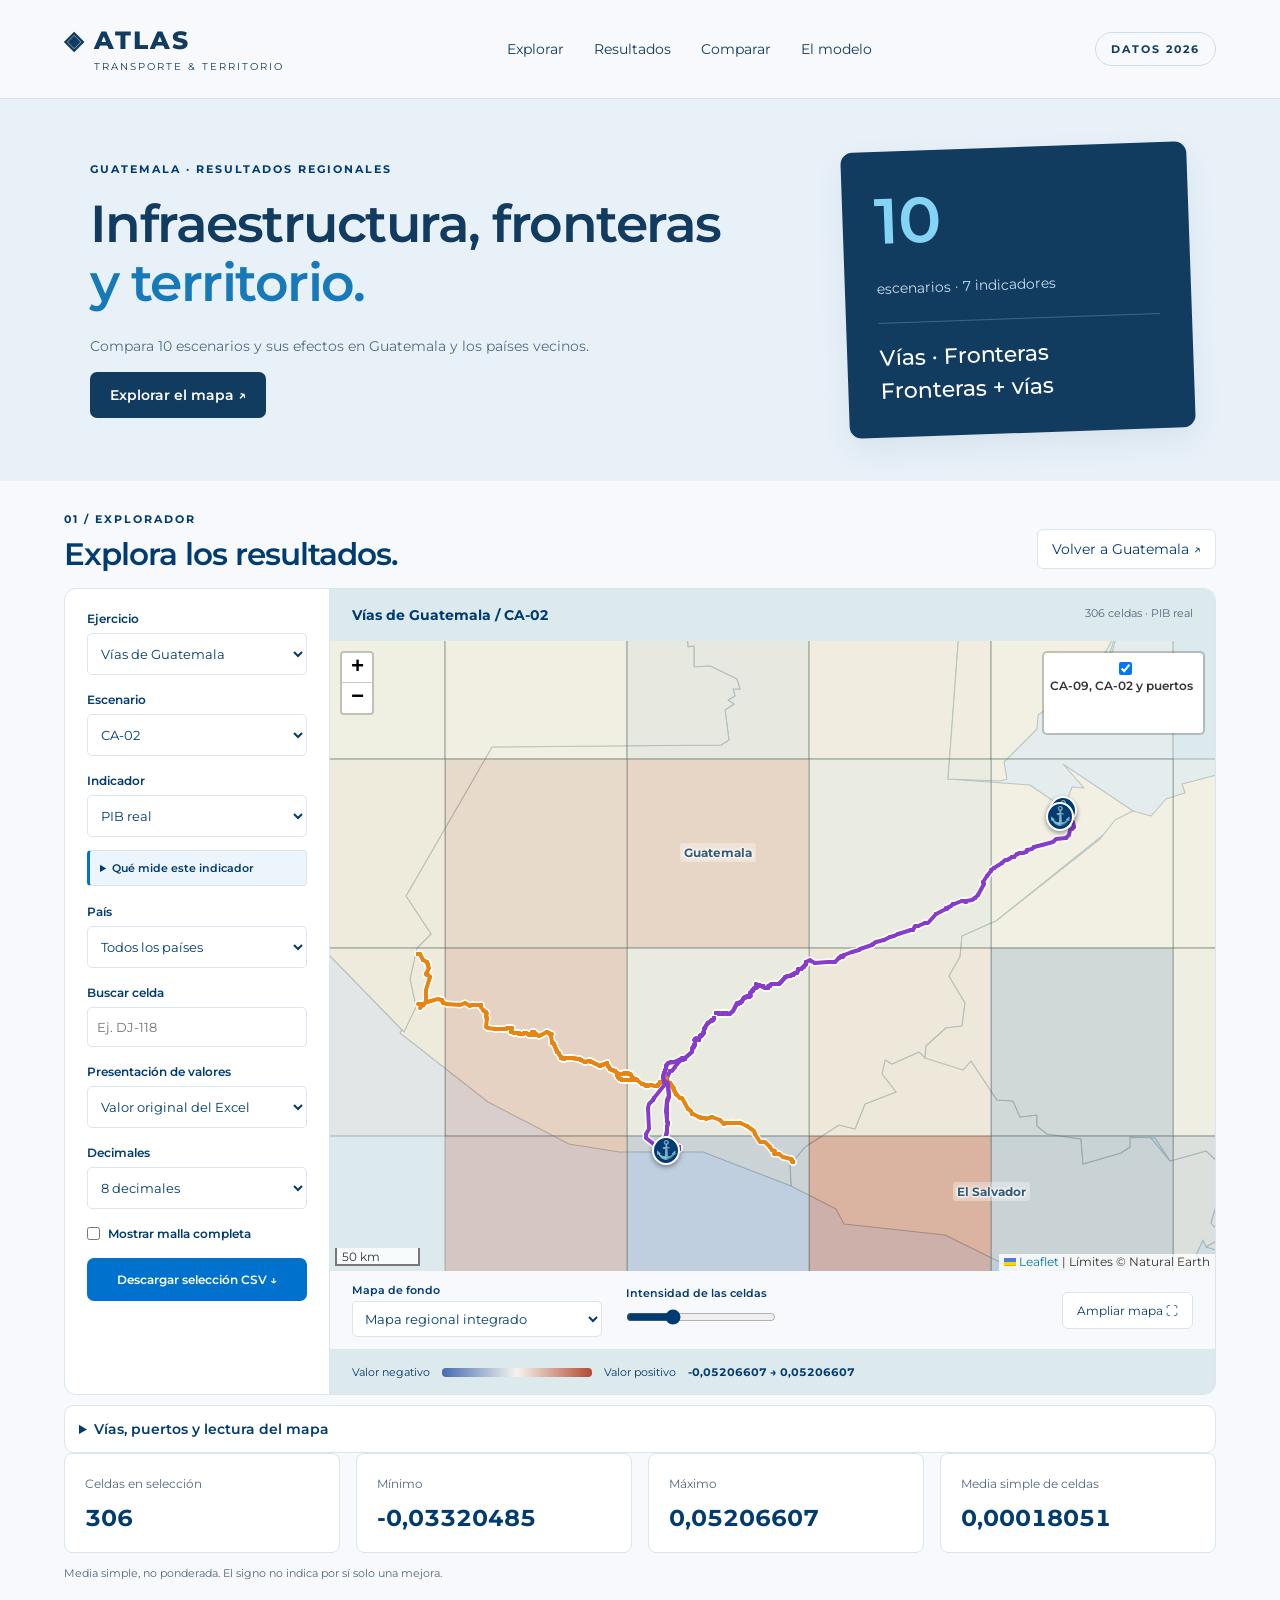
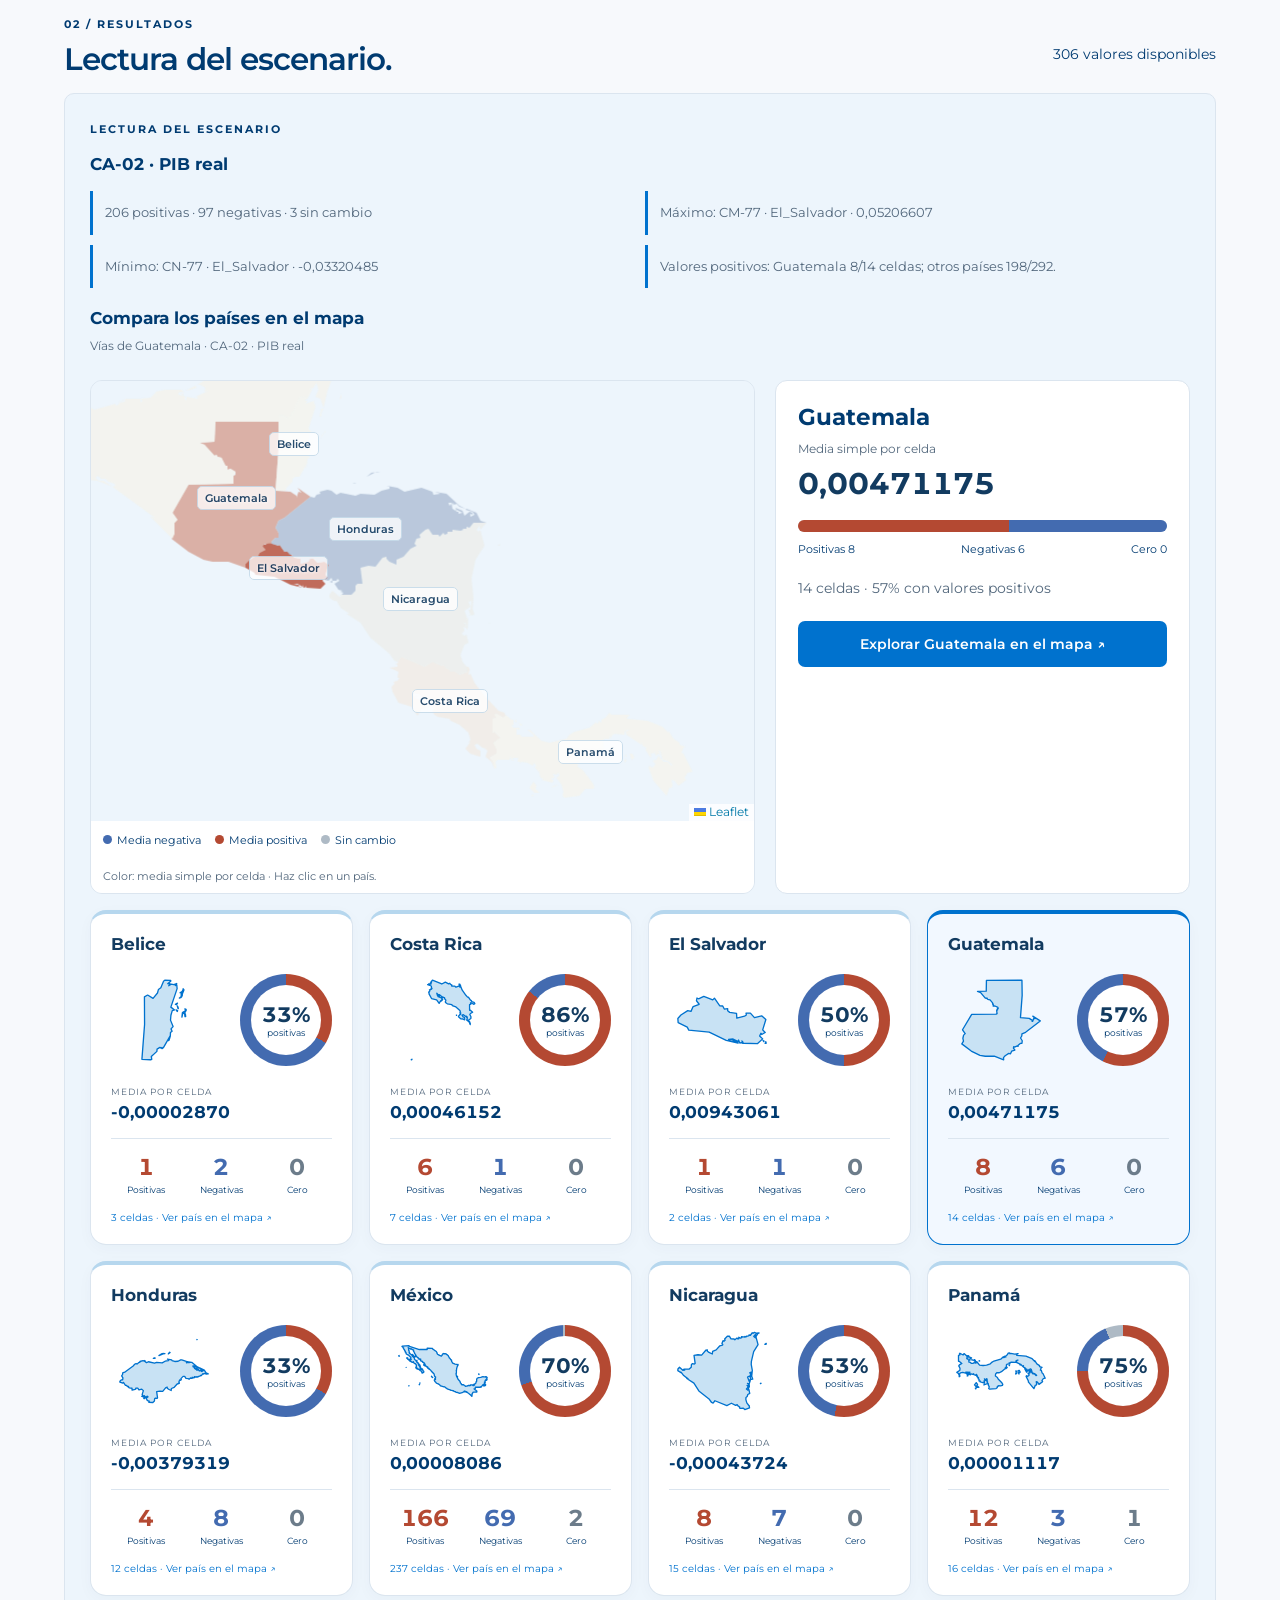
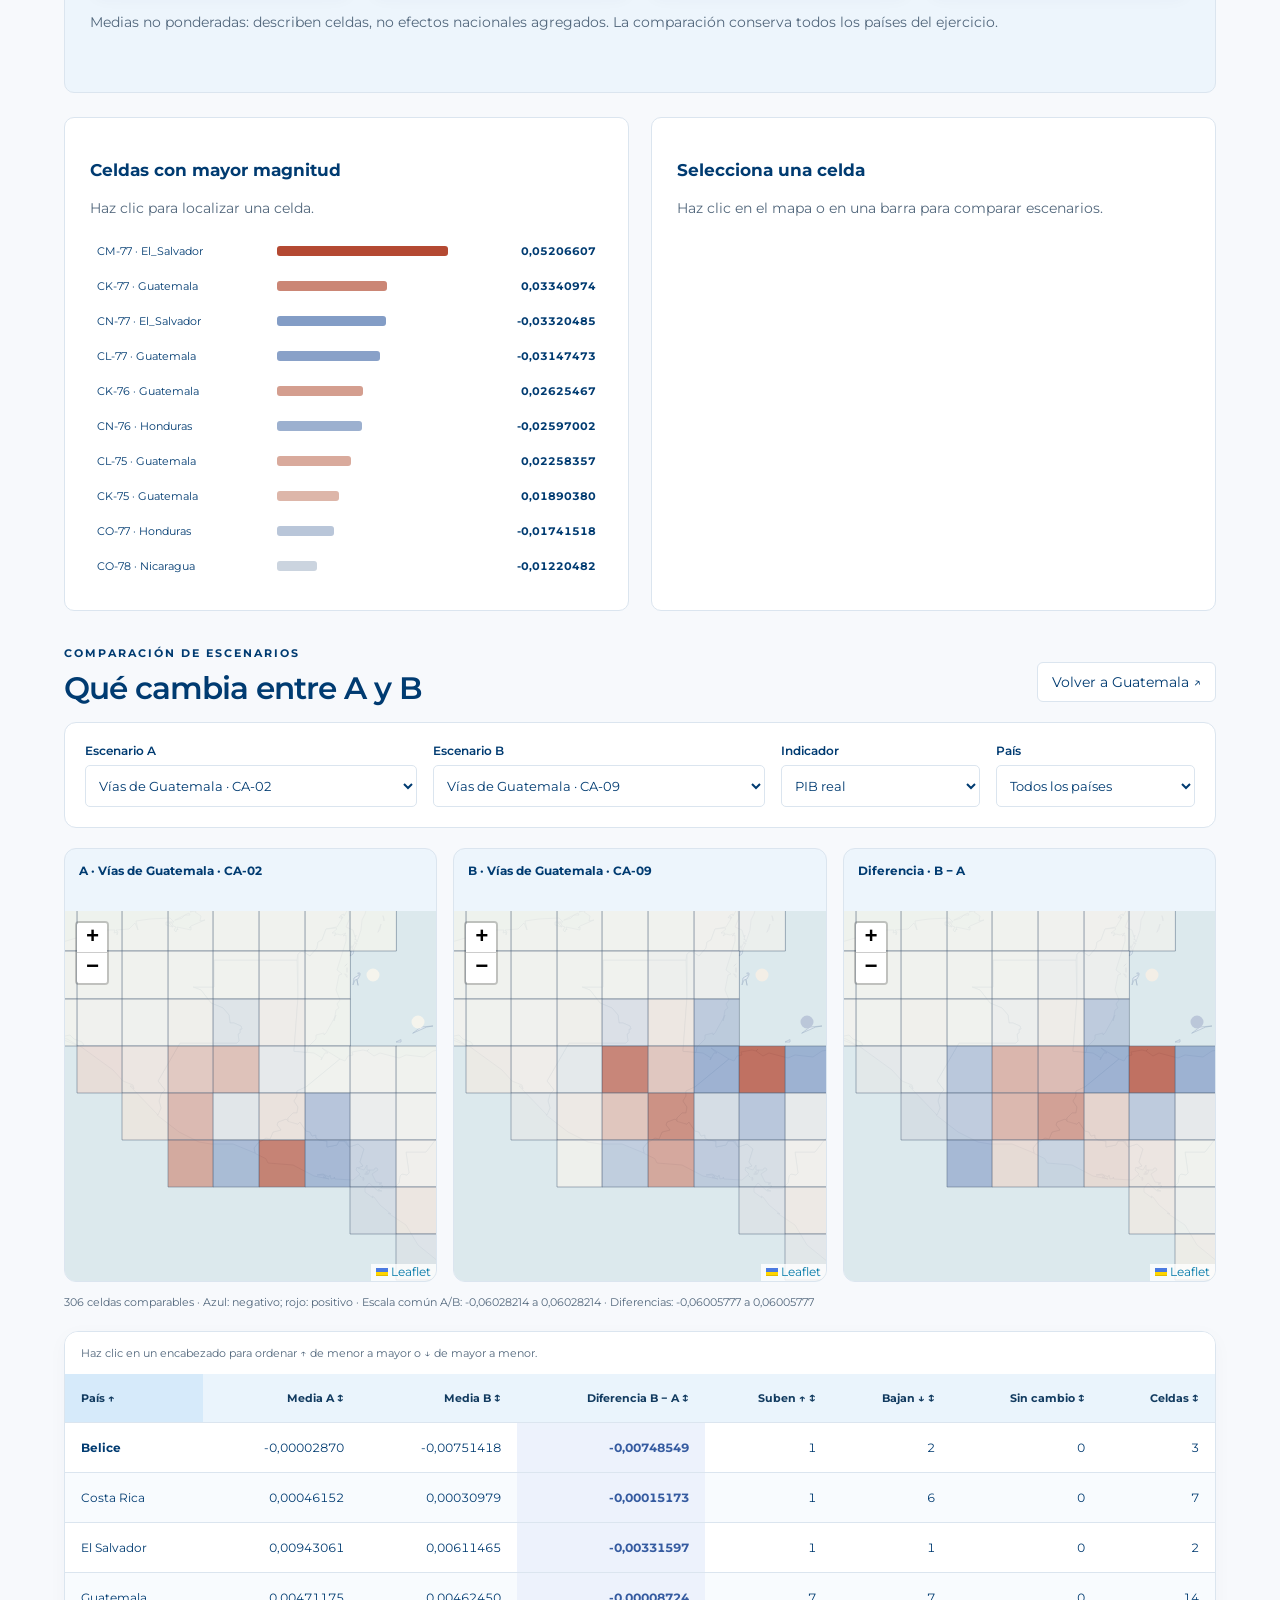
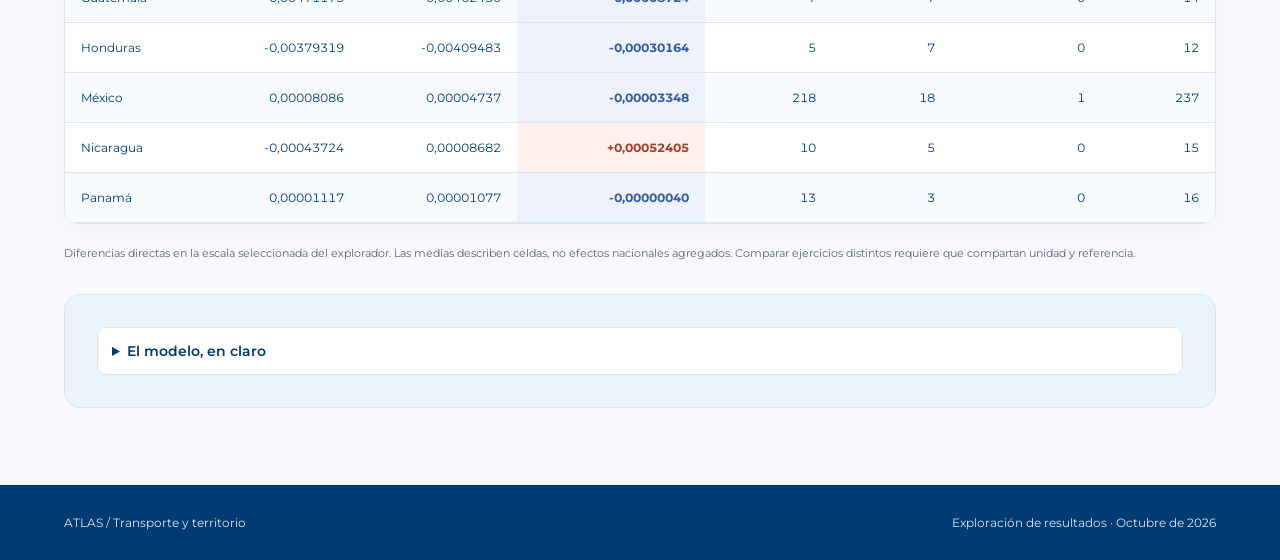
==== commit e02fa02f: "Add files via upload" ====
--- a/index.html
+++ b/index.html
@@ -1,4 +1,4 @@
-<!doctype html><html lang="es"><head><meta charset="utf-8"><meta name="viewport" content="width=device-width,initial-scale=1"><title>Guatemala · Transporte y territorio</title><link rel="stylesheet" href="leaflet.css"><link rel="stylesheet" href="style.css?v=20261009-comparartabla"></head><body>
+<!doctype html><html lang="es"><head><meta charset="utf-8"><meta name="viewport" content="width=device-width,initial-scale=1"><title>Guatemala · Transporte y territorio</title><link rel="stylesheet" href="leaflet.css"><link rel="stylesheet" href="style.css?v=20261009-ordenar"></head><body>
 <header><a class="brand" href="#">◈ ATLAS <small>TRANSPORTE & TERRITORIO</small></a><nav><a href="#explorar">Explorar</a><a href="#resultados">Resultados</a><a href="#comparar">Comparar</a><a href="#modelo">El modelo</a></nav><span class="badge">DATOS 2026</span></header>
 <section class="hero"><div><div class="eyebrow">GUATEMALA · RESULTADOS REGIONALES</div><h1>Infraestructura, fronteras<br><em>y territorio.</em></h1><p>Compara 10 escenarios y sus efectos en Guatemala y los países vecinos.</p><a class="button" href="#explorar">Explorar el mapa ↗</a></div><div class="hero-aside"><span>10</span><p>escenarios · 7 indicadores</p><b>Vías · Fronteras<br>Fronteras + vías</b></div></section>
 <main><section id="explorar"><div class="section-head"><div><span class="eyebrow">01 / EXPLORADOR</span><h2>Explora los resultados.</h2></div><button id="reset">Volver a Guatemala ↗</button></div><div class="workspace"><aside><label>Ejercicio<select id="dataset"></select></label><label>Escenario<select id="scenario"></select></label><label>Indicador<select id="metric"></select></label><details class="indicator-guide"><summary>Qué mide este indicador</summary><b id="indicatorname"></b><p id="indicatorhelp"></p></details><label>País<select id="country"></select></label><label>Buscar celda<input id="search" placeholder="Ej. DJ-118"></label><label>Presentación de valores<select id="unit"><option value="1">Valor original del Excel</option><option value="100">×100: % si el original es proporción</option></select></label><label>Decimales<select id="decimals"><option value="6">6 decimales</option><option value="8" selected>8 decimales</option><option value="10">10 decimales</option></select></label><label class="check"><input type="checkbox" id="grid">Mostrar malla completa</label><button class="button" id="export">Descargar selección CSV ↓</button></aside><div class="map-shell"><div class="map-top"><b id="maptitle">Cargando datos…</b><span id="coverage"></span></div><div id="map"></div><div class="map-tools"><label>Mapa de fondo<select id="basemap"><option value="streets" selected>OpenStreetMap · ciudades y vías</option><option value="local">Mapa regional integrado</option><option value="satellite">Imagen satelital</option></select></label><label>Intensidad de las celdas<input id="opacity" type="range" min="15" max="85" value="35"></label><button id="fullscreen">Ampliar mapa ⛶</button></div><div class="legend"><span>Valor negativo</span><i></i><span>Valor positivo</span><b id="range"></b></div></div></div><details class="map-notes"><summary>Vías, puertos y lectura del mapa</summary><p class="fine"><span style="color:#883ccb">━━ CA-09</span> · <span style="color:#e78512">━━ CA-02</span> · ⚓ Puertos. CA-09 y CA-02 extraídas de la red OpenStreetMap de Guatemala por referencia, nombre y relaciones. Ubicaciones portuarias aproximadas; estas capas no delimitan la intervención. Aleja el mapa para explorar los resultados regionales.</p><p class="fine" id="geonote"></p></details><div class="stats"><article><span>Celdas en selección</span><strong id="n">—</strong></article><article><span>Mínimo</span><strong id="min">—</strong></article><article><span>Máximo</span><strong id="max">—</strong></article><article><span>Media simple de celdas</span><strong id="avg">—</strong></article></div><p class="fine">Media simple, no ponderada. El signo no indica por sí solo una mejora.</p></section>
@@ -9,4 +9,4 @@
 <div class="model-region-callout"><span>Guatemala</span><b>⇄</b><span>Países vecinos</span><p>Los efectos pueden transmitirse mediante mercados conectados.</p></div>
 <h3 class="model-subheading">Tres ejercicios, diez escenarios</h3><div class="model-scenarios infographic-scenarios"><article><span class="scenario-number">3</span><h3>Vías</h3><div class="scenario-chips"><span>CA-02</span><span>CA-09</span><span>Ambas</span></div></article><article><span class="scenario-number">4</span><h3>Fronteras</h3><div class="scenario-chips"><span>Base</span><span>CA-02</span><span>CA-09</span><span>Ambas</span></div></article><article><span class="scenario-number">3</span><h3>Fronteras + vías</h3><div class="scenario-chips"><span>CA-02</span><span>CA-09</span><span>Ambas</span></div></article></div>
 <h3 class="model-subheading">Siete lentes para leer el territorio</h3><div class="model-lenses"><article><span>◈</span><b>PIB real</b><small>Producción real</small></article><article><span>♙</span><b>Población · l</b><small>Distribución territorial</small></article><article><span>↗</span><b>Productividad · τ</b><small>Productividad de la celda</small></article><article><span>♡</span><b>Bienestar · u</b><small>Utilidad de residentes</small></article><article><span>$</span><b>Salarios · w</b><small>Resultado salarial</small></article><article><span>⇄</span><b>Comercio total</b><small>Comercio por celda</small></article><article><span>◎</span><b>Apertura comercial</b><small>Índice de apertura</small></article></div>
-</details></section></main><footer>ATLAS / Transporte y territorio <span>Exploración de resultados · Octubre de 2026</span></footer><script src="leaflet.js"></script><script src="app.js?v=20261009-comparartabla"></script></body></html>
+</details></section></main><footer>ATLAS / Transporte y territorio <span>Exploración de resultados · Octubre de 2026</span></footer><script src="leaflet.js"></script><script src="app.js?v=20261009-ordenar"></script></body></html>
--- a/style.css
+++ b/style.css
@@ -30,3 +30,5 @@
 .compare-infographic{background:white;border:1px solid #dbe5ef;border-radius:18px;padding:20px;box-shadow:0 5px 20px #123b6008;overflow:hidden}.compare-country-head{position:relative;min-height:74px;padding-right:80px}.compare-country-head h4{font-size:19px;color:#123b60;margin:0 0 8px}.compare-country-head>small{font-size:10px;color:#52677c}.compare-country-head .country-silhouette{position:absolute;right:0;top:-10px;width:70px;height:70px}.compare-change{background:#edf5fc;border-radius:12px;padding:14px;margin:4px 0 8px}.compare-change>small{display:block;font-size:9px;letter-spacing:.7px;font-weight:600;color:#52677c}.compare-change strong{display:block;font-size:clamp(16px,1.55vw,23px);font-variant-numeric:tabular-nums;margin:8px 0}.compare-change>span{font-size:10px;font-weight:600}.compare-change.up{color:#a63d29;background:#fff1ed}.compare-change.down{color:#355ba0;background:#edf2fc}.compare-change.unchanged{color:#52677c;background:#f0f3f6}.compare-dumbbell svg{display:block;width:100%;height:64px}.compare-values{display:flex;justify-content:space-between;gap:10px;margin:0 0 18px}.compare-values>div{min-width:0}.compare-values span{font-size:10px;color:#52677c}.compare-values span:before{content:'';display:inline-block;width:8px;height:8px;border:2px solid #003b71;border-radius:50%;margin-right:5px}.compare-values>div+div span:before{background:#0072ce;border-color:#0072ce}.compare-values b{display:block;font-size:11px;font-variant-numeric:tabular-nums;color:#123b60;margin-top:5px;white-space:nowrap}.compare-direction-counts{display:grid;grid-template-columns:repeat(3,1fr);gap:6px;margin-top:12px;text-align:center}.compare-direction-counts b{display:block;font-size:22px}.compare-direction-counts small{font-size:9px;color:#52677c}.compare-infographic .sign-strip{height:8px}@media(max-width:480px){.compare-cards{grid-template-columns:1fr}.compare-change strong{font-size:25px}.compare-values b{font-size:13px}}
 
 #compareCards{display:block}.compare-table-wrap{max-height:none;margin:20px 0;border-radius:14px;box-shadow:0 5px 20px #123b6008}.compare-table-wrap th{font-size:11px;padding:17px 16px;background:#eaf4fc;color:#123b60;white-space:nowrap}.compare-table-wrap td{padding:17px 16px;font-size:12px;font-variant-numeric:tabular-nums;white-space:nowrap}.compare-table-wrap td:not(:first-child),.compare-table-wrap th:not(:first-child){text-align:right}.compare-table-wrap tbody tr{cursor:default}.compare-table-wrap tbody tr:nth-child(even){background:#f8fbfe}.compare-table-wrap tbody tr:first-child td:first-child{font-weight:700}.compare-table-wrap .delta-cell{font-weight:700}.compare-table-wrap .delta-up{color:#a63d29;background:#fff1ed}.compare-table-wrap .delta-down{color:#355ba0;background:#edf2fc}.compare-table-wrap .delta-zero{color:#52677c;background:#f0f3f6}
+
+.compare-table-wrap caption{text-align:left;padding:14px 16px;color:#52677c;font-size:11px;background:white}.compare-table-wrap .sort-column{border:0;background:transparent;padding:0;color:#123b60;font-size:11px;font-weight:700;white-space:nowrap}.sort-column:focus-visible{outline:2px solid #0072ce;outline-offset:5px}.compare-table-wrap th[aria-sort=ascending],.compare-table-wrap th[aria-sort=descending]{background:#d6eafa}
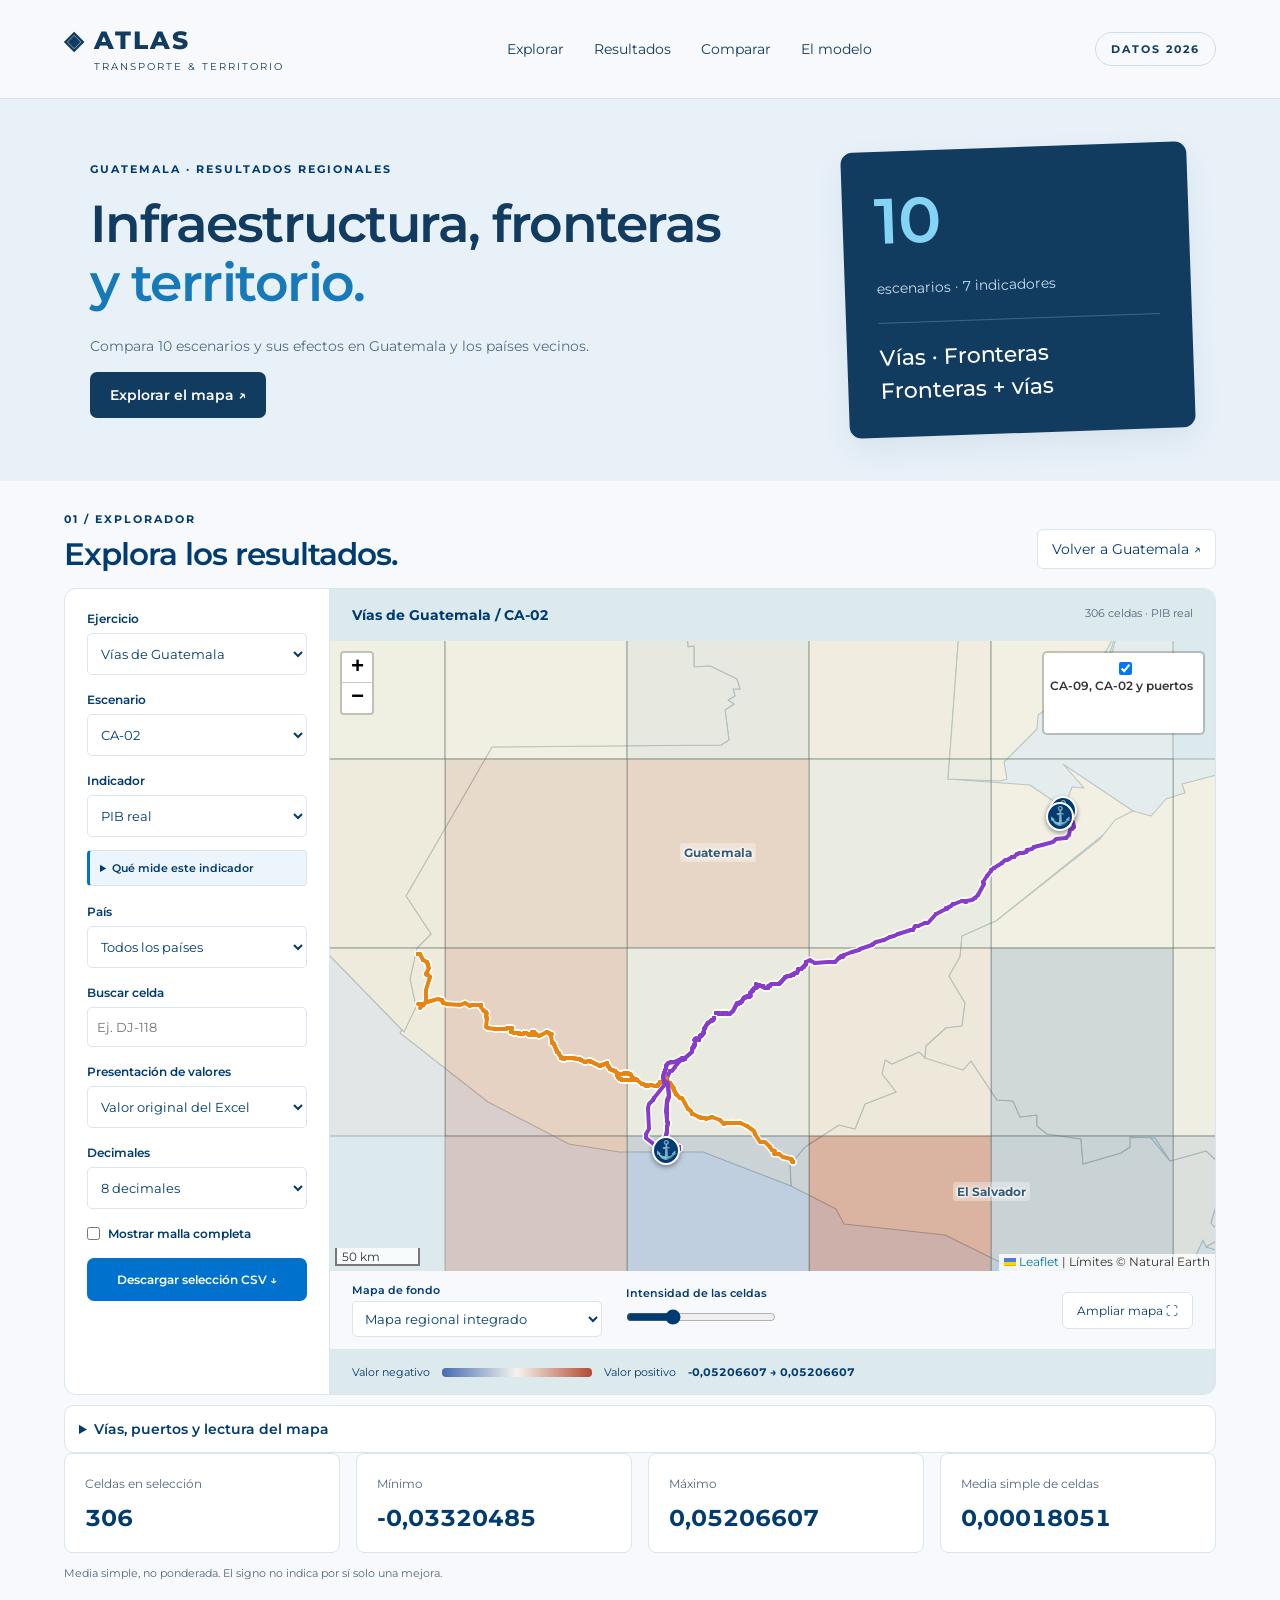
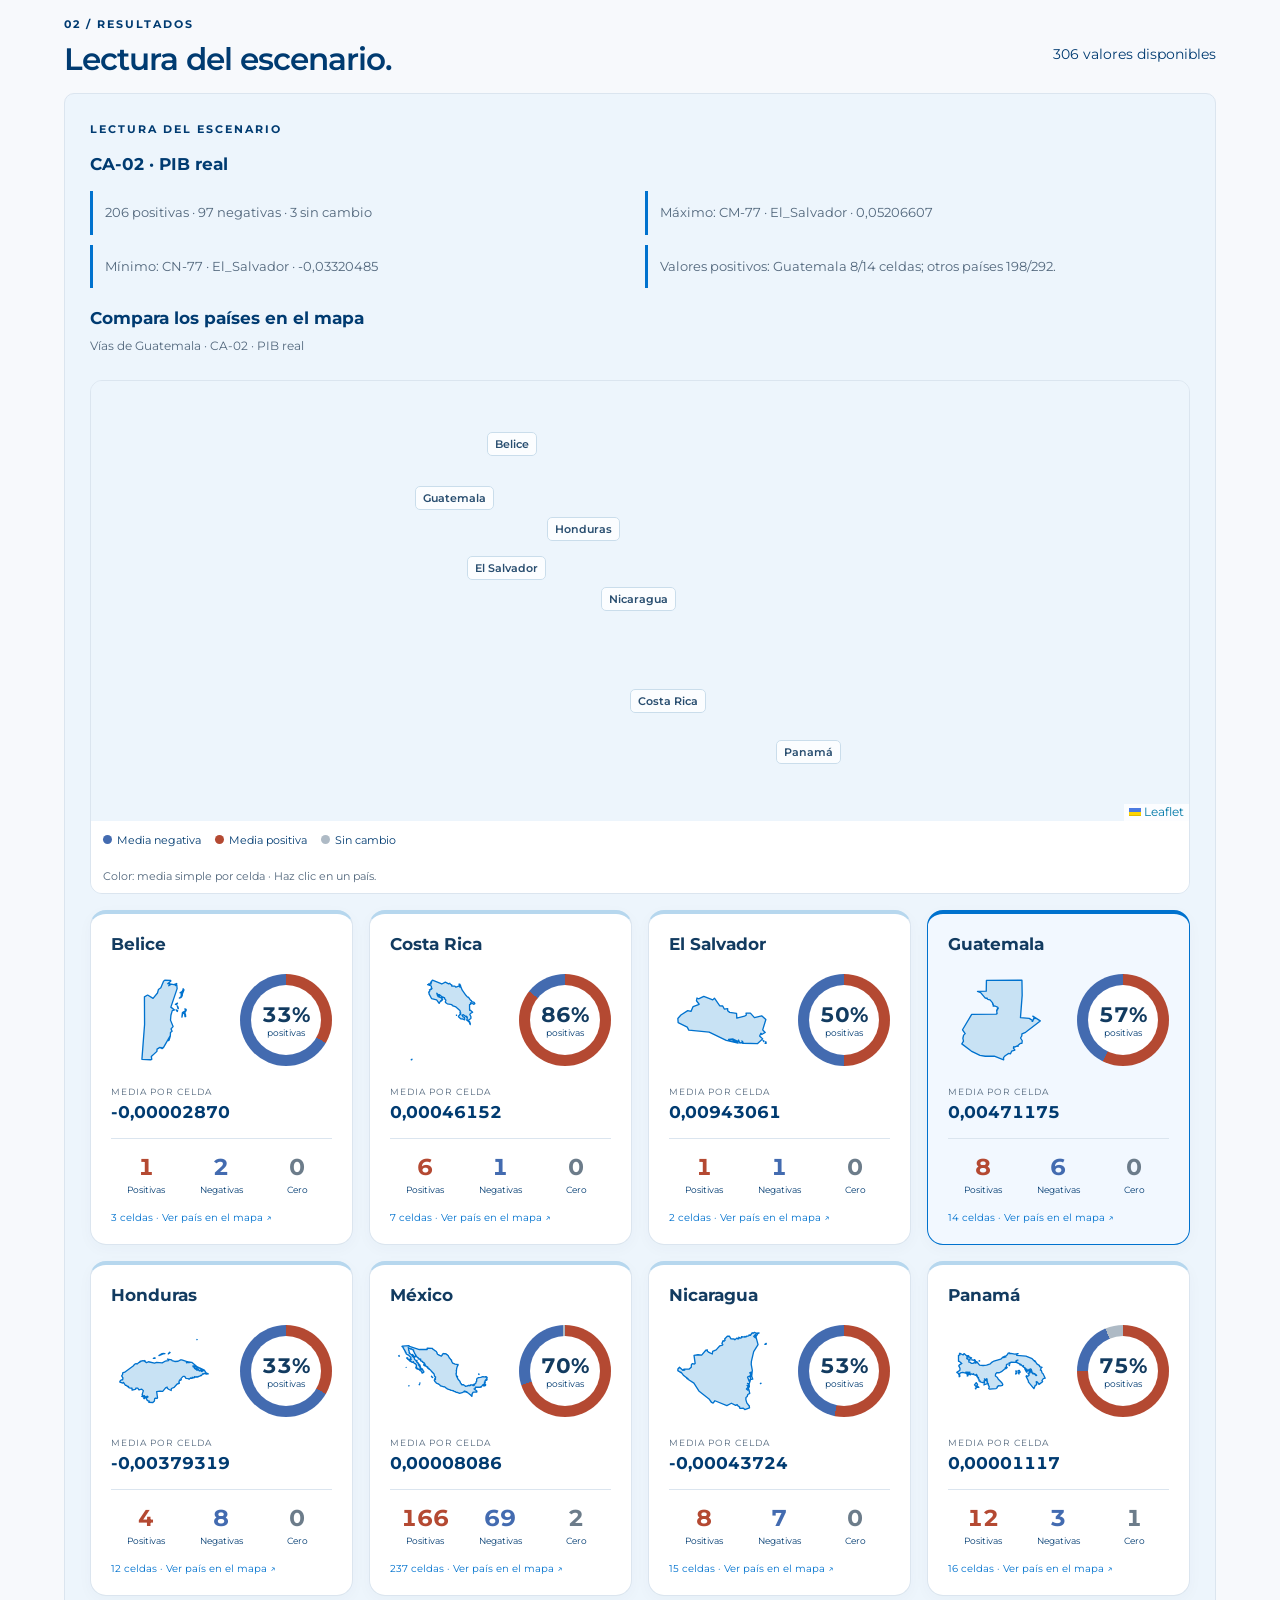
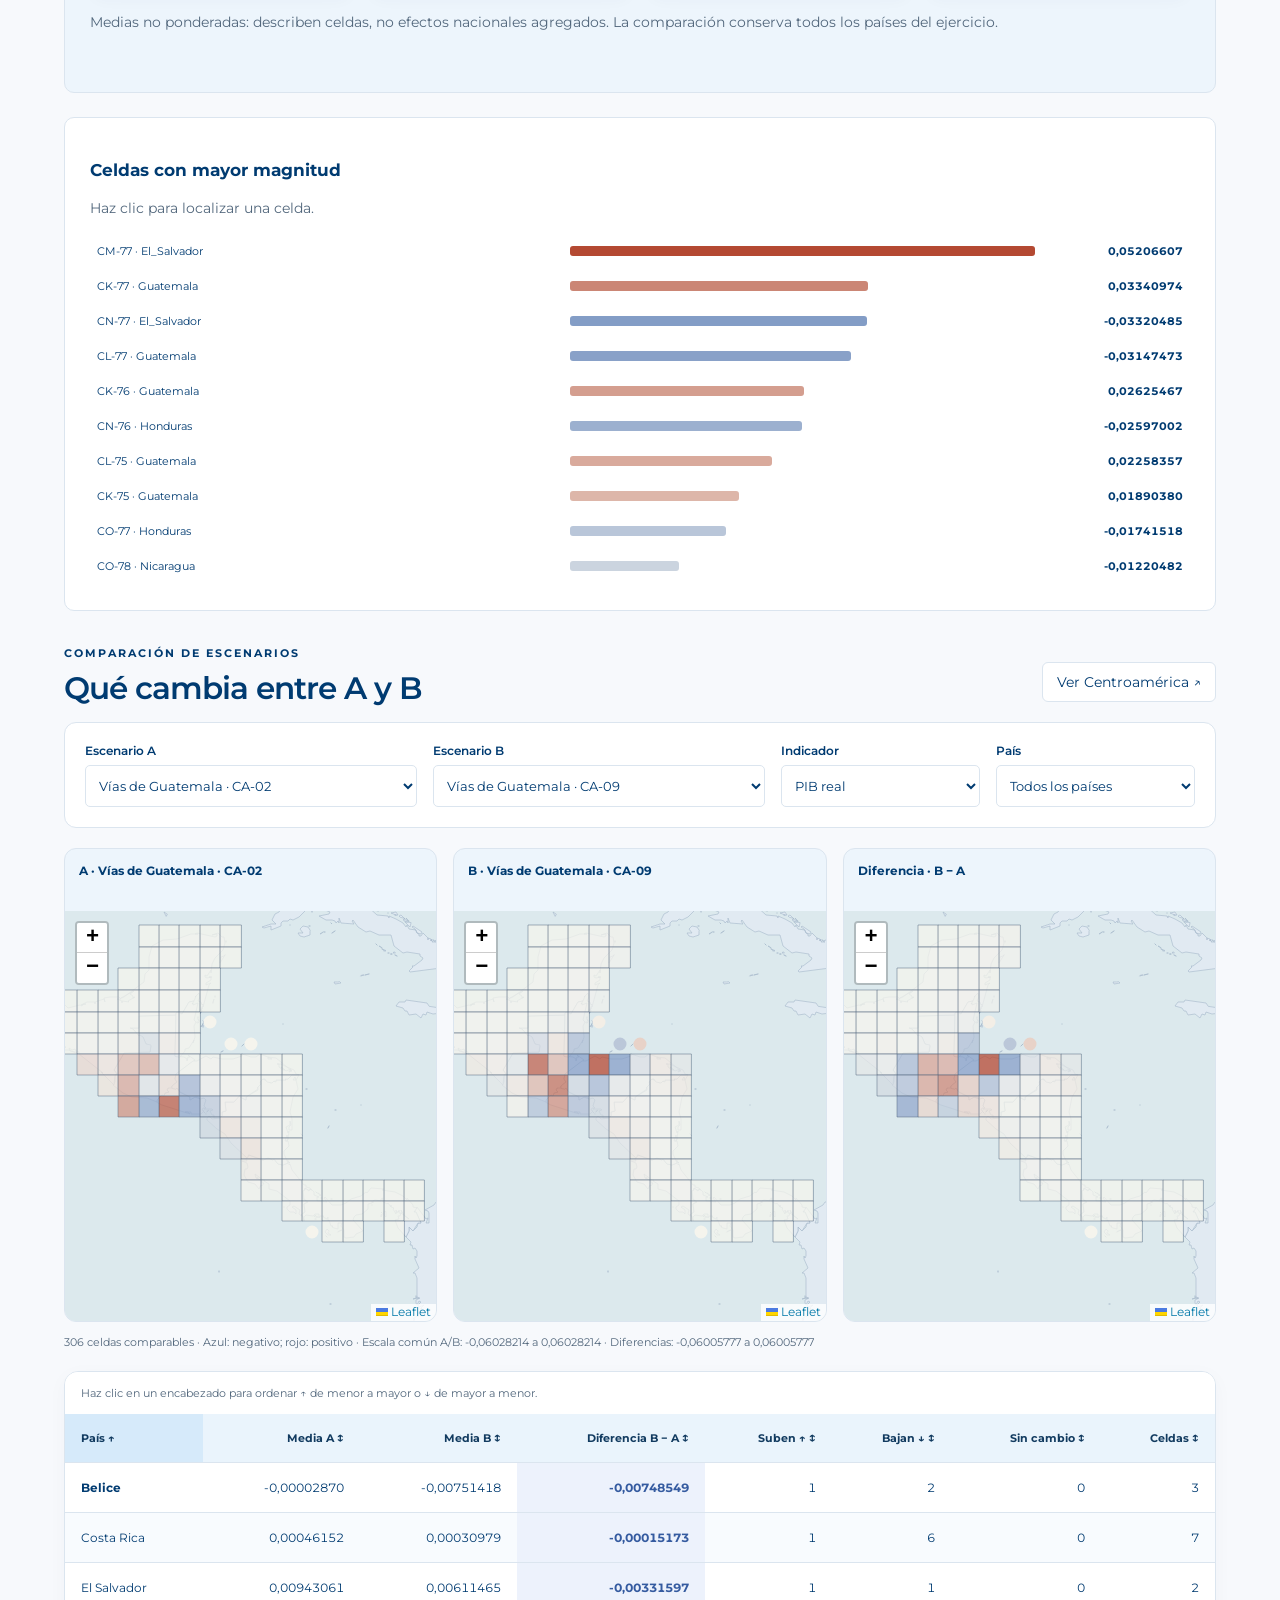
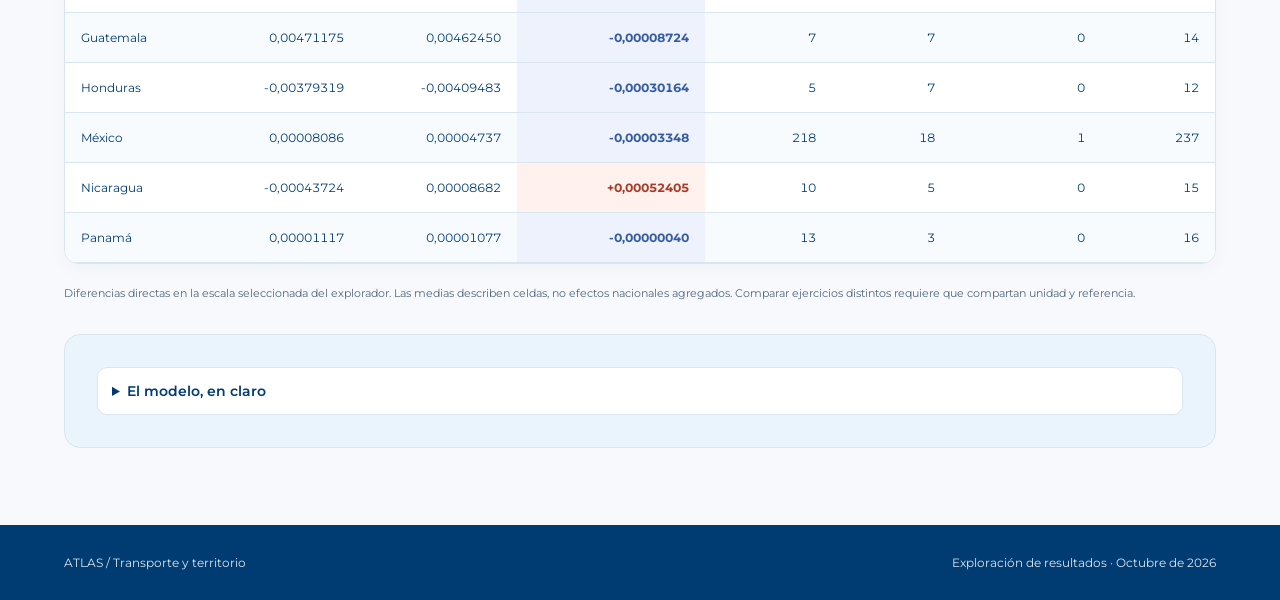
==== commit 42b5d4ad: "Add files via upload" ====
--- a/index.html
+++ b/index.html
@@ -1,12 +1,12 @@
-<!doctype html><html lang="es"><head><meta charset="utf-8"><meta name="viewport" content="width=device-width,initial-scale=1"><title>Guatemala · Transporte y territorio</title><link rel="stylesheet" href="leaflet.css"><link rel="stylesheet" href="style.css?v=20261009-ordenar"></head><body>
+<!doctype html><html lang="es"><head><meta charset="utf-8"><meta name="viewport" content="width=device-width,initial-scale=1"><title>Guatemala · Transporte y territorio</title><link rel="stylesheet" href="leaflet.css"><link rel="stylesheet" href="style.css?v=20261009-regional"></head><body>
 <header><a class="brand" href="#">◈ ATLAS <small>TRANSPORTE & TERRITORIO</small></a><nav><a href="#explorar">Explorar</a><a href="#resultados">Resultados</a><a href="#comparar">Comparar</a><a href="#modelo">El modelo</a></nav><span class="badge">DATOS 2026</span></header>
 <section class="hero"><div><div class="eyebrow">GUATEMALA · RESULTADOS REGIONALES</div><h1>Infraestructura, fronteras<br><em>y territorio.</em></h1><p>Compara 10 escenarios y sus efectos en Guatemala y los países vecinos.</p><a class="button" href="#explorar">Explorar el mapa ↗</a></div><div class="hero-aside"><span>10</span><p>escenarios · 7 indicadores</p><b>Vías · Fronteras<br>Fronteras + vías</b></div></section>
 <main><section id="explorar"><div class="section-head"><div><span class="eyebrow">01 / EXPLORADOR</span><h2>Explora los resultados.</h2></div><button id="reset">Volver a Guatemala ↗</button></div><div class="workspace"><aside><label>Ejercicio<select id="dataset"></select></label><label>Escenario<select id="scenario"></select></label><label>Indicador<select id="metric"></select></label><details class="indicator-guide"><summary>Qué mide este indicador</summary><b id="indicatorname"></b><p id="indicatorhelp"></p></details><label>País<select id="country"></select></label><label>Buscar celda<input id="search" placeholder="Ej. DJ-118"></label><label>Presentación de valores<select id="unit"><option value="1">Valor original del Excel</option><option value="100">×100: % si el original es proporción</option></select></label><label>Decimales<select id="decimals"><option value="6">6 decimales</option><option value="8" selected>8 decimales</option><option value="10">10 decimales</option></select></label><label class="check"><input type="checkbox" id="grid">Mostrar malla completa</label><button class="button" id="export">Descargar selección CSV ↓</button></aside><div class="map-shell"><div class="map-top"><b id="maptitle">Cargando datos…</b><span id="coverage"></span></div><div id="map"></div><div class="map-tools"><label>Mapa de fondo<select id="basemap"><option value="streets" selected>OpenStreetMap · ciudades y vías</option><option value="local">Mapa regional integrado</option><option value="satellite">Imagen satelital</option></select></label><label>Intensidad de las celdas<input id="opacity" type="range" min="15" max="85" value="35"></label><button id="fullscreen">Ampliar mapa ⛶</button></div><div class="legend"><span>Valor negativo</span><i></i><span>Valor positivo</span><b id="range"></b></div></div></div><details class="map-notes"><summary>Vías, puertos y lectura del mapa</summary><p class="fine"><span style="color:#883ccb">━━ CA-09</span> · <span style="color:#e78512">━━ CA-02</span> · ⚓ Puertos. CA-09 y CA-02 extraídas de la red OpenStreetMap de Guatemala por referencia, nombre y relaciones. Ubicaciones portuarias aproximadas; estas capas no delimitan la intervención. Aleja el mapa para explorar los resultados regionales.</p><p class="fine" id="geonote"></p></details><div class="stats"><article><span>Celdas en selección</span><strong id="n">—</strong></article><article><span>Mínimo</span><strong id="min">—</strong></article><article><span>Máximo</span><strong id="max">—</strong></article><article><span>Media simple de celdas</span><strong id="avg">—</strong></article></div><p class="fine">Media simple, no ponderada. El signo no indica por sí solo una mejora.</p></section>
-<section id="resultados"><div class="section-head"><div><span class="eyebrow">02 / RESULTADOS</span><h2>Lectura del escenario.</h2></div><span id="count"></span></div><div class="card analysis-card"><span class="eyebrow">LECTURA DEL ESCENARIO</span><h3 id="analysistitle"></h3><div id="analysis"></div><section class="comparison-section" aria-label="Comparación regional"><div class="comparison-head"><div><h3>Compara los países en el mapa</h3><p id="countrycaption"></p></div></div><div class="comparison-layout"><div class="comparison-map-shell"><div id="countrymap" aria-label="Mapa de medias por celda por país"></div><div class="comparison-legend"><span><i style="background:#436bb0"></i>Media negativa</span><span><i style="background:#b44932"></i>Media positiva</span><span><i style="background:#aebac5"></i>Sin cambio</span></div><div class="countrymap-subtitle">Color: media simple por celda · Haz clic en un país.</div></div><article class="country-focus" id="countryfocus"></article></div><div id="countrycards" class="country-cards"></div><p class="fine">Medias no ponderadas: describen celdas, no efectos nacionales agregados. La comparación conserva todos los países del ejercicio.</p></section></div><div class="results"><div class="card"><h3>Celdas con mayor magnitud</h3><p>Haz clic para localizar una celda.</p><div id="bars"></div></div><div class="card detail"><h3 id="detailtitle">Selecciona una celda</h3><p id="detailtext">Haz clic en el mapa o en una barra para comparar escenarios.</p><div id="comparison"></div></div></div></section>
-<section id="comparar"><div class="section-head"><div><span class="eyebrow">COMPARACIÓN DE ESCENARIOS</span><h2>Qué cambia entre A y B</h2></div><button id="comparehome">Volver a Guatemala ↗</button></div><div class="compare-controls"><label>Escenario A<select id="compareA"></select></label><label>Escenario B<select id="compareB"></select></label><label>Indicador<select id="compareMetric"></select></label><label>País<select id="compareCountry"></select></label></div><div class="compare-maps"><article class="comparison-map-shell"><h3 id="compareTitleA"></h3><div id="compareMapA" class="compare-map"></div></article><article class="comparison-map-shell"><h3 id="compareTitleB"></h3><div id="compareMapB" class="compare-map"></div></article><article class="comparison-map-shell"><h3>Diferencia · B − A</h3><div id="compareMapD" class="compare-map"></div></article></div><p class="fine" id="compareScale"></p><div id="compareCards" class="compare-cards"></div><p class="fine">Diferencias directas en la escala seleccionada del explorador. Las medias describen celdas, no efectos nacionales agregados. Comparar ejercicios distintos requiere que compartan unidad y referencia.</p></section><section id="modelo" class="model-section"><details><summary>El modelo, en claro</summary><div class="model-visual-title"><span class="eyebrow">ASÍ FUNCIONA EL EJERCICIO</span><h2>Mejor conexión → respuestas económicas → efectos regionales</h2></div>
+<section id="resultados"><div class="section-head"><div><span class="eyebrow">02 / RESULTADOS</span><h2>Lectura del escenario.</h2></div><span id="count"></span></div><div class="card analysis-card"><span class="eyebrow">LECTURA DEL ESCENARIO</span><h3 id="analysistitle"></h3><div id="analysis"></div><section class="comparison-section" aria-label="Comparación regional"><div class="comparison-head"><div><h3>Compara los países en el mapa</h3><p id="countrycaption"></p></div></div><div class="comparison-layout"><div class="comparison-map-shell"><div id="countrymap" aria-label="Mapa de medias por celda por país"></div><div class="comparison-legend"><span><i style="background:#436bb0"></i>Media negativa</span><span><i style="background:#b44932"></i>Media positiva</span><span><i style="background:#aebac5"></i>Sin cambio</span></div><div class="countrymap-subtitle">Color: media simple por celda · Haz clic en un país.</div></div></div><div id="countrycards" class="country-cards"></div><p class="fine">Medias no ponderadas: describen celdas, no efectos nacionales agregados. La comparación conserva todos los países del ejercicio.</p></section></div><div class="results"><div class="card"><h3>Celdas con mayor magnitud</h3><p>Haz clic para localizar una celda.</p><div id="bars"></div></div></div></section>
+<section id="comparar"><div class="section-head"><div><span class="eyebrow">COMPARACIÓN DE ESCENARIOS</span><h2>Qué cambia entre A y B</h2></div><button id="comparehome">Ver Centroamérica ↗</button></div><div class="compare-controls"><label>Escenario A<select id="compareA"></select></label><label>Escenario B<select id="compareB"></select></label><label>Indicador<select id="compareMetric"></select></label><label>País<select id="compareCountry"></select></label></div><div class="compare-maps"><article class="comparison-map-shell"><h3 id="compareTitleA"></h3><div id="compareMapA" class="compare-map"></div></article><article class="comparison-map-shell"><h3 id="compareTitleB"></h3><div id="compareMapB" class="compare-map"></div></article><article class="comparison-map-shell"><h3>Diferencia · B − A</h3><div id="compareMapD" class="compare-map"></div></article></div><p class="fine" id="compareScale"></p><div id="compareCards" class="compare-cards"></div><p class="fine">Diferencias directas en la escala seleccionada del explorador. Las medias describen celdas, no efectos nacionales agregados. Comparar ejercicios distintos requiere que compartan unidad y referencia.</p></section><section id="modelo" class="model-section"><details><summary>El modelo, en claro</summary><div class="model-visual-title"><span class="eyebrow">ASÍ FUNCIONA EL EJERCICIO</span><h2>Mejor conexión → respuestas económicas → efectos regionales</h2></div>
 <div class="model-facts"><article><strong>306</strong><span>celdas regionales</span></article><article><strong>1° × 1°</strong><span>malla de referencia</span></article><article><strong>10</strong><span>escenarios</span></article><article><strong>7</strong><span>indicadores</span></article></div>
 <div class="model-visual-flow"><article><div class="model-symbol">⇄</div><small>01 / INTERVENCIÓN</small><h3>Vías y fronteras</h3><p>CA-02 · CA-09 · Fricciones fronterizas</p></article><article><div class="model-symbol">◎</div><small>02 / CONECTIVIDAD</small><h3>Acceso a mercados</h3><p>Cambian los costos de conectar territorios.</p></article><article><div class="model-symbol">⚙</div><small>03 / RESPUESTA</small><h3>Hogares y empresas</h3><p>Se ajustan comercio, producción y localización.</p></article><article><div class="model-symbol">▦</div><small>04 / RESULTADOS</small><h3>Efectos por celda</h3><p>Distintos signos y magnitudes en la región.</p></article></div>
 <div class="model-region-callout"><span>Guatemala</span><b>⇄</b><span>Países vecinos</span><p>Los efectos pueden transmitirse mediante mercados conectados.</p></div>
 <h3 class="model-subheading">Tres ejercicios, diez escenarios</h3><div class="model-scenarios infographic-scenarios"><article><span class="scenario-number">3</span><h3>Vías</h3><div class="scenario-chips"><span>CA-02</span><span>CA-09</span><span>Ambas</span></div></article><article><span class="scenario-number">4</span><h3>Fronteras</h3><div class="scenario-chips"><span>Base</span><span>CA-02</span><span>CA-09</span><span>Ambas</span></div></article><article><span class="scenario-number">3</span><h3>Fronteras + vías</h3><div class="scenario-chips"><span>CA-02</span><span>CA-09</span><span>Ambas</span></div></article></div>
 <h3 class="model-subheading">Siete lentes para leer el territorio</h3><div class="model-lenses"><article><span>◈</span><b>PIB real</b><small>Producción real</small></article><article><span>♙</span><b>Población · l</b><small>Distribución territorial</small></article><article><span>↗</span><b>Productividad · τ</b><small>Productividad de la celda</small></article><article><span>♡</span><b>Bienestar · u</b><small>Utilidad de residentes</small></article><article><span>$</span><b>Salarios · w</b><small>Resultado salarial</small></article><article><span>⇄</span><b>Comercio total</b><small>Comercio por celda</small></article><article><span>◎</span><b>Apertura comercial</b><small>Índice de apertura</small></article></div>
-</details></section></main><footer>ATLAS / Transporte y territorio <span>Exploración de resultados · Octubre de 2026</span></footer><script src="leaflet.js"></script><script src="app.js?v=20261009-ordenar"></script></body></html>
+</details></section></main><footer>ATLAS / Transporte y territorio <span>Exploración de resultados · Octubre de 2026</span></footer><script src="leaflet.js"></script><script src="app.js?v=20261009-regional"></script></body></html>
--- a/style.css
+++ b/style.css
@@ -32,3 +32,5 @@
 #compareCards{display:block}.compare-table-wrap{max-height:none;margin:20px 0;border-radius:14px;box-shadow:0 5px 20px #123b6008}.compare-table-wrap th{font-size:11px;padding:17px 16px;background:#eaf4fc;color:#123b60;white-space:nowrap}.compare-table-wrap td{padding:17px 16px;font-size:12px;font-variant-numeric:tabular-nums;white-space:nowrap}.compare-table-wrap td:not(:first-child),.compare-table-wrap th:not(:first-child){text-align:right}.compare-table-wrap tbody tr{cursor:default}.compare-table-wrap tbody tr:nth-child(even){background:#f8fbfe}.compare-table-wrap tbody tr:first-child td:first-child{font-weight:700}.compare-table-wrap .delta-cell{font-weight:700}.compare-table-wrap .delta-up{color:#a63d29;background:#fff1ed}.compare-table-wrap .delta-down{color:#355ba0;background:#edf2fc}.compare-table-wrap .delta-zero{color:#52677c;background:#f0f3f6}
 
 .compare-table-wrap caption{text-align:left;padding:14px 16px;color:#52677c;font-size:11px;background:white}.compare-table-wrap .sort-column{border:0;background:transparent;padding:0;color:#123b60;font-size:11px;font-weight:700;white-space:nowrap}.sort-column:focus-visible{outline:2px solid #0072ce;outline-offset:5px}.compare-table-wrap th[aria-sort=ascending],.compare-table-wrap th[aria-sort=descending]{background:#d6eafa}
+
+.comparison-layout{grid-template-columns:1fr}.results{grid-template-columns:1fr}#countrymap{height:440px}.compare-map{height:410px}
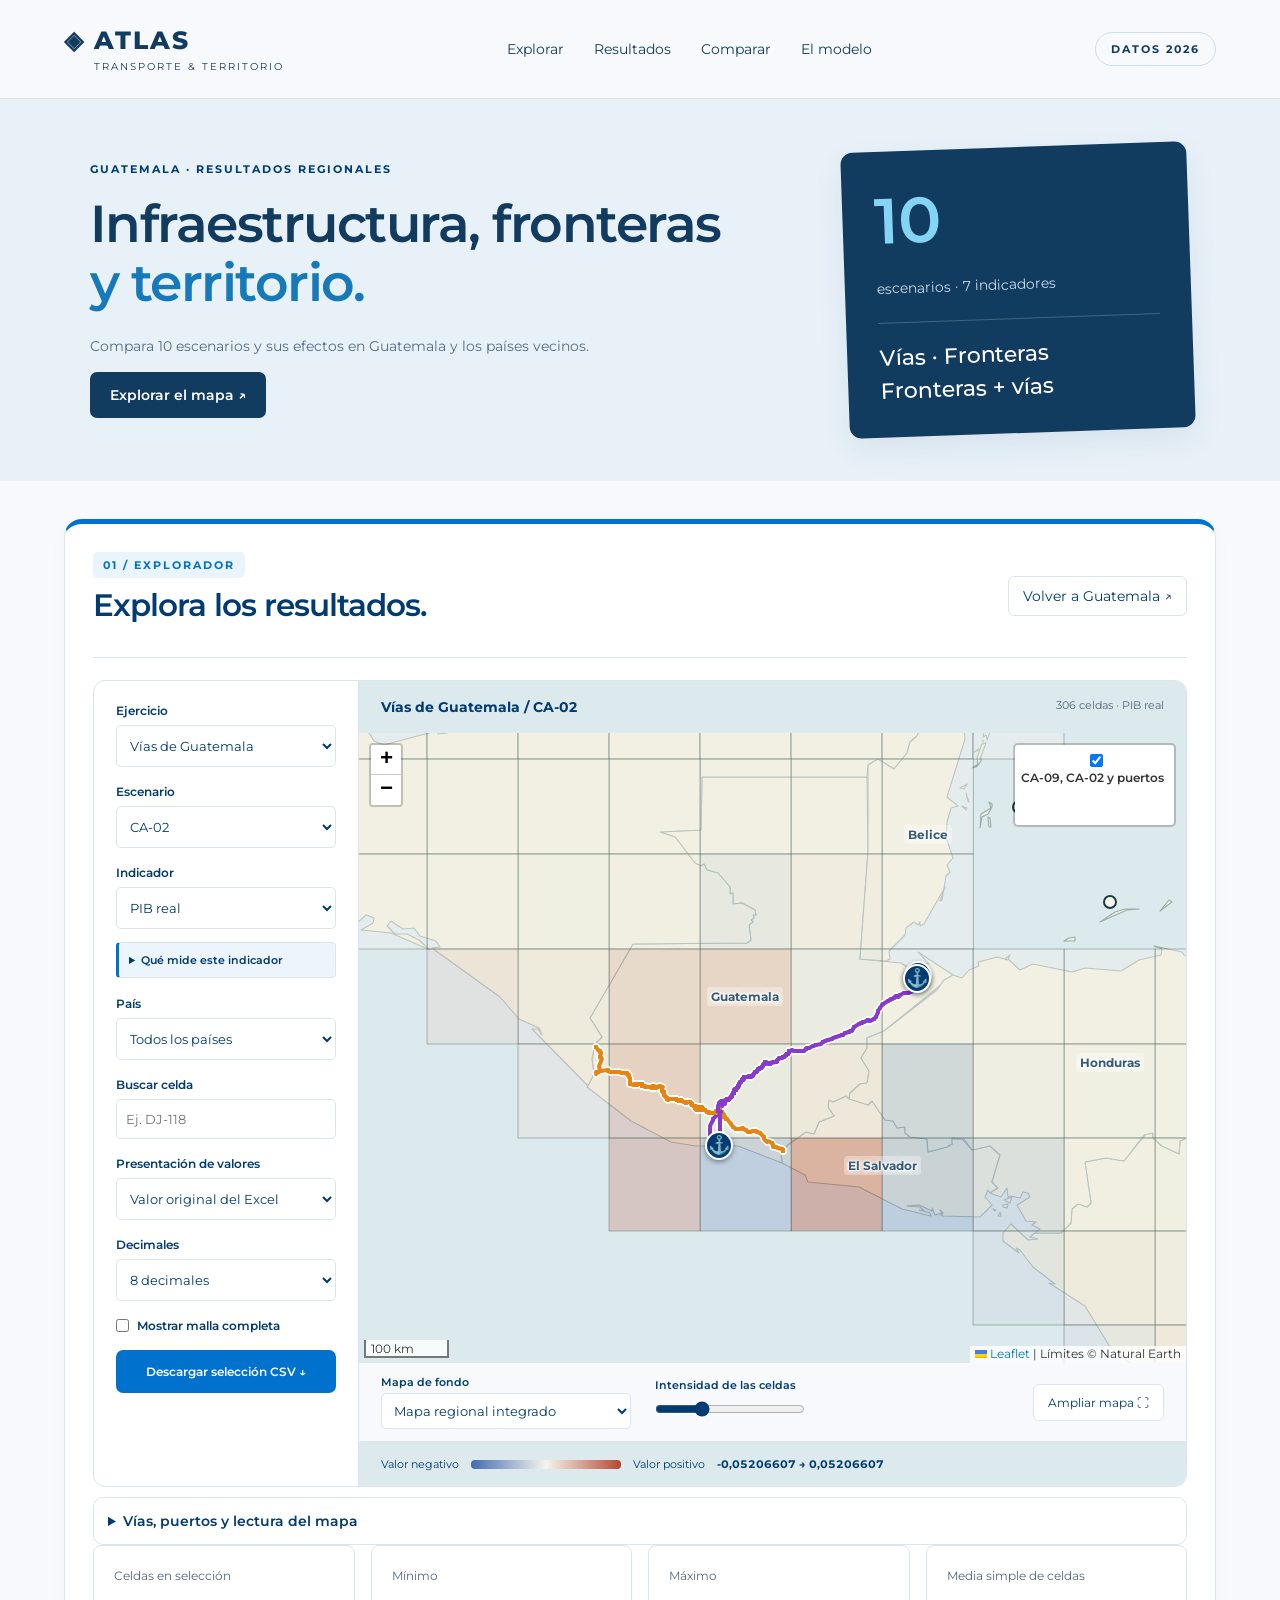
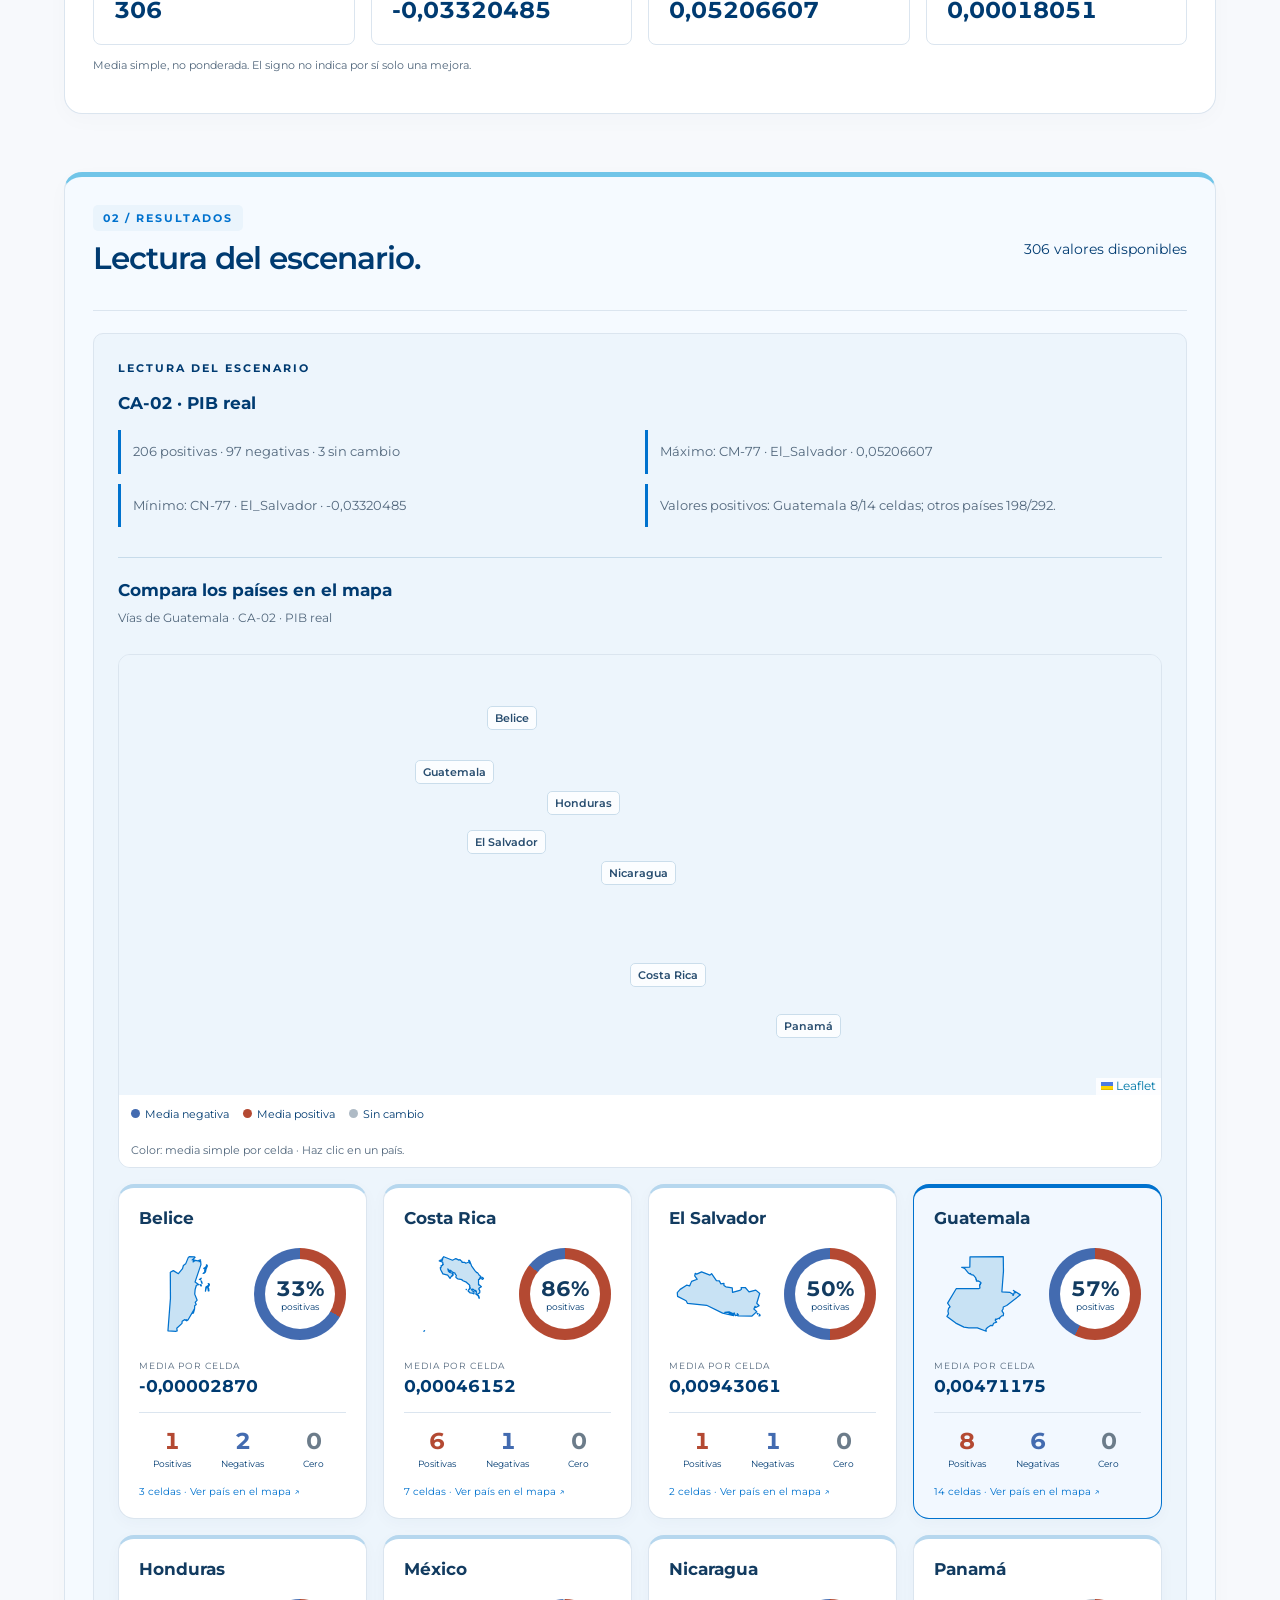
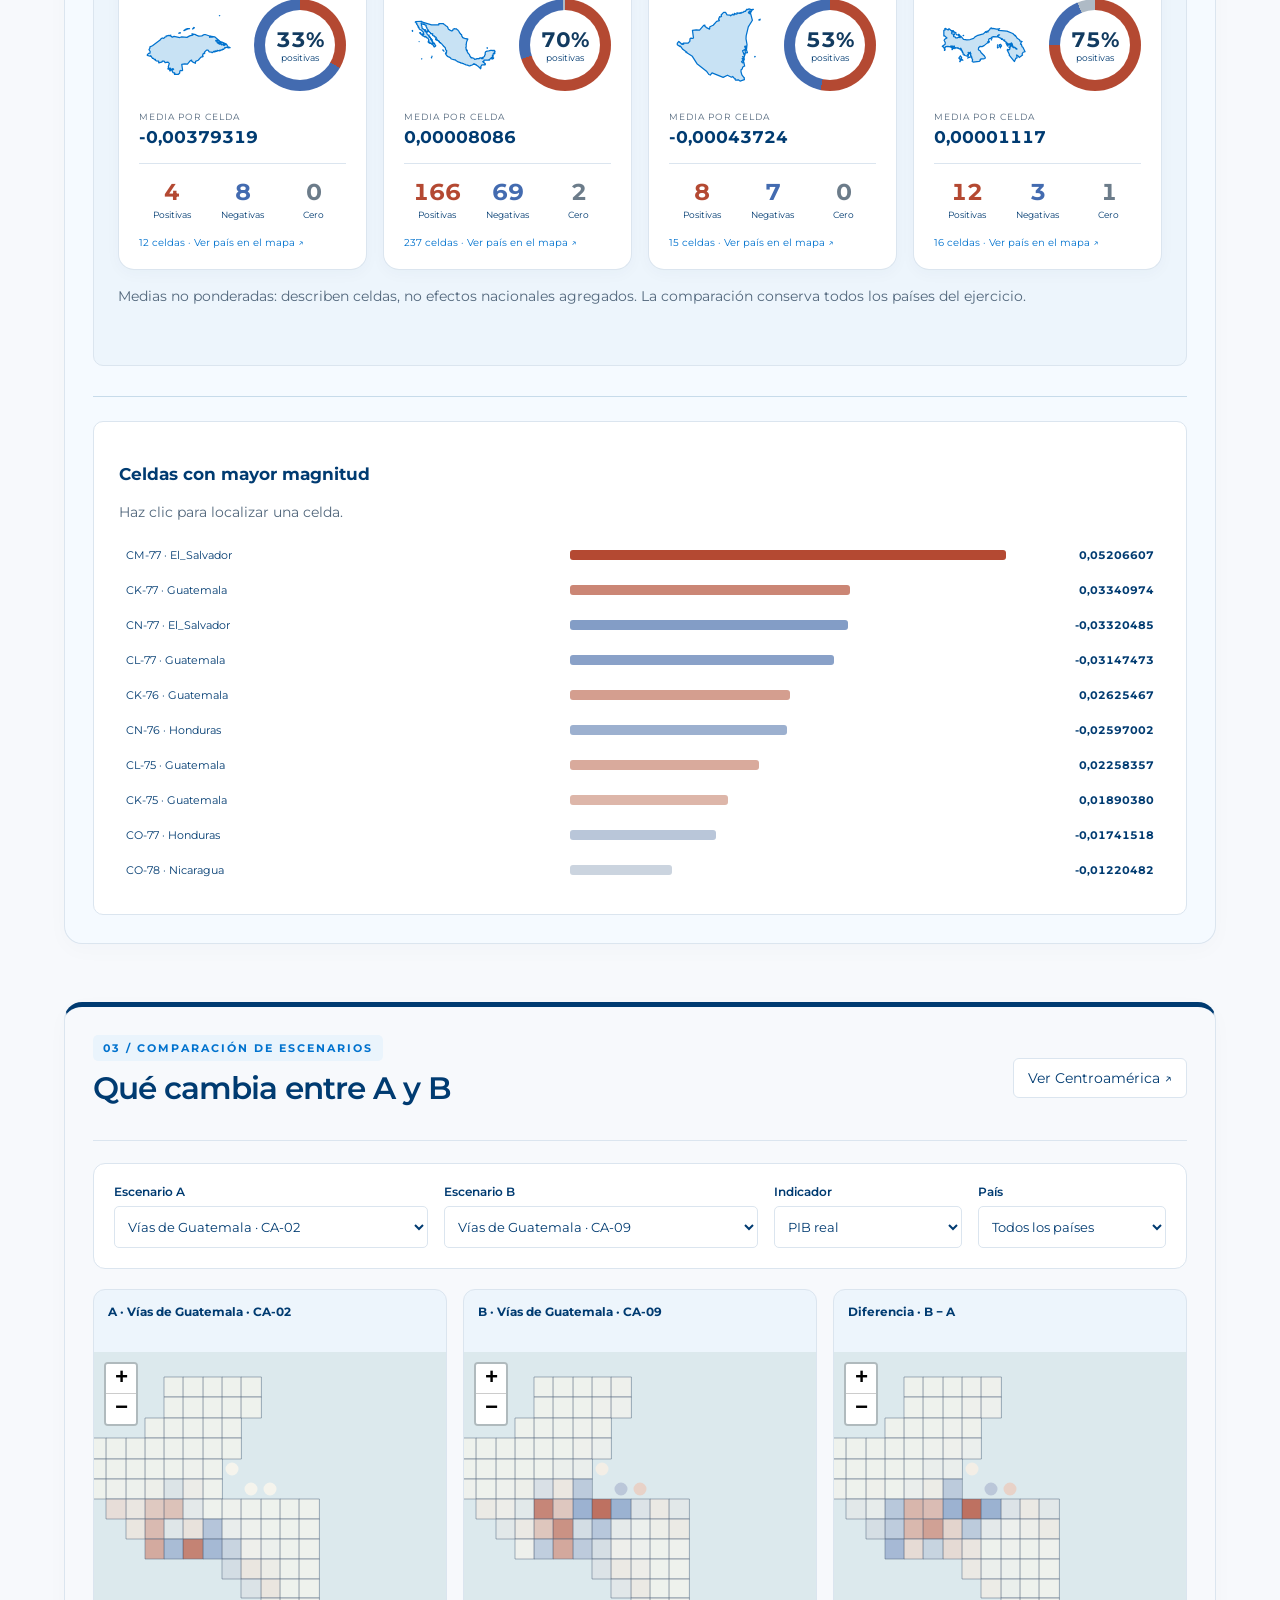
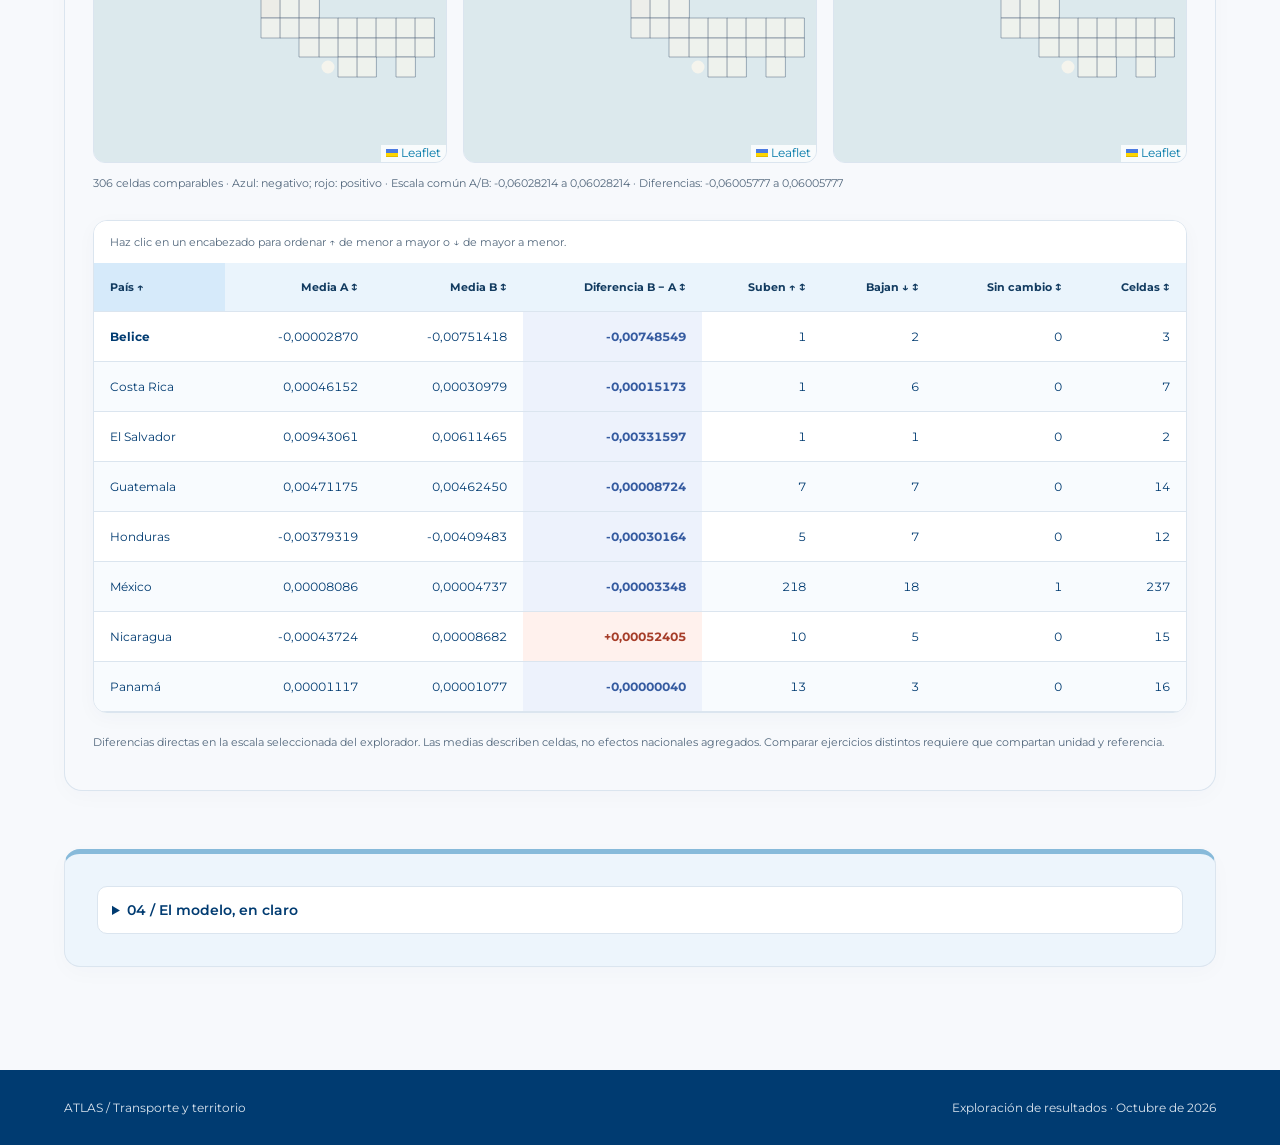
==== commit 8a38d08a: "Add files via upload" ====
--- a/index.html
+++ b/index.html
@@ -1,12 +1,12 @@
-<!doctype html><html lang="es"><head><meta charset="utf-8"><meta name="viewport" content="width=device-width,initial-scale=1"><title>Guatemala · Transporte y territorio</title><link rel="stylesheet" href="leaflet.css"><link rel="stylesheet" href="style.css?v=20261009-regional"></head><body>
+<!doctype html><html lang="es"><head><meta charset="utf-8"><meta name="viewport" content="width=device-width,initial-scale=1"><title>Guatemala · Transporte y territorio</title><link rel="stylesheet" href="leaflet.css"><link rel="stylesheet" href="style.css?v=20261009-bloques"></head><body>
 <header><a class="brand" href="#">◈ ATLAS <small>TRANSPORTE & TERRITORIO</small></a><nav><a href="#explorar">Explorar</a><a href="#resultados">Resultados</a><a href="#comparar">Comparar</a><a href="#modelo">El modelo</a></nav><span class="badge">DATOS 2026</span></header>
 <section class="hero"><div><div class="eyebrow">GUATEMALA · RESULTADOS REGIONALES</div><h1>Infraestructura, fronteras<br><em>y territorio.</em></h1><p>Compara 10 escenarios y sus efectos en Guatemala y los países vecinos.</p><a class="button" href="#explorar">Explorar el mapa ↗</a></div><div class="hero-aside"><span>10</span><p>escenarios · 7 indicadores</p><b>Vías · Fronteras<br>Fronteras + vías</b></div></section>
 <main><section id="explorar"><div class="section-head"><div><span class="eyebrow">01 / EXPLORADOR</span><h2>Explora los resultados.</h2></div><button id="reset">Volver a Guatemala ↗</button></div><div class="workspace"><aside><label>Ejercicio<select id="dataset"></select></label><label>Escenario<select id="scenario"></select></label><label>Indicador<select id="metric"></select></label><details class="indicator-guide"><summary>Qué mide este indicador</summary><b id="indicatorname"></b><p id="indicatorhelp"></p></details><label>País<select id="country"></select></label><label>Buscar celda<input id="search" placeholder="Ej. DJ-118"></label><label>Presentación de valores<select id="unit"><option value="1">Valor original del Excel</option><option value="100">×100: % si el original es proporción</option></select></label><label>Decimales<select id="decimals"><option value="6">6 decimales</option><option value="8" selected>8 decimales</option><option value="10">10 decimales</option></select></label><label class="check"><input type="checkbox" id="grid">Mostrar malla completa</label><button class="button" id="export">Descargar selección CSV ↓</button></aside><div class="map-shell"><div class="map-top"><b id="maptitle">Cargando datos…</b><span id="coverage"></span></div><div id="map"></div><div class="map-tools"><label>Mapa de fondo<select id="basemap"><option value="streets" selected>OpenStreetMap · ciudades y vías</option><option value="local">Mapa regional integrado</option><option value="satellite">Imagen satelital</option></select></label><label>Intensidad de las celdas<input id="opacity" type="range" min="15" max="85" value="35"></label><button id="fullscreen">Ampliar mapa ⛶</button></div><div class="legend"><span>Valor negativo</span><i></i><span>Valor positivo</span><b id="range"></b></div></div></div><details class="map-notes"><summary>Vías, puertos y lectura del mapa</summary><p class="fine"><span style="color:#883ccb">━━ CA-09</span> · <span style="color:#e78512">━━ CA-02</span> · ⚓ Puertos. CA-09 y CA-02 extraídas de la red OpenStreetMap de Guatemala por referencia, nombre y relaciones. Ubicaciones portuarias aproximadas; estas capas no delimitan la intervención. Aleja el mapa para explorar los resultados regionales.</p><p class="fine" id="geonote"></p></details><div class="stats"><article><span>Celdas en selección</span><strong id="n">—</strong></article><article><span>Mínimo</span><strong id="min">—</strong></article><article><span>Máximo</span><strong id="max">—</strong></article><article><span>Media simple de celdas</span><strong id="avg">—</strong></article></div><p class="fine">Media simple, no ponderada. El signo no indica por sí solo una mejora.</p></section>
 <section id="resultados"><div class="section-head"><div><span class="eyebrow">02 / RESULTADOS</span><h2>Lectura del escenario.</h2></div><span id="count"></span></div><div class="card analysis-card"><span class="eyebrow">LECTURA DEL ESCENARIO</span><h3 id="analysistitle"></h3><div id="analysis"></div><section class="comparison-section" aria-label="Comparación regional"><div class="comparison-head"><div><h3>Compara los países en el mapa</h3><p id="countrycaption"></p></div></div><div class="comparison-layout"><div class="comparison-map-shell"><div id="countrymap" aria-label="Mapa de medias por celda por país"></div><div class="comparison-legend"><span><i style="background:#436bb0"></i>Media negativa</span><span><i style="background:#b44932"></i>Media positiva</span><span><i style="background:#aebac5"></i>Sin cambio</span></div><div class="countrymap-subtitle">Color: media simple por celda · Haz clic en un país.</div></div></div><div id="countrycards" class="country-cards"></div><p class="fine">Medias no ponderadas: describen celdas, no efectos nacionales agregados. La comparación conserva todos los países del ejercicio.</p></section></div><div class="results"><div class="card"><h3>Celdas con mayor magnitud</h3><p>Haz clic para localizar una celda.</p><div id="bars"></div></div></div></section>
-<section id="comparar"><div class="section-head"><div><span class="eyebrow">COMPARACIÓN DE ESCENARIOS</span><h2>Qué cambia entre A y B</h2></div><button id="comparehome">Ver Centroamérica ↗</button></div><div class="compare-controls"><label>Escenario A<select id="compareA"></select></label><label>Escenario B<select id="compareB"></select></label><label>Indicador<select id="compareMetric"></select></label><label>País<select id="compareCountry"></select></label></div><div class="compare-maps"><article class="comparison-map-shell"><h3 id="compareTitleA"></h3><div id="compareMapA" class="compare-map"></div></article><article class="comparison-map-shell"><h3 id="compareTitleB"></h3><div id="compareMapB" class="compare-map"></div></article><article class="comparison-map-shell"><h3>Diferencia · B − A</h3><div id="compareMapD" class="compare-map"></div></article></div><p class="fine" id="compareScale"></p><div id="compareCards" class="compare-cards"></div><p class="fine">Diferencias directas en la escala seleccionada del explorador. Las medias describen celdas, no efectos nacionales agregados. Comparar ejercicios distintos requiere que compartan unidad y referencia.</p></section><section id="modelo" class="model-section"><details><summary>El modelo, en claro</summary><div class="model-visual-title"><span class="eyebrow">ASÍ FUNCIONA EL EJERCICIO</span><h2>Mejor conexión → respuestas económicas → efectos regionales</h2></div>
+<section id="comparar"><div class="section-head"><div><span class="eyebrow">03 / COMPARACIÓN DE ESCENARIOS</span><h2>Qué cambia entre A y B</h2></div><button id="comparehome">Ver Centroamérica ↗</button></div><div class="compare-controls"><label>Escenario A<select id="compareA"></select></label><label>Escenario B<select id="compareB"></select></label><label>Indicador<select id="compareMetric"></select></label><label>País<select id="compareCountry"></select></label></div><div class="compare-maps"><article class="comparison-map-shell"><h3 id="compareTitleA"></h3><div id="compareMapA" class="compare-map"></div></article><article class="comparison-map-shell"><h3 id="compareTitleB"></h3><div id="compareMapB" class="compare-map"></div></article><article class="comparison-map-shell"><h3>Diferencia · B − A</h3><div id="compareMapD" class="compare-map"></div></article></div><p class="fine" id="compareScale"></p><div id="compareCards" class="compare-cards"></div><p class="fine">Diferencias directas en la escala seleccionada del explorador. Las medias describen celdas, no efectos nacionales agregados. Comparar ejercicios distintos requiere que compartan unidad y referencia.</p></section><section id="modelo" class="model-section"><details><summary>04 / El modelo, en claro</summary><div class="model-visual-title"><span class="eyebrow">ASÍ FUNCIONA EL EJERCICIO</span><h2>Mejor conexión → respuestas económicas → efectos regionales</h2></div>
 <div class="model-facts"><article><strong>306</strong><span>celdas regionales</span></article><article><strong>1° × 1°</strong><span>malla de referencia</span></article><article><strong>10</strong><span>escenarios</span></article><article><strong>7</strong><span>indicadores</span></article></div>
 <div class="model-visual-flow"><article><div class="model-symbol">⇄</div><small>01 / INTERVENCIÓN</small><h3>Vías y fronteras</h3><p>CA-02 · CA-09 · Fricciones fronterizas</p></article><article><div class="model-symbol">◎</div><small>02 / CONECTIVIDAD</small><h3>Acceso a mercados</h3><p>Cambian los costos de conectar territorios.</p></article><article><div class="model-symbol">⚙</div><small>03 / RESPUESTA</small><h3>Hogares y empresas</h3><p>Se ajustan comercio, producción y localización.</p></article><article><div class="model-symbol">▦</div><small>04 / RESULTADOS</small><h3>Efectos por celda</h3><p>Distintos signos y magnitudes en la región.</p></article></div>
 <div class="model-region-callout"><span>Guatemala</span><b>⇄</b><span>Países vecinos</span><p>Los efectos pueden transmitirse mediante mercados conectados.</p></div>
 <h3 class="model-subheading">Tres ejercicios, diez escenarios</h3><div class="model-scenarios infographic-scenarios"><article><span class="scenario-number">3</span><h3>Vías</h3><div class="scenario-chips"><span>CA-02</span><span>CA-09</span><span>Ambas</span></div></article><article><span class="scenario-number">4</span><h3>Fronteras</h3><div class="scenario-chips"><span>Base</span><span>CA-02</span><span>CA-09</span><span>Ambas</span></div></article><article><span class="scenario-number">3</span><h3>Fronteras + vías</h3><div class="scenario-chips"><span>CA-02</span><span>CA-09</span><span>Ambas</span></div></article></div>
 <h3 class="model-subheading">Siete lentes para leer el territorio</h3><div class="model-lenses"><article><span>◈</span><b>PIB real</b><small>Producción real</small></article><article><span>♙</span><b>Población · l</b><small>Distribución territorial</small></article><article><span>↗</span><b>Productividad · τ</b><small>Productividad de la celda</small></article><article><span>♡</span><b>Bienestar · u</b><small>Utilidad de residentes</small></article><article><span>$</span><b>Salarios · w</b><small>Resultado salarial</small></article><article><span>⇄</span><b>Comercio total</b><small>Comercio por celda</small></article><article><span>◎</span><b>Apertura comercial</b><small>Índice de apertura</small></article></div>
-</details></section></main><footer>ATLAS / Transporte y territorio <span>Exploración de resultados · Octubre de 2026</span></footer><script src="leaflet.js"></script><script src="app.js?v=20261009-regional"></script></body></html>
+</details></section></main><footer>ATLAS / Transporte y territorio <span>Exploración de resultados · Octubre de 2026</span></footer><script src="leaflet.js"></script><script src="app.js?v=20261009-bloques"></script></body></html>
--- a/style.css
+++ b/style.css
@@ -34,3 +34,6 @@
 .compare-table-wrap caption{text-align:left;padding:14px 16px;color:#52677c;font-size:11px;background:white}.compare-table-wrap .sort-column{border:0;background:transparent;padding:0;color:#123b60;font-size:11px;font-weight:700;white-space:nowrap}.sort-column:focus-visible{outline:2px solid #0072ce;outline-offset:5px}.compare-table-wrap th[aria-sort=ascending],.compare-table-wrap th[aria-sort=descending]{background:#d6eafa}
 
 .comparison-layout{grid-template-columns:1fr}.results{grid-template-columns:1fr}#countrymap{height:440px}.compare-map{height:410px}
+
+/* Distinct main sections with clear titles and breathing room. */
+main{padding-top:38px}main>section{margin:0 0 58px;padding:28px;background:white;border:1px solid #dbe5ef;border-radius:18px;box-shadow:0 6px 22px #123b6006}main>section>.section-head{padding-bottom:18px;margin-bottom:22px;border-bottom:1px solid #dbe5ef}main>section>.section-head .eyebrow{color:#0072ce;display:inline-block;padding:6px 10px;background:#eaf4fc;border-radius:5px}#explorar{border-top:5px solid #0072ce}#resultados{border-top:5px solid #71c5e8;background:#f5faff}#comparar{border-top:5px solid #003b71;background:#f7f9fc}#modelo{border-top:5px solid #87bada;background:#edf5fc}.analysis-card{padding:24px;margin-bottom:30px}.comparison-section{margin-top:30px;padding-top:22px;border-top:1px solid #c7dbea}.results{margin-top:30px;padding-top:24px;border-top:1px solid #c7dbea}.comparison-head{margin-bottom:18px}.compare-table-wrap{margin-top:28px}@media(max-width:700px){main{padding:25px 4%}main>section{padding:18px 14px;margin-bottom:36px;border-radius:12px}}
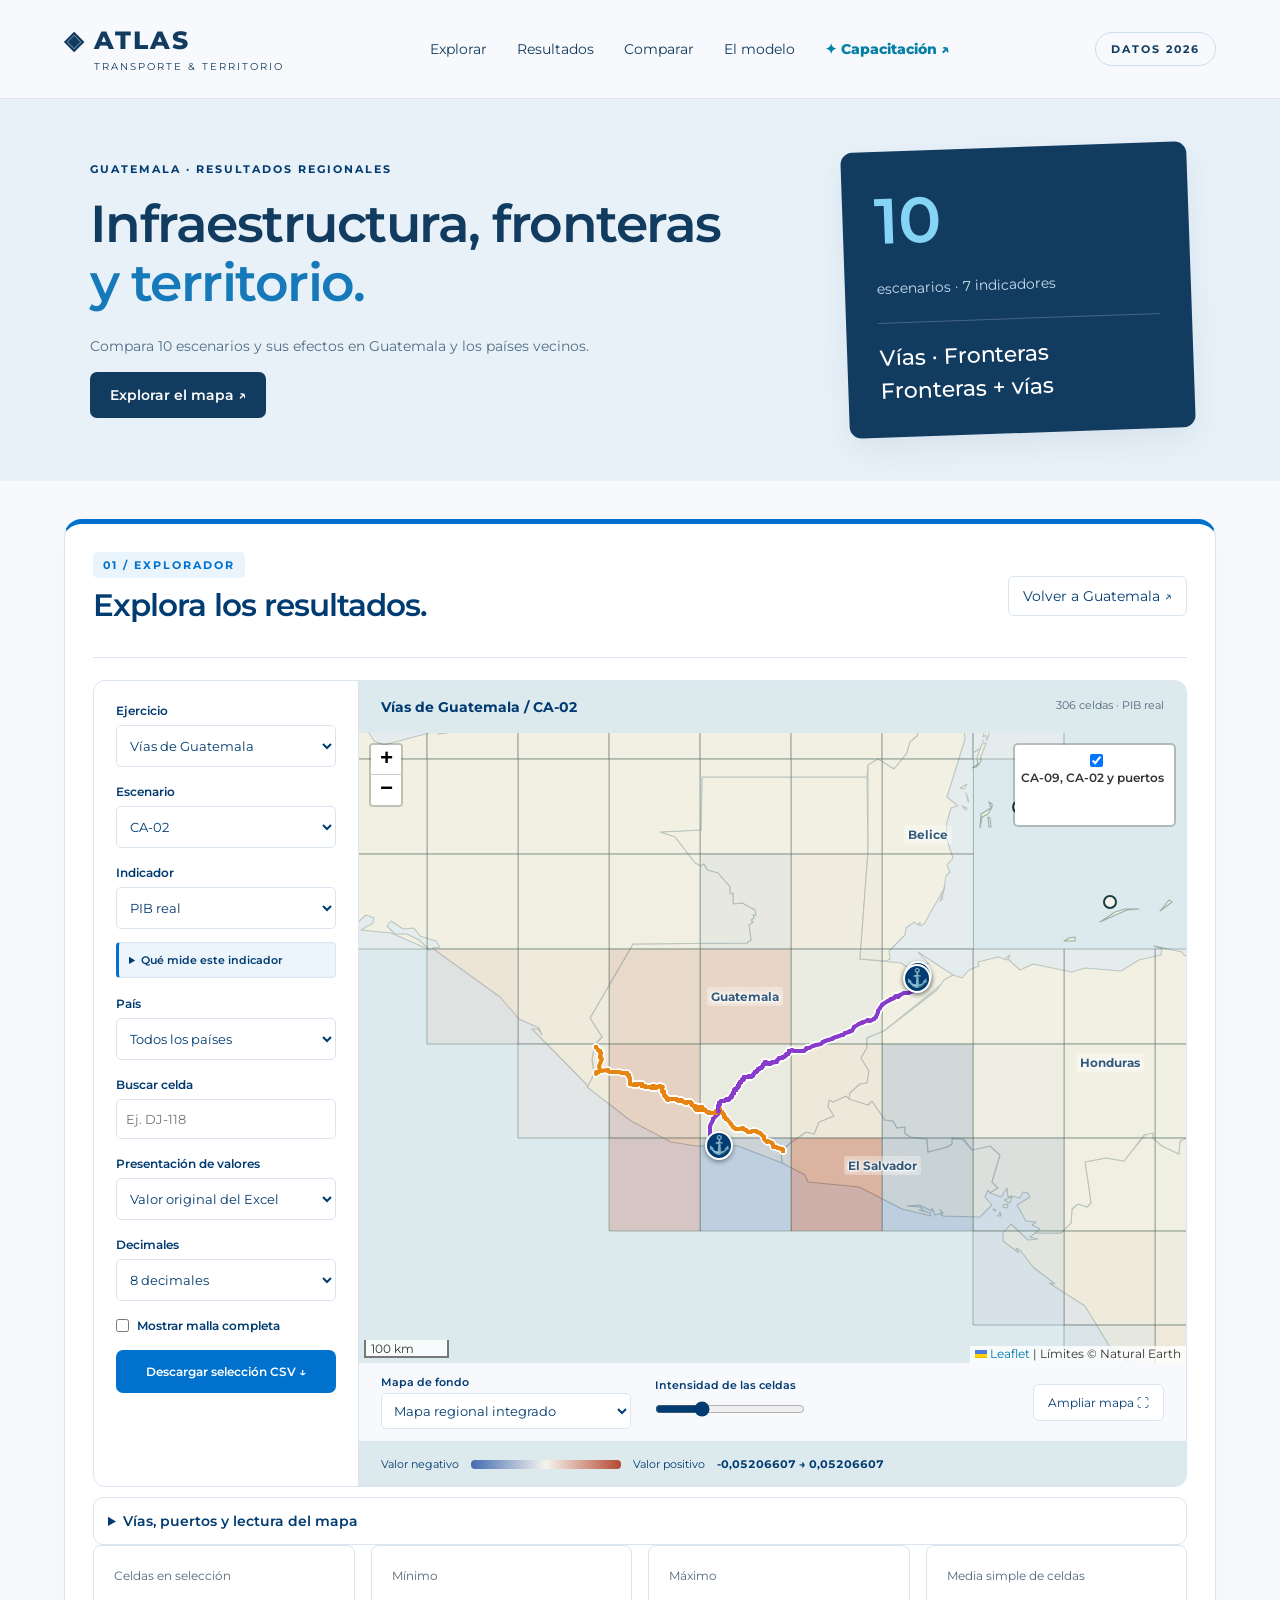
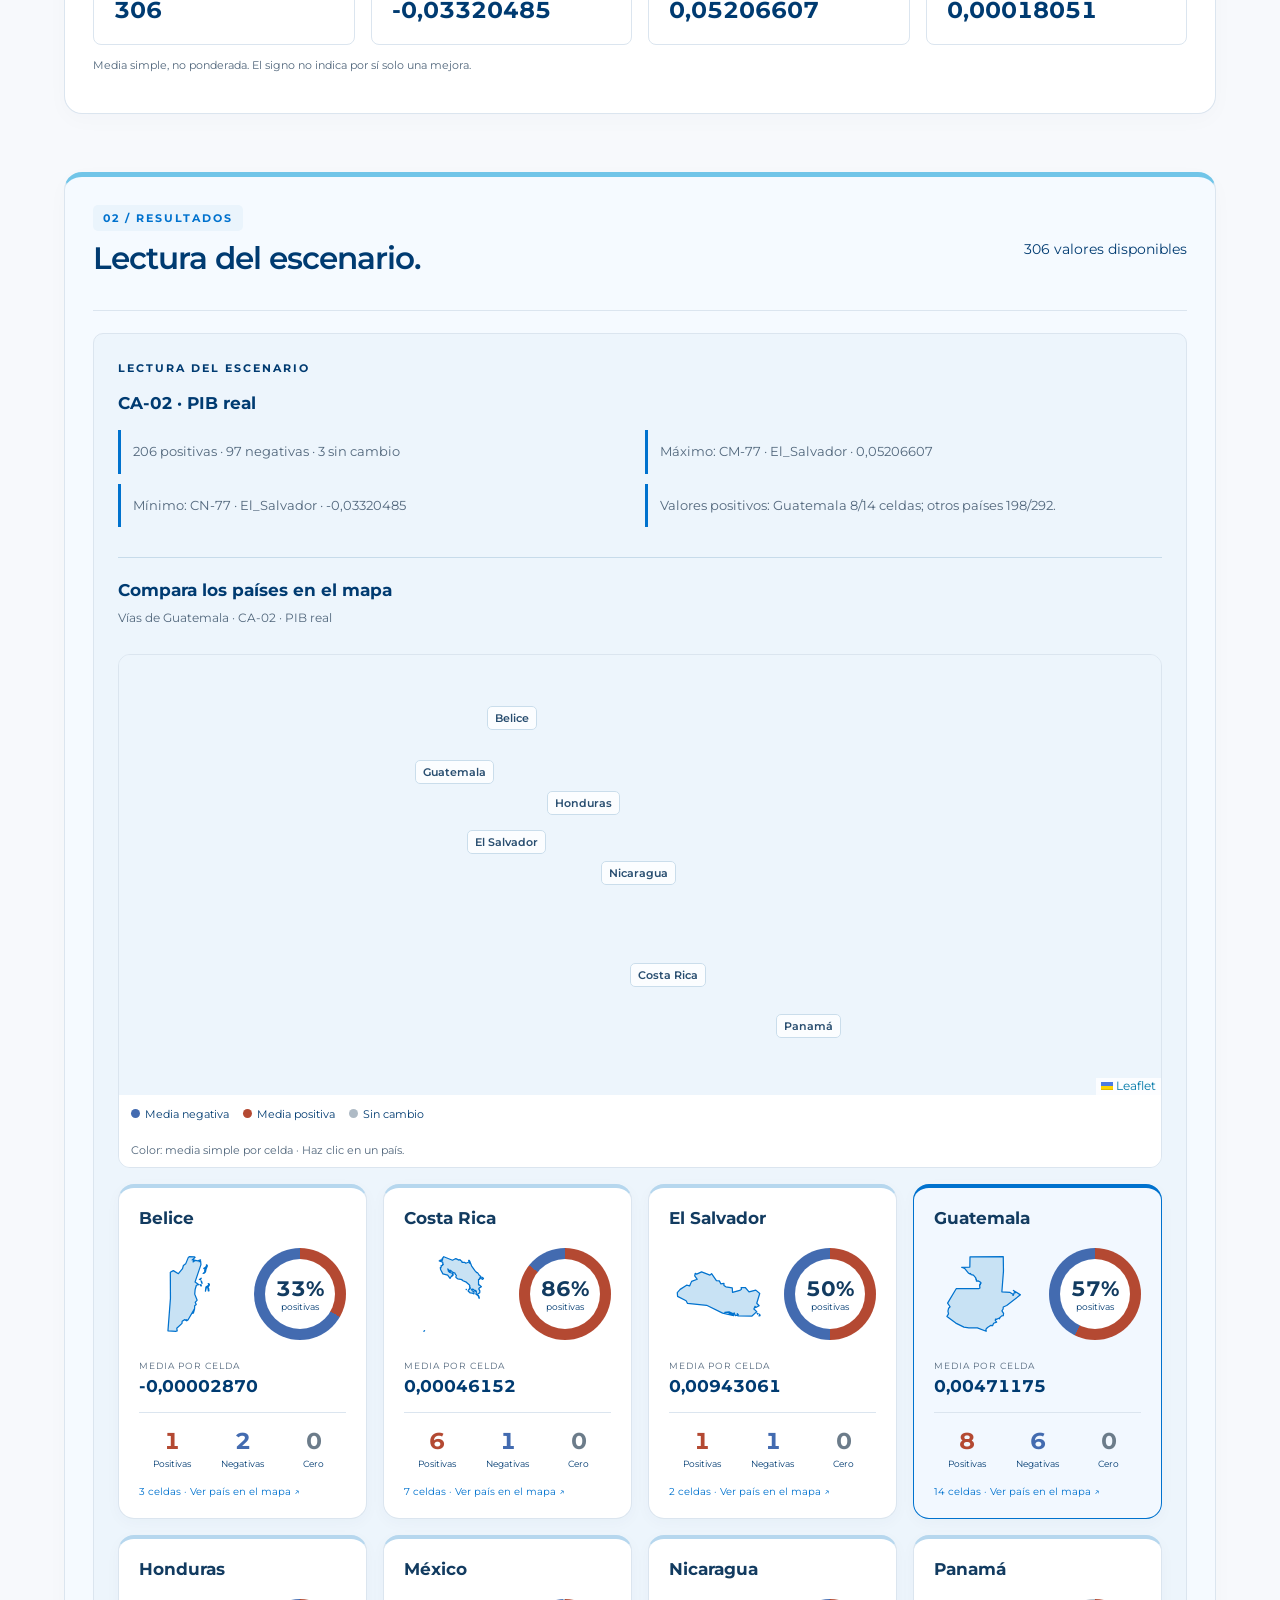
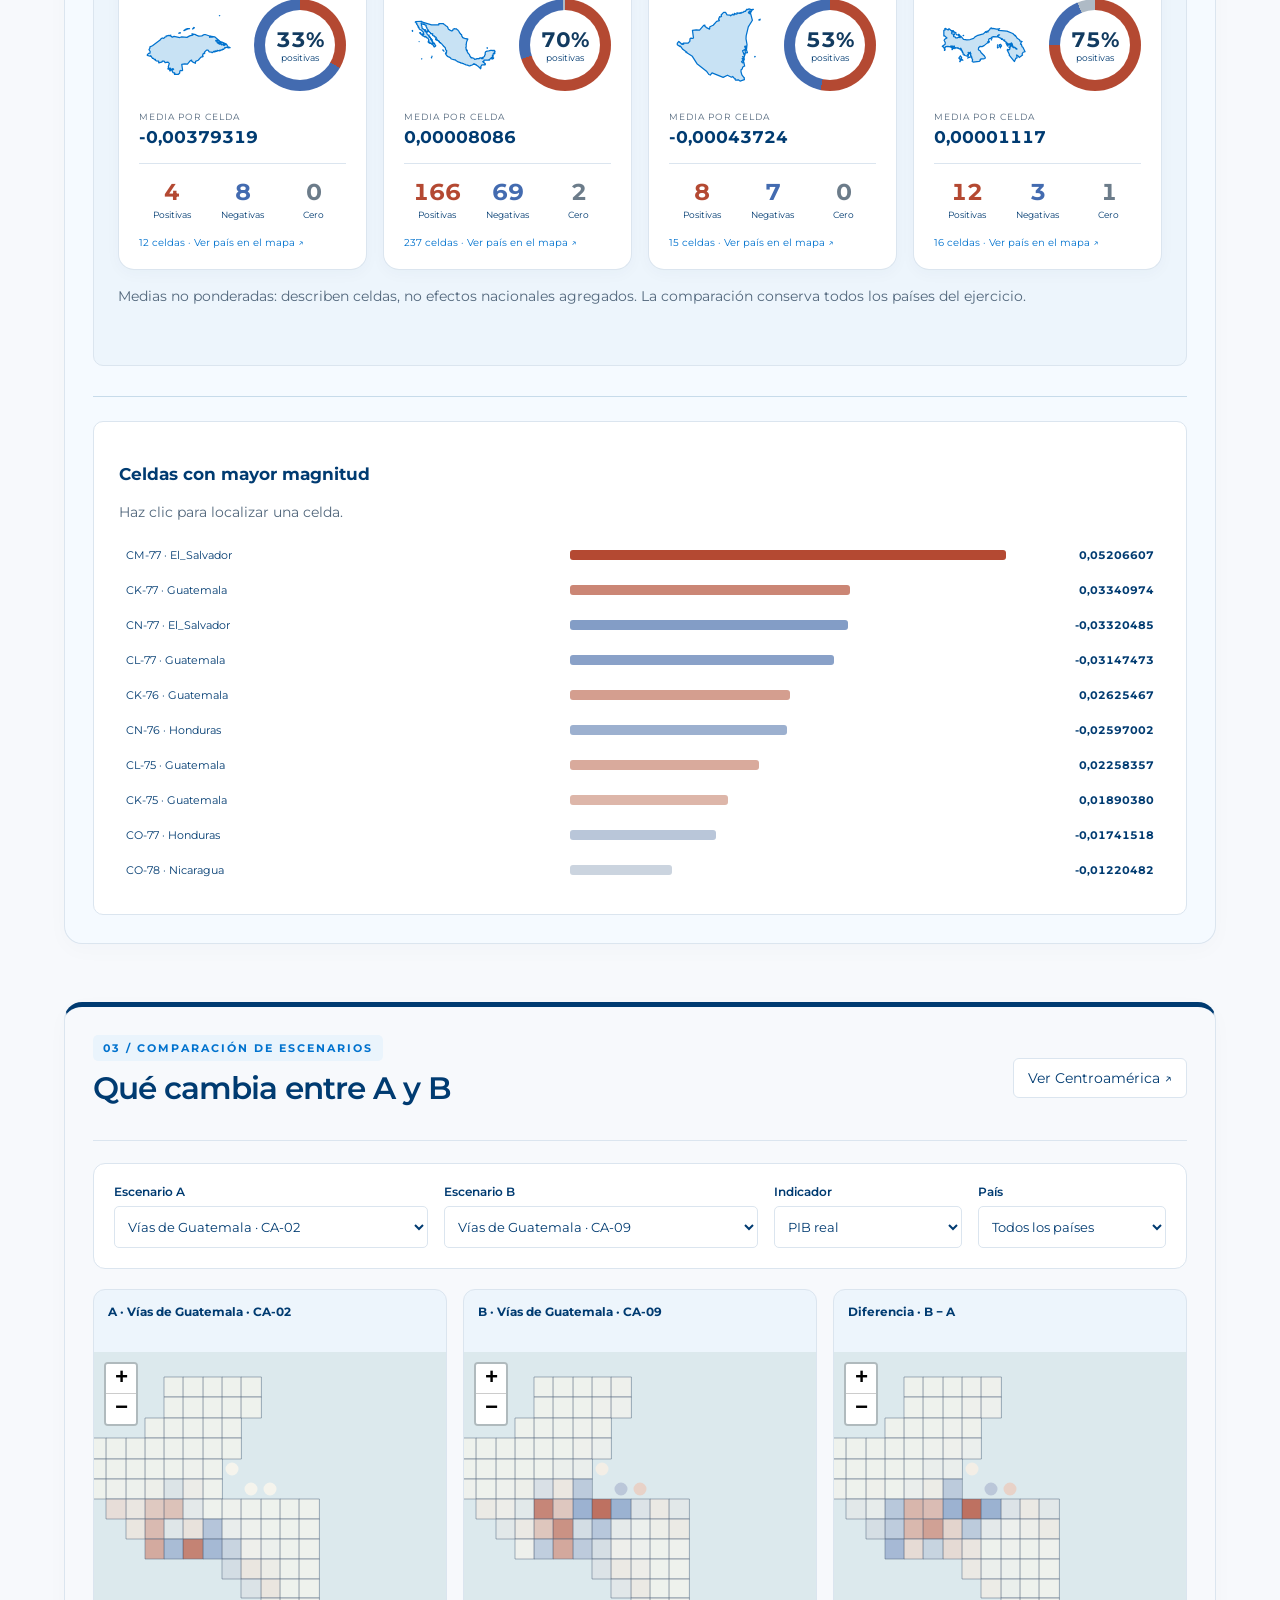
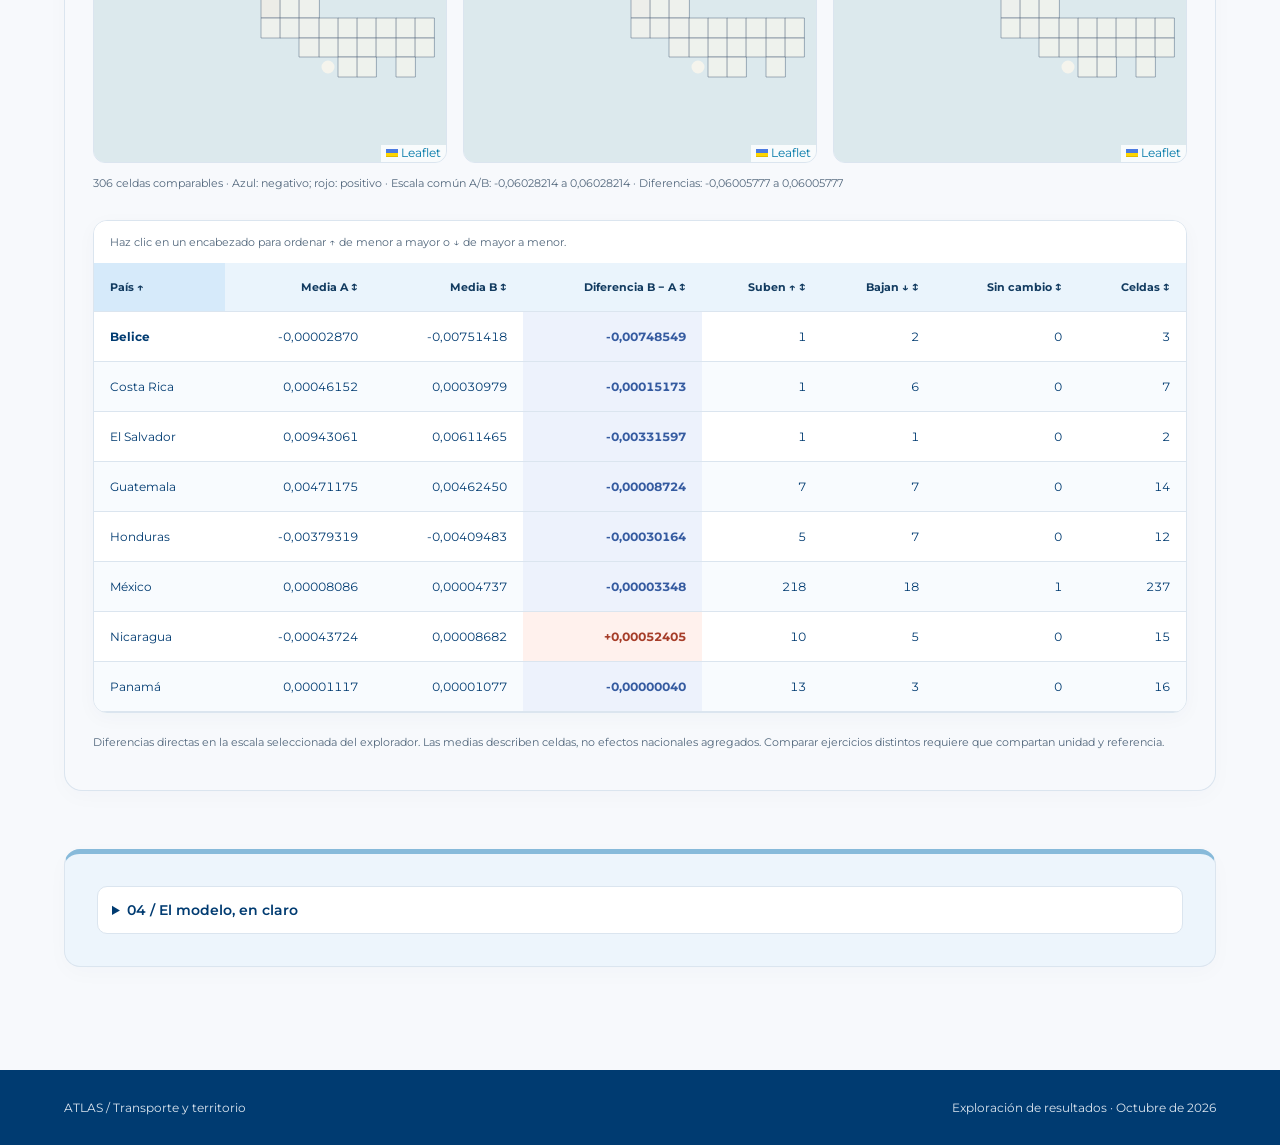
==== commit b8c38214: "Add files via upload" ====
--- a/index.html
+++ b/index.html
@@ -1,5 +1,5 @@
 <!doctype html><html lang="es"><head><meta charset="utf-8"><meta name="viewport" content="width=device-width,initial-scale=1"><title>Guatemala · Transporte y territorio</title><link rel="stylesheet" href="leaflet.css"><link rel="stylesheet" href="style.css?v=20261009-bloques"></head><body>
-<header><a class="brand" href="#">◈ ATLAS <small>TRANSPORTE & TERRITORIO</small></a><nav><a href="#explorar">Explorar</a><a href="#resultados">Resultados</a><a href="#comparar">Comparar</a><a href="#modelo">El modelo</a></nav><span class="badge">DATOS 2026</span></header>
+<header><a class="brand" href="#">◈ ATLAS <small>TRANSPORTE & TERRITORIO</small></a><nav><a href="#explorar">Explorar</a><a href="#resultados">Resultados</a><a href="#comparar">Comparar</a><a href="#modelo">El modelo</a><a href="capacitacion.html" style="color:#087fa7;font-weight:800">✦ Capacitación ↗</a></nav><span class="badge">DATOS 2026</span></header>
 <section class="hero"><div><div class="eyebrow">GUATEMALA · RESULTADOS REGIONALES</div><h1>Infraestructura, fronteras<br><em>y territorio.</em></h1><p>Compara 10 escenarios y sus efectos en Guatemala y los países vecinos.</p><a class="button" href="#explorar">Explorar el mapa ↗</a></div><div class="hero-aside"><span>10</span><p>escenarios · 7 indicadores</p><b>Vías · Fronteras<br>Fronteras + vías</b></div></section>
 <main><section id="explorar"><div class="section-head"><div><span class="eyebrow">01 / EXPLORADOR</span><h2>Explora los resultados.</h2></div><button id="reset">Volver a Guatemala ↗</button></div><div class="workspace"><aside><label>Ejercicio<select id="dataset"></select></label><label>Escenario<select id="scenario"></select></label><label>Indicador<select id="metric"></select></label><details class="indicator-guide"><summary>Qué mide este indicador</summary><b id="indicatorname"></b><p id="indicatorhelp"></p></details><label>País<select id="country"></select></label><label>Buscar celda<input id="search" placeholder="Ej. DJ-118"></label><label>Presentación de valores<select id="unit"><option value="1">Valor original del Excel</option><option value="100">×100: % si el original es proporción</option></select></label><label>Decimales<select id="decimals"><option value="6">6 decimales</option><option value="8" selected>8 decimales</option><option value="10">10 decimales</option></select></label><label class="check"><input type="checkbox" id="grid">Mostrar malla completa</label><button class="button" id="export">Descargar selección CSV ↓</button></aside><div class="map-shell"><div class="map-top"><b id="maptitle">Cargando datos…</b><span id="coverage"></span></div><div id="map"></div><div class="map-tools"><label>Mapa de fondo<select id="basemap"><option value="streets" selected>OpenStreetMap · ciudades y vías</option><option value="local">Mapa regional integrado</option><option value="satellite">Imagen satelital</option></select></label><label>Intensidad de las celdas<input id="opacity" type="range" min="15" max="85" value="35"></label><button id="fullscreen">Ampliar mapa ⛶</button></div><div class="legend"><span>Valor negativo</span><i></i><span>Valor positivo</span><b id="range"></b></div></div></div><details class="map-notes"><summary>Vías, puertos y lectura del mapa</summary><p class="fine"><span style="color:#883ccb">━━ CA-09</span> · <span style="color:#e78512">━━ CA-02</span> · ⚓ Puertos. CA-09 y CA-02 extraídas de la red OpenStreetMap de Guatemala por referencia, nombre y relaciones. Ubicaciones portuarias aproximadas; estas capas no delimitan la intervención. Aleja el mapa para explorar los resultados regionales.</p><p class="fine" id="geonote"></p></details><div class="stats"><article><span>Celdas en selección</span><strong id="n">—</strong></article><article><span>Mínimo</span><strong id="min">—</strong></article><article><span>Máximo</span><strong id="max">—</strong></article><article><span>Media simple de celdas</span><strong id="avg">—</strong></article></div><p class="fine">Media simple, no ponderada. El signo no indica por sí solo una mejora.</p></section>
 <section id="resultados"><div class="section-head"><div><span class="eyebrow">02 / RESULTADOS</span><h2>Lectura del escenario.</h2></div><span id="count"></span></div><div class="card analysis-card"><span class="eyebrow">LECTURA DEL ESCENARIO</span><h3 id="analysistitle"></h3><div id="analysis"></div><section class="comparison-section" aria-label="Comparación regional"><div class="comparison-head"><div><h3>Compara los países en el mapa</h3><p id="countrycaption"></p></div></div><div class="comparison-layout"><div class="comparison-map-shell"><div id="countrymap" aria-label="Mapa de medias por celda por país"></div><div class="comparison-legend"><span><i style="background:#436bb0"></i>Media negativa</span><span><i style="background:#b44932"></i>Media positiva</span><span><i style="background:#aebac5"></i>Sin cambio</span></div><div class="countrymap-subtitle">Color: media simple por celda · Haz clic en un país.</div></div></div><div id="countrycards" class="country-cards"></div><p class="fine">Medias no ponderadas: describen celdas, no efectos nacionales agregados. La comparación conserva todos los países del ejercicio.</p></section></div><div class="results"><div class="card"><h3>Celdas con mayor magnitud</h3><p>Haz clic para localizar una celda.</p><div id="bars"></div></div></div></section>
